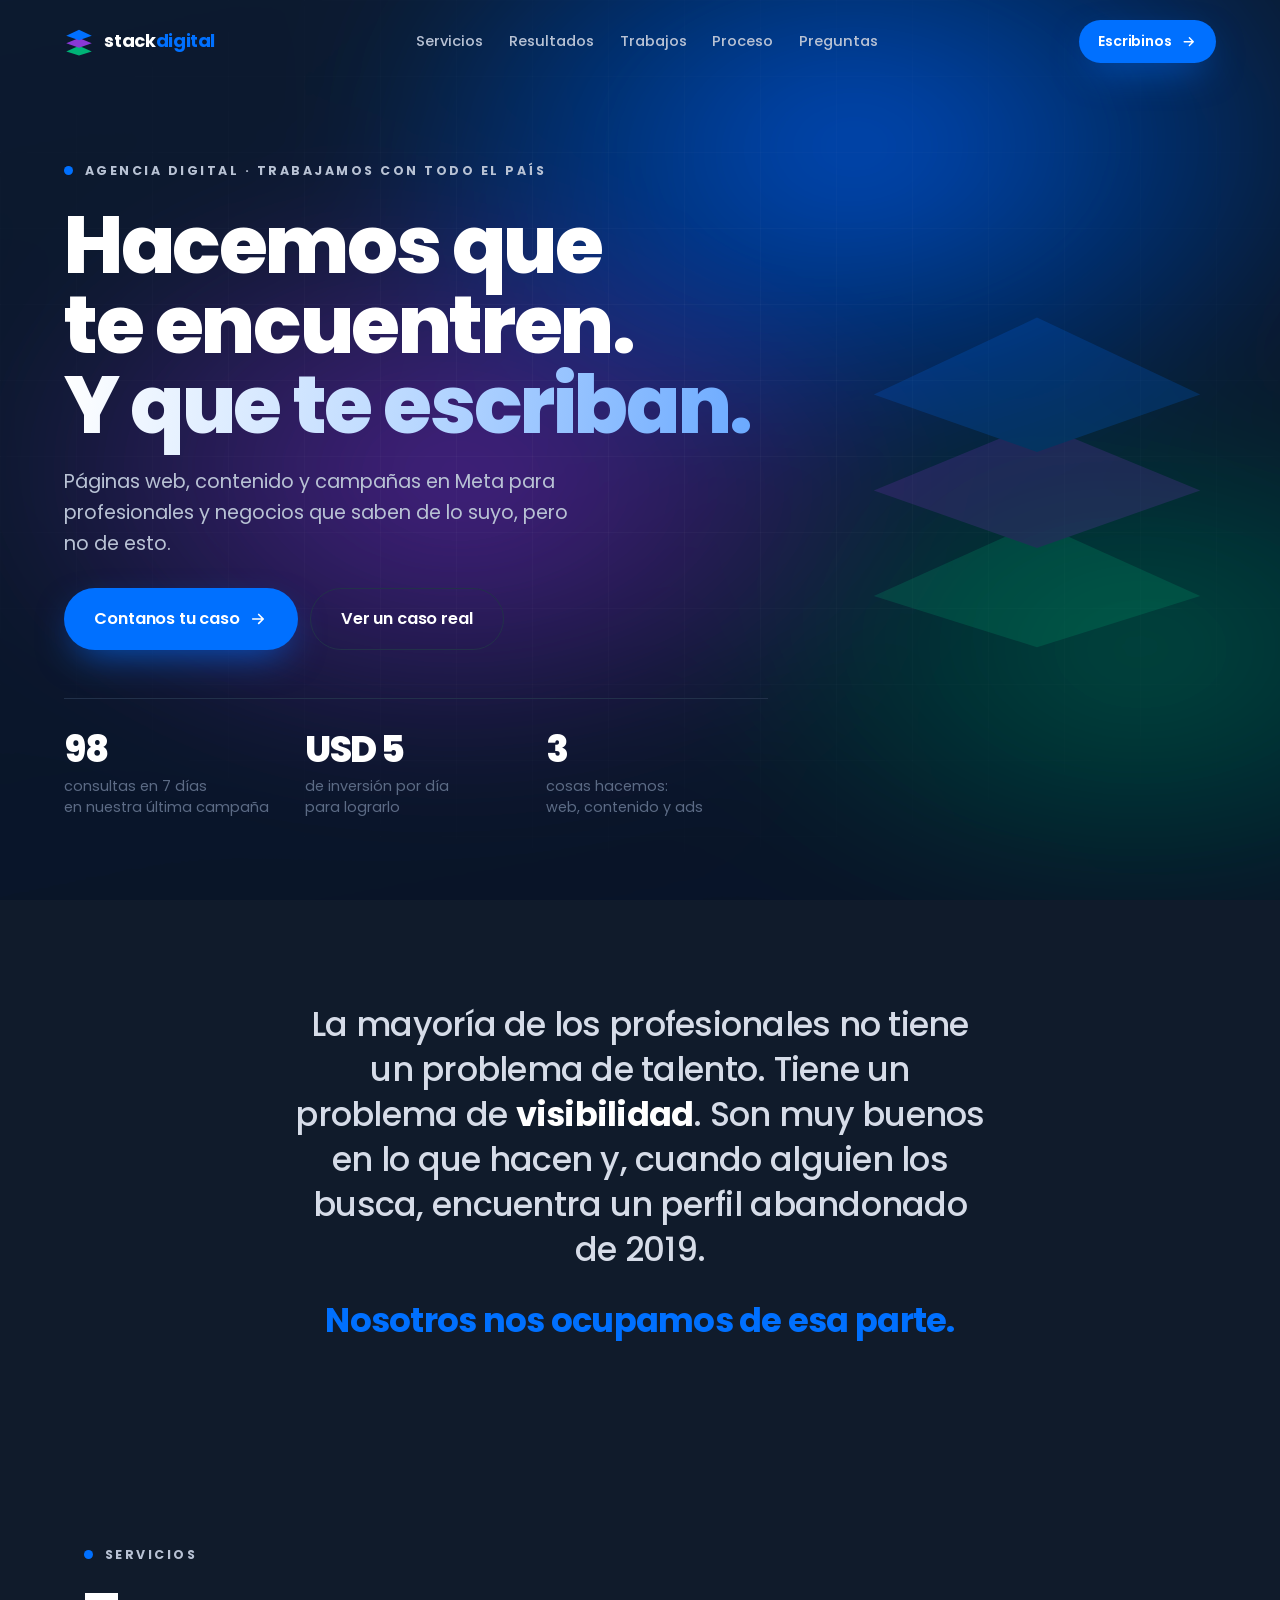
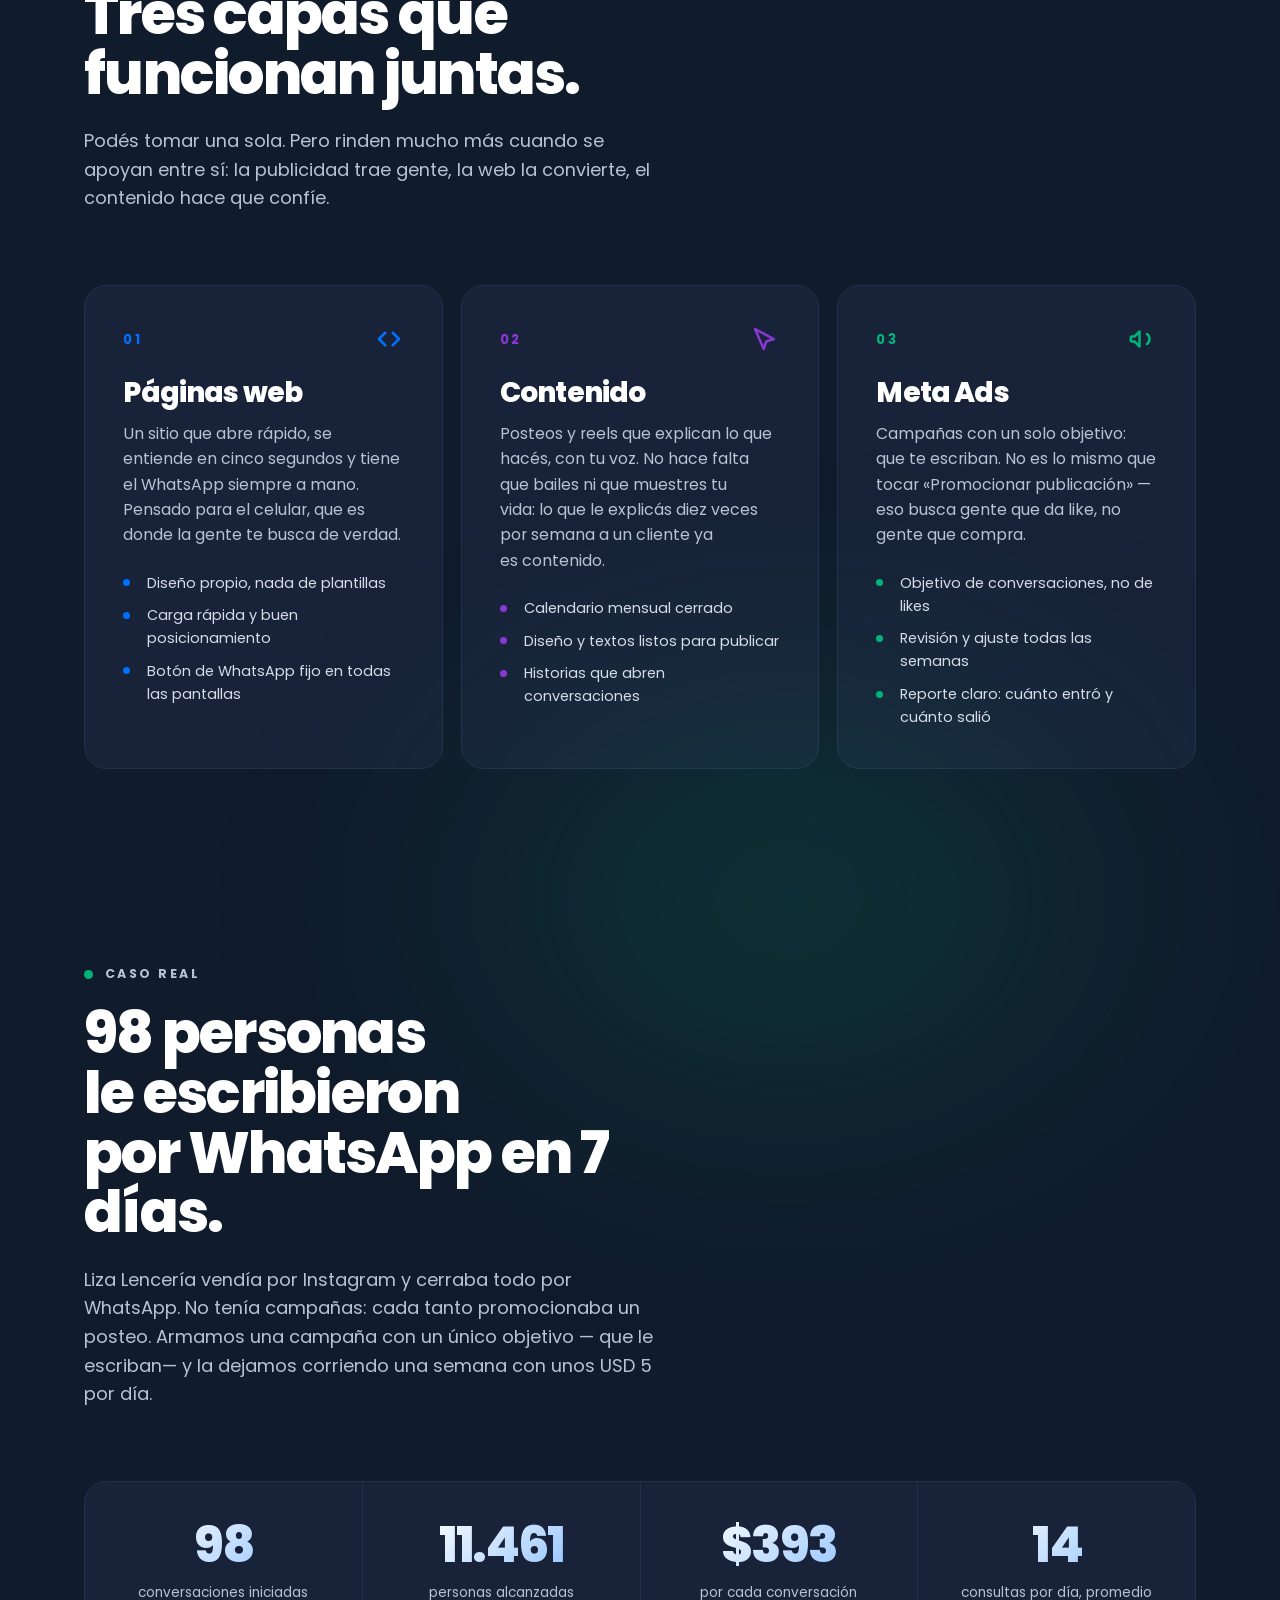
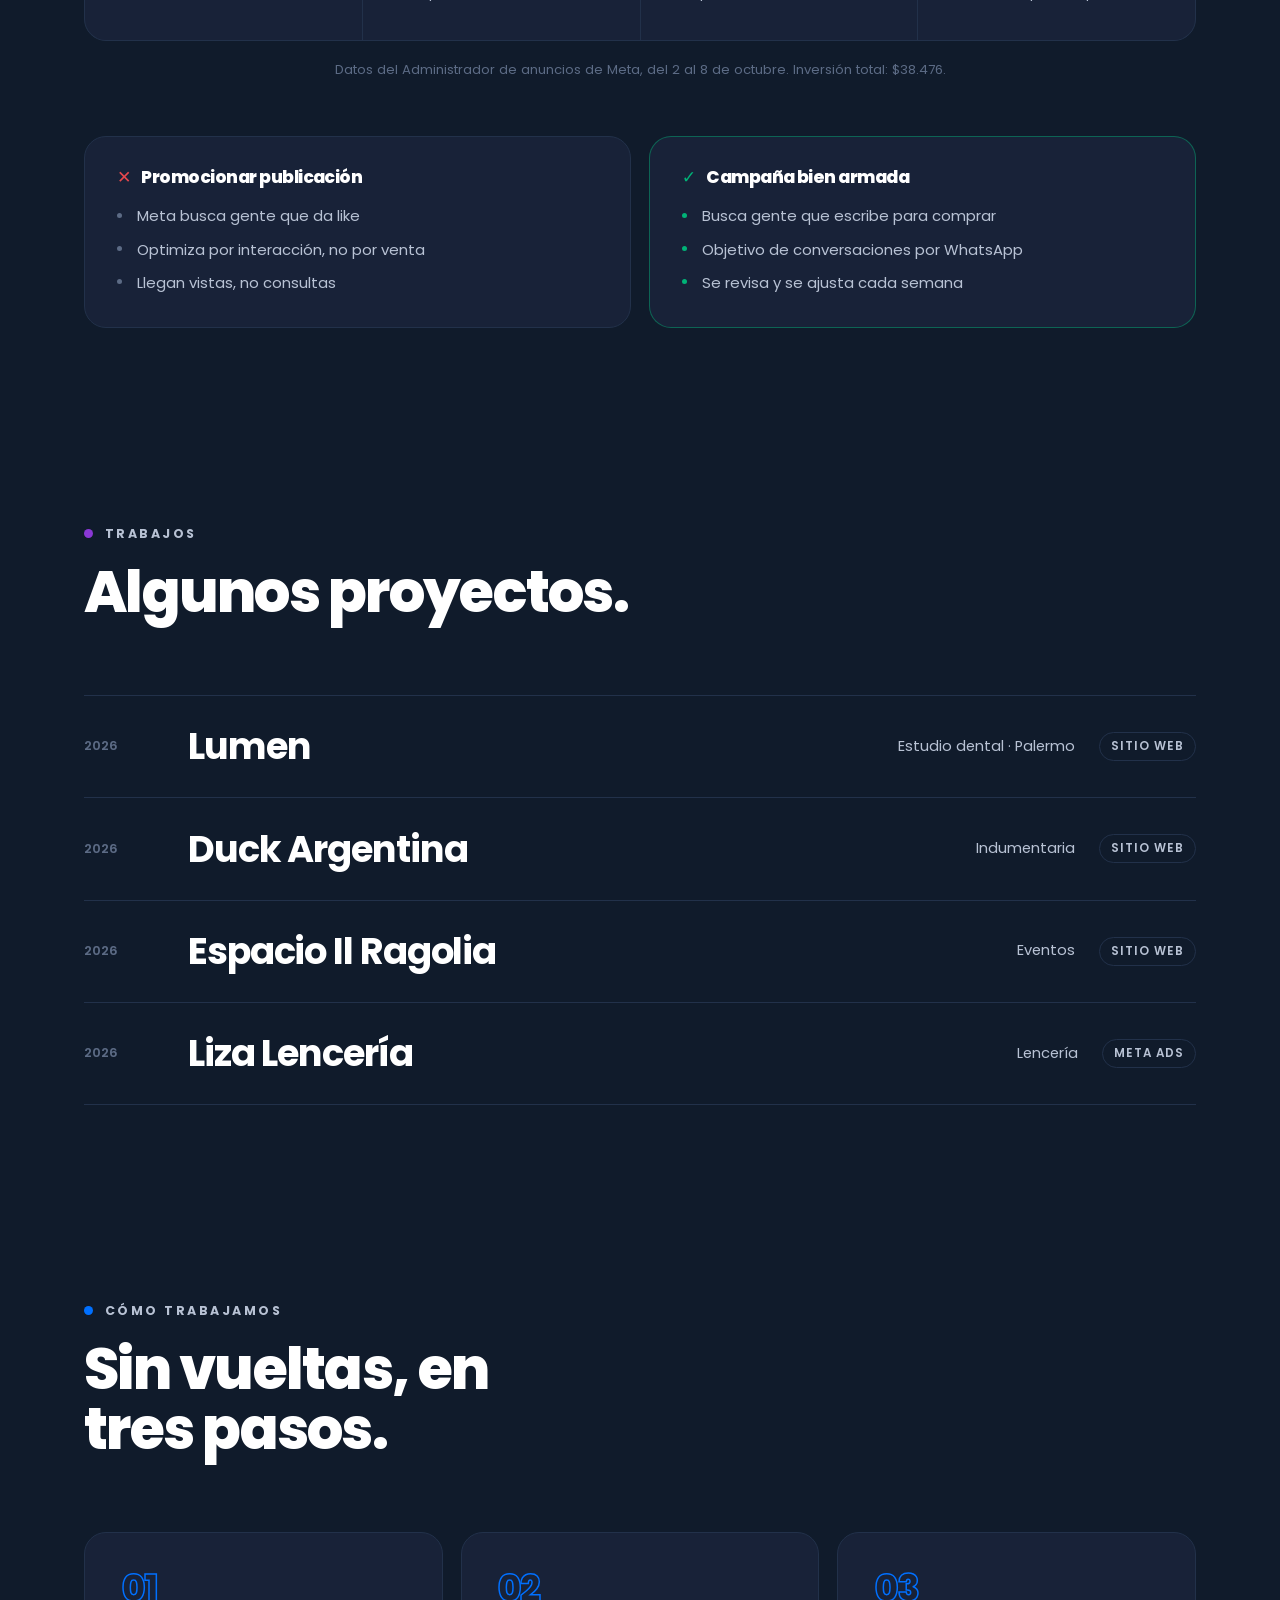
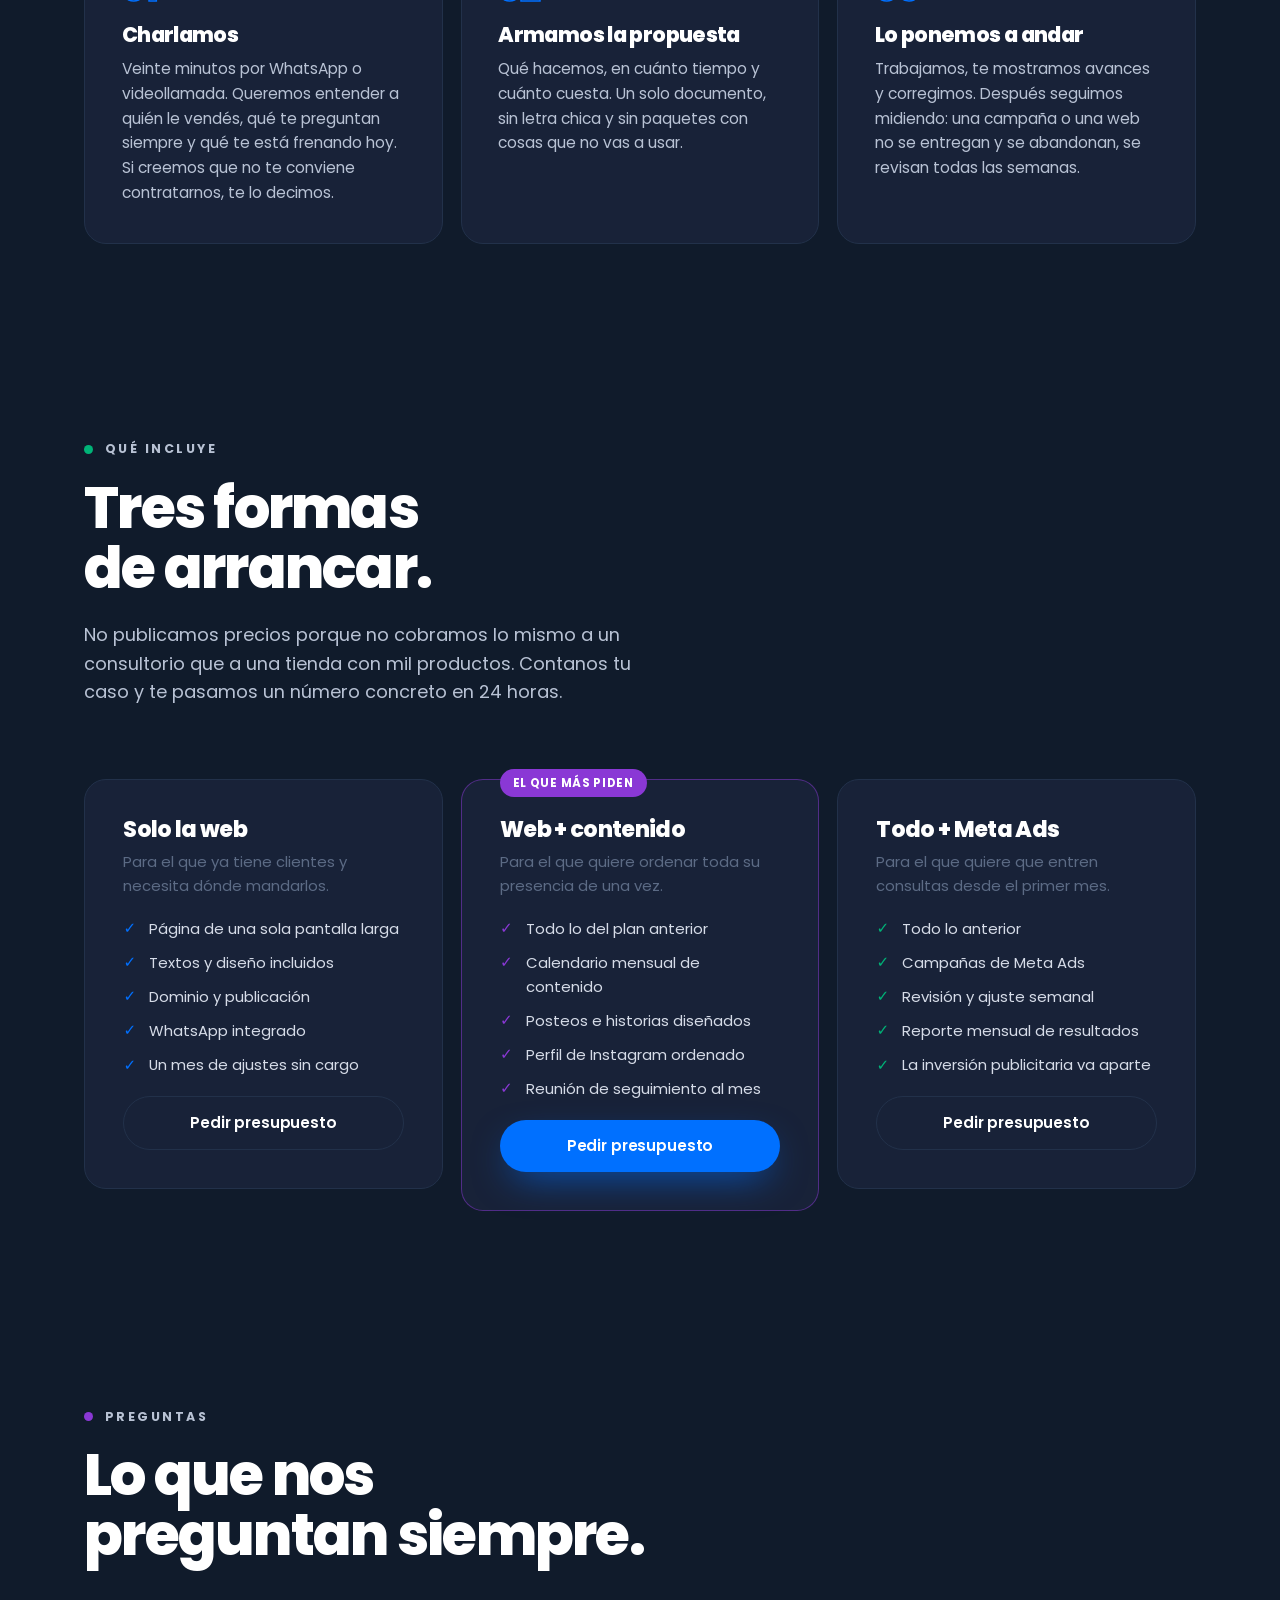
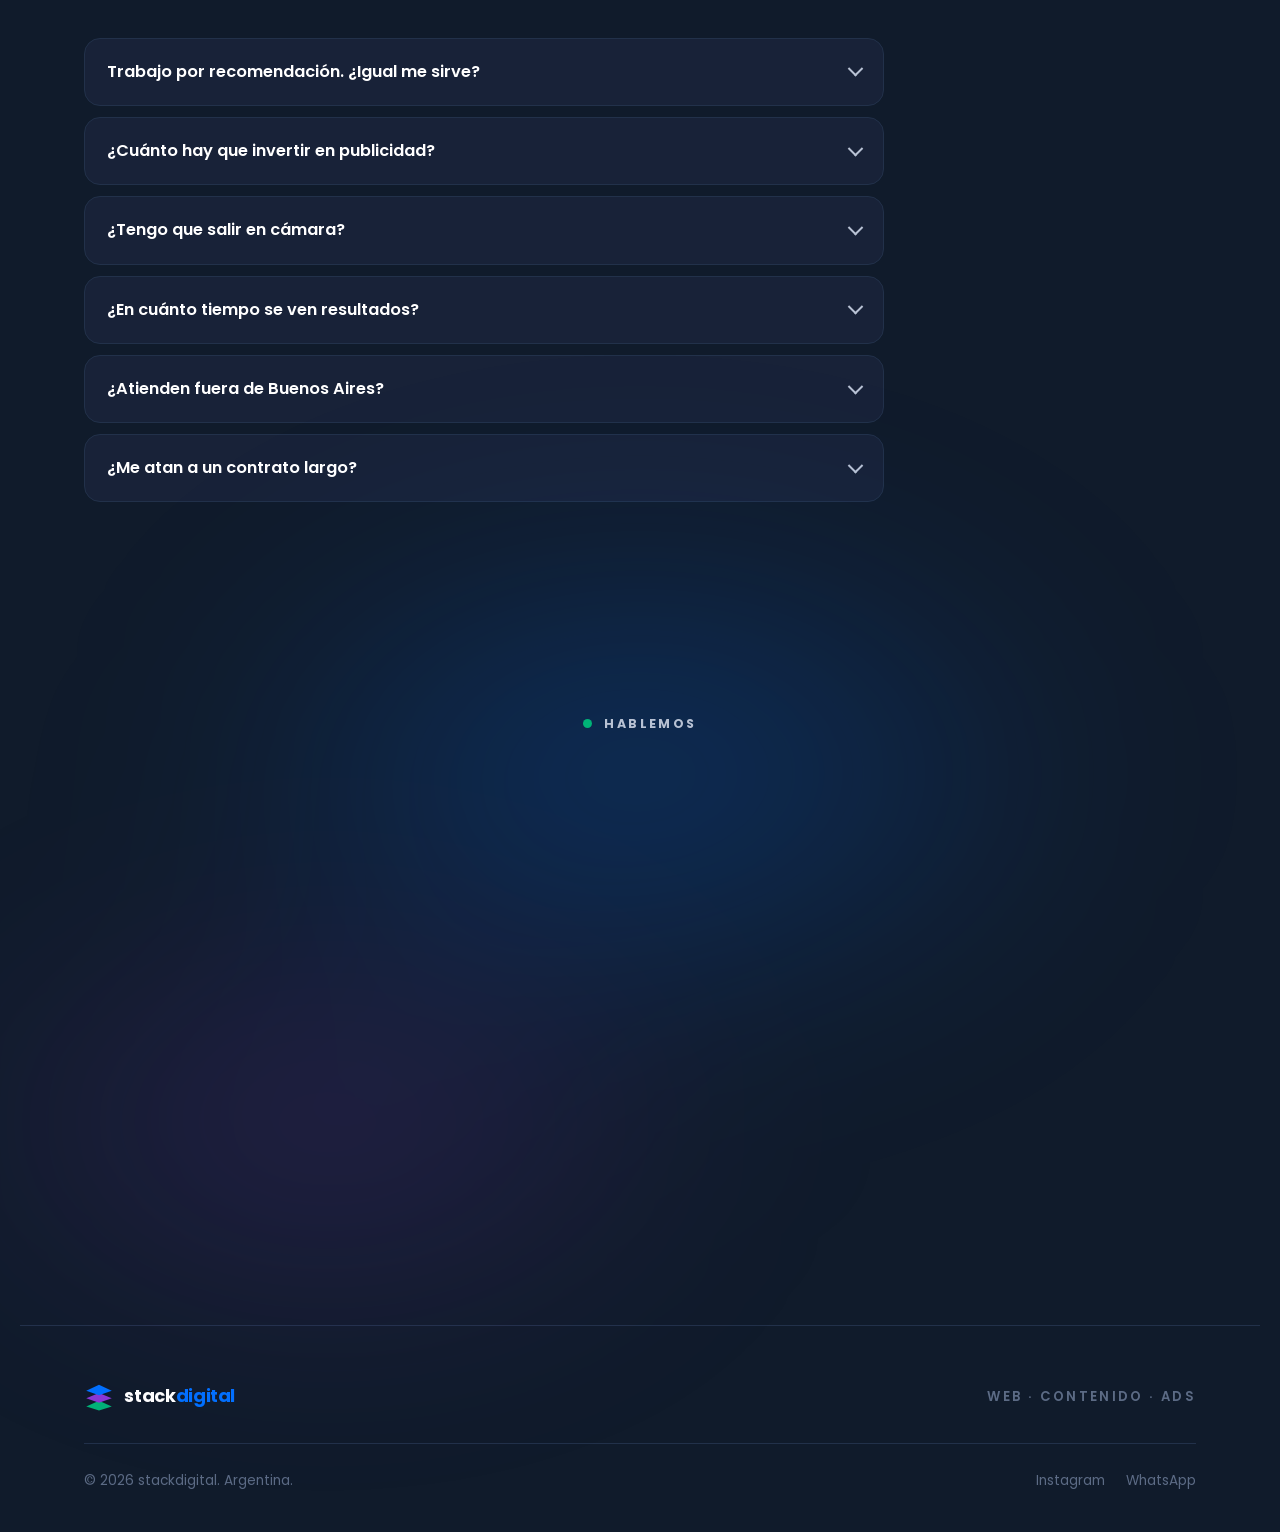
==== web/index.html @ 12883747 "Agrega la web de stackdigital Landing de una página, estática, sin build ni dependencias de runtime." ====
<!doctype html>
<html lang="es-AR" class="no-js">
<head>
<meta charset="utf-8">
<meta name="viewport" content="width=device-width, initial-scale=1">
<title>stackdigital — Webs, contenido y Meta Ads para profesionales</title>
<meta name="description" content="Agencia argentina de marketing digital. Páginas web que venden, contenido con tu voz y campañas de Meta Ads pensadas para que te escriban. Trabajamos con profesionales y negocios de todo el país.">
<meta name="theme-color" content="#101B2B">
<script>document.documentElement.classList.remove("no-js");</script>

<meta property="og:type" content="website">
<meta property="og:locale" content="es_AR">
<meta property="og:title" content="stackdigital — Webs, contenido y Meta Ads para profesionales">
<meta property="og:description" content="Páginas web que venden, contenido con tu voz y campañas que traen consultas reales. 98 consultas en 7 días para nuestra última campaña.">
<meta property="og:image" content="assets/img/isotipo.webp">
<meta name="twitter:card" content="summary_large_image">

<link rel="icon" href="favicon.ico" sizes="any">
<link rel="apple-touch-icon" href="assets/img/icon-180.png">

<link rel="preconnect" href="https://fonts.googleapis.com">
<link rel="preconnect" href="https://fonts.gstatic.com" crossorigin>
<link rel="stylesheet" href="https://fonts.googleapis.com/css2?family=Poppins:ital,wght@0,300;0,400;0,500;0,600;0,700;0,800;1,400&display=swap">

<link rel="stylesheet" href="styles.css?v=20261012">
</head>

<body>
<a class="skip-link" href="#main">Saltar al contenido</a>

<!-- ============================ NAV ============================ -->
<header class="nav" data-nav>
  <a class="nav-brand" href="#top" aria-label="stackdigital, inicio">
    <svg class="mark mark-sm" viewBox="0 0 240 232" aria-hidden="true" focusable="false">
      <polygon points="120,150 222,196 120,228 18,196" fill="#00B377"></polygon>
      <polygon points="120,88 222,130 120,166 18,130" fill="#8A38D5"></polygon>
      <polygon points="120,22 222,70 120,106 18,70" fill="#0070FF"></polygon>
    </svg>
    <span class="nav-word">stack<span>digital</span></span>
  </a>

  <nav class="nav-links" aria-label="Secciones">
    <a href="#servicios">Servicios</a>
    <a href="#resultados">Resultados</a>
    <a href="#trabajos">Trabajos</a>
    <a href="#proceso">Proceso</a>
    <a href="#preguntas">Preguntas</a>
  </nav>

  <a class="btn btn-nav" href="https://wa.me/5491132519490?text=Hola%21%20Vi%20la%20web%20y%20quiero%20que%20veamos%20mi%20caso." target="_blank" rel="noopener">
    Escribinos
    <svg viewBox="0 0 24 24" aria-hidden="true" class="ico"><path d="M5 12h13M13 6l6 6-6 6" fill="none" stroke="currentColor" stroke-width="2.2" stroke-linecap="round" stroke-linejoin="round"/></svg>
  </a>

  <button class="nav-toggle" type="button" data-nav-toggle aria-expanded="false" aria-controls="menu-movil">
    <span></span><span></span>
    <span class="sr-only">Abrir menú</span>
  </button>
</header>

<div class="nav-drawer" id="menu-movil" data-drawer hidden>
  <a href="#servicios">Servicios</a>
  <a href="#resultados">Resultados</a>
  <a href="#trabajos">Trabajos</a>
  <a href="#proceso">Proceso</a>
  <a href="#preguntas">Preguntas</a>
  <a href="#contacto" class="drawer-cta">Escribinos por WhatsApp</a>
</div>

<main id="main">
<span id="top"></span>

<!-- ============================ HERO ============================ -->
<section class="hero">
  <div class="hero-mesh" data-mouse-gradient aria-hidden="true"></div>
  <div class="hero-grid-lines" aria-hidden="true"></div>

  <div class="hero-inner">
    <p class="eyebrow reveal">
      <span class="dot"></span>Agencia digital · Trabajamos con todo el país
    </p>

    <h1 class="hero-title reveal" data-split="words">
      Hacemos que<br>te encuentren.<br>
      <em>Y que te escriban.</em>
    </h1>

    <p class="hero-sub reveal">
      Páginas web, contenido y campañas en Meta para profesionales y negocios
      que saben de lo suyo, pero no de esto.
    </p>

    <div class="hero-cta reveal">
      <a class="btn btn-lg" href="https://wa.me/5491132519490?text=Hola%21%20Vi%20la%20web%20y%20quiero%20que%20veamos%20mi%20caso." target="_blank" rel="noopener">
        Contanos tu caso
        <svg viewBox="0 0 24 24" aria-hidden="true" class="ico"><path d="M5 12h13M13 6l6 6-6 6" fill="none" stroke="currentColor" stroke-width="2.2" stroke-linecap="round" stroke-linejoin="round"/></svg>
      </a>
      <a class="btn btn-ghost btn-lg" href="#resultados">Ver un caso real</a>
    </div>

    <dl class="hero-stats reveal">
      <div><dt>98</dt><dd>consultas en 7 días<br>en nuestra última campaña</dd></div>
      <div><dt>USD 5</dt><dd>de inversión por día<br>para lograrlo</dd></div>
      <div><dt>3</dt><dd>cosas hacemos:<br>web, contenido y ads</dd></div>
    </dl>
  </div>

  <svg class="mark mark-hero" data-mark viewBox="0 0 240 232" aria-hidden="true" focusable="false">
    <polygon class="layer layer-3" points="120,150 222,196 120,228 18,196" fill="#00B377"></polygon>
    <polygon class="layer layer-2" points="120,88 222,130 120,166 18,130" fill="#8A38D5"></polygon>
    <polygon class="layer layer-1" points="120,22 222,70 120,106 18,70" fill="#0070FF"></polygon>
  </svg>
</section>

<!-- ============================ MANIFIESTO ============================ -->
<section class="manifiesto">
  <p class="reveal" data-split="words">
    La mayoría de los profesionales no tiene un problema de talento.
    Tiene un problema de <em>visibilidad</em>. Son muy buenos en lo que hacen
    y, cuando alguien los busca, encuentra un perfil abandonado de 2019.
  </p>
  <p class="manifiesto-cierre reveal">Nosotros nos ocupamos de esa parte.</p>
</section>

<!-- ============================ SERVICIOS ============================ -->
<section class="seccion" id="servicios">
  <header class="seccion-head">
    <p class="eyebrow reveal"><span class="dot dot-blue"></span>Servicios</p>
    <h2 class="reveal">Tres capas que<br>funcionan juntas.</h2>
    <p class="seccion-sub reveal">
      Podés tomar una sola. Pero rinden mucho más cuando se apoyan entre sí:
      la publicidad trae gente, la web la convierte, el contenido hace que confíe.
    </p>
  </header>

  <div class="servicios">
    <article class="servicio reveal" data-tilt style="--c:#0070FF">
      <div class="servicio-top">
        <span class="servicio-num">01</span>
        <svg class="servicio-ico" viewBox="0 0 24 24" aria-hidden="true"><path d="M9 7l-5 5 5 5M15 7l5 5-5 5" fill="none" stroke="currentColor" stroke-width="2" stroke-linecap="round" stroke-linejoin="round"/></svg>
      </div>
      <h3>Páginas web</h3>
      <p>
        Un sitio que abre rápido, se entiende en cinco segundos y tiene el
        WhatsApp siempre a mano. Pensado para el celular, que es donde la
        gente te busca de verdad.
      </p>
      <ul class="servicio-list">
        <li>Diseño propio, nada de plantillas</li>
        <li>Carga rápida y buen posicionamiento</li>
        <li>Botón de WhatsApp fijo en todas las pantallas</li>
      </ul>
    </article>

    <article class="servicio reveal" data-tilt style="--c:#8A38D5">
      <div class="servicio-top">
        <span class="servicio-num">02</span>
        <svg class="servicio-ico" viewBox="0 0 24 24" aria-hidden="true"><path d="M4 4l7 16 2-6 6-2z" fill="none" stroke="currentColor" stroke-width="2" stroke-linecap="round" stroke-linejoin="round"/></svg>
      </div>
      <h3>Contenido</h3>
      <p>
        Posteos y reels que explican lo que hacés, con tu voz. No hace falta
        que bailes ni que muestres tu vida: lo que le explicás diez veces por
        semana a un cliente ya es contenido.
      </p>
      <ul class="servicio-list">
        <li>Calendario mensual cerrado</li>
        <li>Diseño y textos listos para publicar</li>
        <li>Historias que abren conversaciones</li>
      </ul>
    </article>

    <article class="servicio reveal" data-tilt style="--c:#00B377">
      <div class="servicio-top">
        <span class="servicio-num">03</span>
        <svg class="servicio-ico" viewBox="0 0 24 24" aria-hidden="true"><path d="M3 11v2a1 1 0 001 1h2l4 4V6L6 10H4a1 1 0 00-1 1zM16 8a5 5 0 010 8" fill="none" stroke="currentColor" stroke-width="2" stroke-linecap="round" stroke-linejoin="round"/></svg>
      </div>
      <h3>Meta Ads</h3>
      <p>
        Campañas con un solo objetivo: que te escriban. No es lo mismo que
        tocar «Promocionar publicación» —  eso busca gente que da like, no
        gente que compra.
      </p>
      <ul class="servicio-list">
        <li>Objetivo de conversaciones, no de likes</li>
        <li>Revisión y ajuste todas las semanas</li>
        <li>Reporte claro: cuánto entró y cuánto salió</li>
      </ul>
    </article>
  </div>
</section>

<!-- ============================ CASO / RESULTADOS ============================ -->
<section class="seccion caso" id="resultados">
  <div class="caso-halo" aria-hidden="true"></div>

  <header class="seccion-head">
    <p class="eyebrow reveal"><span class="dot dot-green"></span>Caso real</p>
    <h2 class="reveal">98 personas le escribieron<br>por WhatsApp en 7 días.</h2>
    <p class="seccion-sub reveal">
      Liza Lencería vendía por Instagram y cerraba todo por WhatsApp. No tenía
      campañas: cada tanto promocionaba un posteo. Armamos una campaña con un
      único objetivo —  que le escriban—  y la dejamos corriendo una semana
      con unos USD 5 por día.
    </p>
  </header>

  <div class="metricas" data-counters>
    <div class="metrica reveal">
      <span class="metrica-num" data-count="98">98</span>
      <span class="metrica-label">conversaciones iniciadas</span>
    </div>
    <div class="metrica reveal">
      <span class="metrica-num" data-count="11461">11.461</span>
      <span class="metrica-label">personas alcanzadas</span>
    </div>
    <div class="metrica reveal">
      <span class="metrica-num" data-count="393" data-prefix="$">$393</span>
      <span class="metrica-label">por cada conversación</span>
    </div>
    <div class="metrica reveal">
      <span class="metrica-num" data-count="14">14</span>
      <span class="metrica-label">consultas por día, promedio</span>
    </div>
  </div>

  <p class="caso-fuente reveal">
    Datos del Administrador de anuncios de Meta, del 2 al 8 de octubre.
    Inversión total: $38.476.
  </p>

  <div class="caso-compare reveal">
    <div class="compare-col">
      <h3><span class="x">✕</span> Promocionar publicación</h3>
      <ul>
        <li>Meta busca gente que da like</li>
        <li>Optimiza por interacción, no por venta</li>
        <li>Llegan vistas, no consultas</li>
      </ul>
    </div>
    <div class="compare-col is-good">
      <h3><span class="v">✓</span> Campaña bien armada</h3>
      <ul>
        <li>Busca gente que escribe para comprar</li>
        <li>Objetivo de conversaciones por WhatsApp</li>
        <li>Se revisa y se ajusta cada semana</li>
      </ul>
    </div>
  </div>
</section>

<!-- ============================ TRABAJOS ============================ -->
<section class="seccion" id="trabajos">
  <header class="seccion-head">
    <p class="eyebrow reveal"><span class="dot dot-violet"></span>Trabajos</p>
    <h2 class="reveal">Algunos proyectos.</h2>
  </header>

  <ul class="proyectos" data-proyectos>
    <li class="proyecto reveal" data-img="assets/img/caso-lumen.webp">
      <span class="proyecto-anio">2026</span>
      <span class="proyecto-nombre">Lumen</span>
      <span class="proyecto-rubro">Estudio dental · Palermo</span>
      <span class="proyecto-tipo">Sitio web</span>
    </li>
    <li class="proyecto reveal">
      <span class="proyecto-anio">2026</span>
      <span class="proyecto-nombre">Duck Argentina</span>
      <span class="proyecto-rubro">Indumentaria</span>
      <span class="proyecto-tipo">Sitio web</span>
    </li>
    <li class="proyecto reveal">
      <span class="proyecto-anio">2026</span>
      <span class="proyecto-nombre">Espacio Il Ragolia</span>
      <span class="proyecto-rubro">Eventos</span>
      <span class="proyecto-tipo">Sitio web</span>
    </li>
    <li class="proyecto reveal">
      <span class="proyecto-anio">2026</span>
      <span class="proyecto-nombre">Liza Lencería</span>
      <span class="proyecto-rubro">Lencería</span>
      <span class="proyecto-tipo">Meta Ads</span>
    </li>
  </ul>

  <figure class="proyecto-peek" data-peek aria-hidden="true">
    <img src="assets/img/caso-lumen.webp" alt="" loading="lazy" decoding="async">
  </figure>
</section>

<!-- ============================ PROCESO ============================ -->
<section class="seccion proceso" id="proceso">
  <header class="seccion-head">
    <p class="eyebrow reveal"><span class="dot dot-blue"></span>Cómo trabajamos</p>
    <h2 class="reveal">Sin vueltas, en<br>tres pasos.</h2>
  </header>

  <ol class="pasos">
    <li class="paso reveal">
      <span class="paso-num">01</span>
      <h3>Charlamos</h3>
      <p>
        Veinte minutos por WhatsApp o videollamada. Queremos entender a quién
        le vendés, qué te preguntan siempre y qué te está frenando hoy.
        Si creemos que no te conviene contratarnos, te lo decimos.
      </p>
    </li>
    <li class="paso reveal">
      <span class="paso-num">02</span>
      <h3>Armamos la propuesta</h3>
      <p>
        Qué hacemos, en cuánto tiempo y cuánto cuesta. Un solo documento,
        sin letra chica y sin paquetes con cosas que no vas a usar.
      </p>
    </li>
    <li class="paso reveal">
      <span class="paso-num">03</span>
      <h3>Lo ponemos a andar</h3>
      <p>
        Trabajamos, te mostramos avances y corregimos. Después seguimos
        midiendo: una campaña o una web no se entregan y se abandonan,
        se revisan todas las semanas.
      </p>
    </li>
  </ol>
</section>

<!-- ============================ PLANES ============================ -->
<section class="seccion" id="planes">
  <header class="seccion-head">
    <p class="eyebrow reveal"><span class="dot dot-green"></span>Qué incluye</p>
    <h2 class="reveal">Tres formas<br>de arrancar.</h2>
    <p class="seccion-sub reveal">
      No publicamos precios porque no cobramos lo mismo a un consultorio que
      a una tienda con mil productos. Contanos tu caso y te pasamos un número
      concreto en 24 horas.
    </p>
  </header>

  <div class="planes">
    <article class="plan reveal" style="--c:#0070FF">
      <h3>Solo la web</h3>
      <p class="plan-para">Para el que ya tiene clientes y necesita dónde mandarlos.</p>
      <ul>
        <li>Página de una sola pantalla larga</li>
        <li>Textos y diseño incluidos</li>
        <li>Dominio y publicación</li>
        <li>WhatsApp integrado</li>
        <li>Un mes de ajustes sin cargo</li>
      </ul>
      <a class="btn btn-ghost" href="https://wa.me/5491132519490?text=Hola%21%20Vi%20la%20web%20y%20quiero%20que%20veamos%20mi%20caso." target="_blank" rel="noopener">Pedir presupuesto</a>
    </article>

    <article class="plan plan-destacado reveal" style="--c:#8A38D5">
      <span class="plan-badge">El que más piden</span>
      <h3>Web + contenido</h3>
      <p class="plan-para">Para el que quiere ordenar toda su presencia de una vez.</p>
      <ul>
        <li>Todo lo del plan anterior</li>
        <li>Calendario mensual de contenido</li>
        <li>Posteos e historias diseñados</li>
        <li>Perfil de Instagram ordenado</li>
        <li>Reunión de seguimiento al mes</li>
      </ul>
      <a class="btn" href="https://wa.me/5491132519490?text=Hola%21%20Vi%20la%20web%20y%20quiero%20que%20veamos%20mi%20caso." target="_blank" rel="noopener">Pedir presupuesto</a>
    </article>

    <article class="plan reveal" style="--c:#00B377">
      <h3>Todo + Meta Ads</h3>
      <p class="plan-para">Para el que quiere que entren consultas desde el primer mes.</p>
      <ul>
        <li>Todo lo anterior</li>
        <li>Campañas de Meta Ads</li>
        <li>Revisión y ajuste semanal</li>
        <li>Reporte mensual de resultados</li>
        <li>La inversión publicitaria va aparte</li>
      </ul>
      <a class="btn btn-ghost" href="https://wa.me/5491132519490?text=Hola%21%20Vi%20la%20web%20y%20quiero%20que%20veamos%20mi%20caso." target="_blank" rel="noopener">Pedir presupuesto</a>
    </article>
  </div>
</section>

<!-- ============================ PREGUNTAS ============================ -->
<section class="seccion" id="preguntas">
  <header class="seccion-head">
    <p class="eyebrow reveal"><span class="dot dot-violet"></span>Preguntas</p>
    <h2 class="reveal">Lo que nos<br>preguntan siempre.</h2>
  </header>

  <div class="faqs" data-faqs>
    <details class="faq reveal">
      <summary>Trabajo por recomendación. ¿Igual me sirve?</summary>
      <div class="faq-body">
        <p>
          La recomendación sigue siendo el mejor canal que existe. Pero hay un
          paso que casi nadie ve: antes de llamarte, esa persona te busca. Si
          encuentra un perfil abandonado o ninguna web, duda. Y cuando duda,
          pregunta por otro. No se trata de reemplazar la recomendación, sino
          de que no se caiga en el último metro.
        </p>
      </div>
    </details>

    <details class="faq reveal">
      <summary>¿Cuánto hay que invertir en publicidad?</summary>
      <div class="faq-body">
        <p>
          Menos de lo que la mayoría cree. La campaña de Liza corrió con unos
          USD 5 por día y trajo 98 consultas en una semana. Lo importante no es
          el monto sino que la campaña esté bien configurada y que alguien la
          revise. Esa inversión la pagás vos directo a Meta: nosotros cobramos
          el trabajo de armarla y mantenerla.
        </p>
      </div>
    </details>

    <details class="faq reveal">
      <summary>¿Tengo que salir en cámara?</summary>
      <div class="faq-body">
        <p>
          No. Hay clientes que nunca aparecen y les va bien igual. Mostrar la
          cara ayuda a generar confianza, sobre todo si sos profesional, pero
          hay muchas otras formas: tu trabajo terminado, las preguntas que te
          hacen, los errores que ves todas las semanas.
        </p>
      </div>
    </details>

    <details class="faq reveal">
      <summary>¿En cuánto tiempo se ven resultados?</summary>
      <div class="faq-body">
        <p>
          Una web la tenés publicada en dos o tres semanas. Una campaña empieza
          a traer consultas en los primeros días, aunque el primer mes siempre
          es de aprendizaje: Meta necesita datos para entender a quién mostrarle
          el anuncio. El contenido es el más lento de los tres y el que más
          sostiene en el tiempo.
        </p>
      </div>
    </details>

    <details class="faq reveal">
      <summary>¿Atienden fuera de Buenos Aires?</summary>
      <div class="faq-body">
        <p>
          Sí, trabajamos con todo el país de forma remota. Las reuniones son por
          videollamada y el día a día por WhatsApp. Si estás en Buenos Aires y
          preferís vernos en persona, también se puede.
        </p>
      </div>
    </details>

    <details class="faq reveal">
      <summary>¿Me atan a un contrato largo?</summary>
      <div class="faq-body">
        <p>
          No. El contenido y las campañas se trabajan mes a mes y podés frenar
          cuando quieras avisando con quince días. Si el trabajo no sirve, no
          queremos retenerte con una cláusula.
        </p>
      </div>
    </details>
  </div>
</section>

<!-- ============================ CONTACTO ============================ -->
<section class="contacto" id="contacto">
  <div class="contacto-halo" aria-hidden="true"></div>

  <p class="eyebrow reveal"><span class="dot dot-green"></span>Hablemos</p>

  <h2 class="contacto-title reveal">
    Contanos qué hacés<br>y te decimos qué<br>haríamos nosotros.
  </h2>

  <p class="contacto-sub reveal">
    Sin compromiso y sin vueltas. Si creemos que no te conviene contratarnos,
    te lo vamos a decir.
  </p>

  <a class="wa-link reveal" href="https://wa.me/5491132519490?text=Hola%21%20Vi%20la%20web%20y%20quiero%20que%20veamos%20mi%20caso." target="_blank" rel="noopener">
    <svg viewBox="0 0 24 24" aria-hidden="true" class="wa-ico"><path fill="currentColor" d="M12.04 2c-5.46 0-9.9 4.44-9.9 9.9 0 1.75.46 3.45 1.32 4.95L2 22l5.3-1.39a9.86 9.86 0 004.74 1.21h.01c5.45 0 9.89-4.44 9.89-9.9 0-2.64-1.03-5.12-2.9-6.99A9.82 9.82 0 0012.04 2zm0 18.03h-.01a8.2 8.2 0 01-4.18-1.15l-.3-.18-3.1.81.83-3.03-.2-.31a8.2 8.2 0 01-1.26-4.37c0-4.54 3.7-8.23 8.23-8.23 2.2 0 4.26.86 5.82 2.41a8.18 8.18 0 012.41 5.83c0 4.54-3.7 8.22-8.24 8.22zm4.52-6.16c-.25-.12-1.47-.72-1.69-.81-.23-.08-.39-.12-.56.13-.16.24-.64.8-.78.97-.15.16-.29.18-.54.06-.25-.13-1.05-.39-1.99-1.23-.74-.66-1.23-1.47-1.38-1.72-.14-.25-.01-.38.11-.5.11-.11.25-.29.37-.43.13-.15.17-.25.25-.41.09-.17.04-.31-.02-.43-.06-.13-.56-1.35-.77-1.84-.2-.49-.4-.42-.56-.43h-.47c-.17 0-.43.06-.66.31-.22.25-.86.85-.86 2.07 0 1.21.89 2.39 1.01 2.55.12.17 1.74 2.66 4.22 3.73.59.25 1.05.4 1.41.52.59.19 1.13.16 1.56.1.47-.07 1.47-.6 1.67-1.18.21-.58.21-1.07.15-1.18-.06-.1-.23-.16-.48-.28z"/></svg>
    <span class="wa-num">11 3251-9490</span>
  </a>

  <p class="contacto-alt reveal">
    O escribinos por Instagram:
    <a href="https://www.instagram.com/stackdigital.arg/" target="_blank" rel="noopener">@stackdigital.arg</a>
  </p>
</section>
</main>

<!-- ============================ FOOTER ============================ -->
<footer class="pie">
  <div class="pie-top">
    <a class="nav-brand" href="#top" aria-label="stackdigital, volver arriba">
      <svg class="mark mark-sm" viewBox="0 0 240 232" aria-hidden="true" focusable="false">
        <polygon points="120,150 222,196 120,228 18,196" fill="#00B377"></polygon>
        <polygon points="120,88 222,130 120,166 18,130" fill="#8A38D5"></polygon>
        <polygon points="120,22 222,70 120,106 18,70" fill="#0070FF"></polygon>
      </svg>
      <span class="nav-word">stack<span>digital</span></span>
    </a>
    <p class="pie-claim">Web · Contenido · Ads</p>
  </div>

  <div class="pie-bottom">
    <p>© <span data-year>2026</span> stackdigital. Argentina.</p>
    <nav class="pie-links" aria-label="Enlaces del pie">
      <a href="https://www.instagram.com/stackdigital.arg/" target="_blank" rel="noopener">Instagram</a>
      <a href="https://wa.me/5491132519490?text=Hola%21%20Vi%20la%20web%20y%20quiero%20que%20veamos%20mi%20caso." target="_blank" rel="noopener">WhatsApp</a>
    </nav>
  </div>
</footer>

<a class="wa-float" href="https://wa.me/5491132519490?text=Hola%21%20Vi%20la%20web%20y%20quiero%20que%20veamos%20mi%20caso." target="_blank" rel="noopener" aria-label="Escribinos por WhatsApp">
  <svg viewBox="0 0 24 24" aria-hidden="true"><path fill="currentColor" d="M12.04 2c-5.46 0-9.9 4.44-9.9 9.9 0 1.75.46 3.45 1.32 4.95L2 22l5.3-1.39a9.86 9.86 0 004.74 1.21h.01c5.45 0 9.89-4.44 9.89-9.9 0-2.64-1.03-5.12-2.9-6.99A9.82 9.82 0 0012.04 2zm0 18.03h-.01a8.2 8.2 0 01-4.18-1.15l-.3-.18-3.1.81.83-3.03-.2-.31a8.2 8.2 0 01-1.26-4.37c0-4.54 3.7-8.23 8.23-8.23 2.2 0 4.26.86 5.82 2.41a8.18 8.18 0 012.41 5.83c0 4.54-3.7 8.22-8.24 8.22zm4.52-6.16c-.25-.12-1.47-.72-1.69-.81-.23-.08-.39-.12-.56.13-.16.24-.64.8-.78.97-.15.16-.29.18-.54.06-.25-.13-1.05-.39-1.99-1.23-.74-.66-1.23-1.47-1.38-1.72-.14-.25-.01-.38.11-.5.11-.11.25-.29.37-.43.13-.15.17-.25.25-.41.09-.17.04-.31-.02-.43-.06-.13-.56-1.35-.77-1.84-.2-.49-.4-.42-.56-.43h-.47c-.17 0-.43.06-.66.31-.22.25-.86.85-.86 2.07 0 1.21.89 2.39 1.01 2.55.12.17 1.74 2.66 4.22 3.73.59.25 1.05.4 1.41.52.59.19 1.13.16 1.56.1.47-.07 1.47-.6 1.67-1.18.21-.58.21-1.07.15-1.18-.06-.1-.23-.16-.48-.28z"/></svg>
</a>

<script defer src="lib/gsap.min.js"></script>
<script defer src="lib/ScrollTrigger.min.js"></script>
<script defer src="lib/manifest.js?v=20261012"></script>
<script defer src="main.js?v=20261012"></script>
</body>
</html>
---- web/styles.css ----
/* =============================================================
   stackdigital — hoja de estilos
   1 Tokens · 2 Reset · 3 Utilidades · 4 Tipografía · 5 Componentes
   6 Secciones · 7 Efectos · 8 Responsive · 9 Reduced motion
   ============================================================= */

/* =============================================================
   1. TOKENS
   ============================================================= */
:root {
  --bg:        #101B2B;
  --bg-2:      #0A1220;
  --card:      #182238;
  --line:      #22314A;
  --ink:       #FFFFFF;
  --mute:      #B8C2D4;
  --mute-2:    #D6DCE8;
  --dim:       #5C6B85;

  --blue:      #0070FF;
  --violet:    #8A38D5;
  --green:     #00B377;
  --red:       #E5484D;

  --sans: "Poppins", system-ui, -apple-system, "Segoe UI", sans-serif;

  --ease-out:    cubic-bezier(0.16, 1, 0.3, 1);
  --ease-soft:   cubic-bezier(0.25, 0.46, 0.45, 0.94);
  --ease-bounce: cubic-bezier(0.34, 1.56, 0.64, 1);

  --gutter: clamp(1.25rem, 5vw, 5.5rem);
  --maxw: 1240px;
  --nav-h: 76px;
  --radius: 22px;
}

/* =============================================================
   2. RESET & BASE
   ============================================================= */
*, *::before, *::after { box-sizing: border-box; margin: 0; }

html {
  -webkit-text-size-adjust: 100%;
  overflow-x: clip;
  scroll-behavior: smooth;
  scroll-padding-top: calc(var(--nav-h) + 16px);
}

body {
  font-family: var(--sans);
  font-size: 16px;
  font-weight: 400;
  line-height: 1.6;
  color: var(--mute-2);
  background: var(--bg);
  overflow-x: clip;
  overscroll-behavior-y: none;
  -webkit-font-smoothing: antialiased;
  text-rendering: optimizeLegibility;
}

img, svg, video { display: block; max-width: 100%; }
img { height: auto; }
button { font: inherit; color: inherit; cursor: pointer; border: 0; background: none; }
a { color: inherit; text-decoration: none; }
ul, ol { list-style: none; padding: 0; }
p { text-wrap: pretty; }
h1, h2, h3 { text-wrap: balance; line-height: 1.04; letter-spacing: -0.03em; font-weight: 800; }

::selection { background: var(--blue); color: #fff; }

:focus-visible {
  outline: 2px solid var(--blue);
  outline-offset: 3px;
  border-radius: 6px;
}

/* =============================================================
   3. UTILIDADES
   ============================================================= */
.sr-only {
  position: absolute; width: 1px; height: 1px; padding: 0;
  overflow: hidden; clip: rect(0 0 0 0); white-space: nowrap; border: 0;
}

.skip-link {
  position: fixed; top: -100px; left: 1rem; z-index: 9999;
  padding: .7rem 1.1rem; border-radius: 10px;
  background: var(--ink); color: var(--bg); font-weight: 600;
}
.skip-link:focus { top: 1rem; }

.eyebrow {
  display: inline-flex; align-items: flex-start; gap: .75rem;
  font-size: .78rem; font-weight: 700; letter-spacing: .2em;
  text-transform: uppercase; color: var(--mute);
}
.eyebrow .dot {
  width: 9px; height: 9px; border-radius: 50%; margin-top: .42em;
  background: var(--blue); flex: 0 0 auto;
}
.dot-blue   { background: var(--blue) !important; }
.dot-violet { background: var(--violet) !important; }
.dot-green  { background: var(--green) !important; }

.ico { width: 1.1em; height: 1.1em; flex: 0 0 auto; }

/* =============================================================
   4. TIPOGRAFÍA DE MARCA
   ============================================================= */
.mark { width: 100%; height: auto; overflow: visible; }
.mark-sm { width: 30px; }

.nav-word {
  font-weight: 700; font-size: 1.12rem; letter-spacing: -.02em; color: var(--ink);
}
.nav-word span { color: var(--blue); }

/* =============================================================
   5. COMPONENTES
   ============================================================= */
.btn {
  display: inline-flex; align-items: center; justify-content: center; gap: .6rem;
  padding: .85rem 1.5rem; border-radius: 999px;
  background: var(--blue); color: #fff;
  font-weight: 600; font-size: .95rem; letter-spacing: -.01em;
  box-shadow: 0 14px 38px -12px rgba(0, 112, 255, .75);
  transition: transform .35s var(--ease-out), box-shadow .35s var(--ease-out),
              background-color .3s var(--ease-out);
}
.btn:hover {
  transform: translateY(-2px);
  box-shadow: 0 20px 48px -12px rgba(0, 112, 255, .9);
}
.btn:active { transform: translateY(0); }
.btn .ico { transition: transform .35s var(--ease-out); }
.btn:hover .ico { transform: translateX(4px); }

.btn-lg { padding: 1.05rem 1.9rem; font-size: 1.02rem; }

.btn-ghost {
  background: transparent; color: var(--ink);
  border: 1.5px solid var(--line); box-shadow: none;
}
.btn-ghost:hover {
  background: rgba(255, 255, 255, .045);
  border-color: rgba(255, 255, 255, .28);
  box-shadow: none;
}

/* ---------- NAV ---------- */
.nav {
  position: fixed; inset: 0 0 auto 0; z-index: 900;
  height: var(--nav-h);
  display: flex; align-items: center; gap: 1.5rem;
  padding-inline: var(--gutter);
  transition: background-color .4s var(--ease-out), border-color .4s var(--ease-out),
              backdrop-filter .4s var(--ease-out);
  border-bottom: 1px solid transparent;
}
.nav.is-stuck {
  background: rgba(10, 18, 32, .82);
  border-bottom-color: var(--line);
  backdrop-filter: blur(16px) saturate(140%);
  -webkit-backdrop-filter: blur(16px) saturate(140%);
}

.nav-brand { display: inline-flex; align-items: center; gap: .65rem; }

.nav-links { display: none; gap: 1.6rem; margin-inline: auto; }
.nav-links a {
  position: relative; font-size: .92rem; font-weight: 500; color: var(--mute);
  transition: color .3s var(--ease-out);
}
.nav-links a::after {
  content: ""; position: absolute; left: 0; bottom: -5px;
  width: 100%; height: 1.5px; background: var(--blue);
  transform: scaleX(0); transform-origin: right;
  transition: transform .4s var(--ease-out);
}
.nav-links a:hover { color: var(--ink); }
.nav-links a:hover::after { transform: scaleX(1); transform-origin: left; }

.btn-nav { display: none; padding: .62rem 1.2rem; font-size: .88rem; }

.nav-toggle {
  margin-left: auto; width: 44px; height: 44px;
  display: grid; place-content: center; gap: 6px;
}
.nav-toggle span {
  display: block; width: 24px; height: 2px; border-radius: 2px; background: var(--ink);
  transition: transform .4s var(--ease-out), opacity .3s var(--ease-out);
}
.nav-toggle[aria-expanded="true"] span:first-child { transform: translateY(4px) rotate(45deg); }
.nav-toggle[aria-expanded="true"] span:last-child  { transform: translateY(-4px) rotate(-45deg); }

.nav-drawer {
  position: fixed; inset: var(--nav-h) 0 auto 0; z-index: 890;
  display: flex; flex-direction: column; gap: .35rem;
  padding: 1.25rem var(--gutter) 2rem;
  background: rgba(10, 18, 32, .97);
  border-bottom: 1px solid var(--line);
  backdrop-filter: blur(18px);
  -webkit-backdrop-filter: blur(18px);
}
.nav-drawer[hidden] { display: none; }
.nav-drawer a {
  padding: .85rem 0; font-size: 1.12rem; font-weight: 500; color: var(--mute-2);
  border-bottom: 1px solid rgba(34, 49, 74, .7);
}
.nav-drawer .drawer-cta {
  margin-top: 1rem; border: 0; color: var(--blue); font-weight: 700;
}

/* =============================================================
   6. SECCIONES
   ============================================================= */
.seccion {
  position: relative;
  max-width: var(--maxw); margin-inline: auto;
  padding: clamp(3.6rem, 7.5vw, 6rem) var(--gutter);
}

.seccion-head { max-width: 42rem; margin-bottom: clamp(2.5rem, 6vw, 4.5rem); }
.seccion-head h2 {
  margin-top: 1.1rem;
  font-size: clamp(2.1rem, 5.6vw, 3.6rem);
  color: var(--ink);
}
.seccion-sub {
  margin-top: 1.4rem; max-width: 36rem;
  font-size: clamp(1rem, 1.9vw, 1.12rem); color: var(--mute);
}

/* ---------- HERO ---------- */
.hero {
  position: relative; isolation: isolate;
  min-height: 100vh; min-height: 100svh;
  display: flex; align-items: center;
  padding: calc(var(--nav-h) + clamp(2rem, 5vw, 3.4rem)) var(--gutter) clamp(2.5rem, 5vw, 4rem);
  overflow: hidden;
}

.hero-mesh {
  position: absolute; inset: -20%; z-index: -2;
  background:
    radial-gradient(42% 38% at var(--mx, 62%) var(--my, 26%), rgba(0, 112, 255, .55), transparent 70%),
    radial-gradient(38% 34% at calc(var(--mx, 62%) - 22%) calc(var(--my, 26%) + 26%), rgba(138, 56, 213, .42), transparent 72%),
    radial-gradient(34% 30% at calc(var(--mx, 62%) + 16%) calc(var(--my, 26%) + 40%), rgba(0, 179, 119, .3), transparent 74%),
    linear-gradient(168deg, var(--bg) 0%, var(--bg-2) 100%);
  filter: blur(58px) saturate(135%);
  transition: background-position .4s var(--ease-soft);
  animation: meshDrift 22s var(--ease-soft) infinite alternate;
}
@keyframes meshDrift {
  from { transform: scale(1) translate3d(0, 0, 0); }
  to   { transform: scale(1.08) translate3d(-1.5%, 1.5%, 0); }
}

.hero-grid-lines {
  position: absolute; inset: 0; z-index: -1; pointer-events: none;
  background-image:
    linear-gradient(to right, rgba(255,255,255,.028) 1px, transparent 1px),
    linear-gradient(to bottom, rgba(255,255,255,.028) 1px, transparent 1px);
  background-size: 76px 76px;
  mask-image: radial-gradient(70% 60% at 50% 45%, #000 20%, transparent 100%);
  -webkit-mask-image: radial-gradient(70% 60% at 50% 45%, #000 20%, transparent 100%);
}

.hero-inner { position: relative; width: 100%; max-width: var(--maxw); margin-inline: auto; }

.hero-title {
  margin-top: 1.4rem;
  font-size: clamp(2.4rem, 7.4vw, 5rem);
  line-height: 1.0;
  color: var(--ink);
  max-width: 15ch;
}
.hero-title em {
  font-style: normal;
  background: linear-gradient(98deg, #FFFFFF 0%, #BBD9FF 50%, #6AA9FF 100%);
  -webkit-background-clip: text; background-clip: text; color: transparent;
}

.hero-sub {
  margin-top: 1.3rem; max-width: 33rem;
  font-size: clamp(1.02rem, 2.1vw, 1.22rem); color: var(--mute);
}

.hero-cta { display: flex; flex-wrap: wrap; gap: .75rem; margin-top: 1.8rem; }
.hero-cta .btn { flex: 1 1 100%; }

.hero-stats {
  display: grid; gap: 1.6rem;
  margin-top: clamp(2rem, 4.5vw, 3rem);
  padding-top: clamp(1.4rem, 3vw, 2rem);
  border-top: 1px solid var(--line);
  max-width: 44rem;
}
.hero-stats dt {
  font-size: clamp(1.7rem, 4vw, 2.3rem); font-weight: 800;
  letter-spacing: -.04em; color: var(--ink); line-height: 1;
}
.hero-stats dd { margin: .5rem 0 0; font-size: .9rem; color: var(--dim); line-height: 1.45; }

.mark-hero {
  display: none;
  position: absolute; z-index: -1;
  right: 2%; top: 52%; translate: 0 -50%;
  width: min(34vw, 430px); opacity: .16; pointer-events: none;
}
.mark-hero .layer { transform-origin: center; }
.mark-hero .layer-1 { animation: floatLayer 7s var(--ease-soft) infinite alternate; }
.mark-hero .layer-2 { animation: floatLayer 7s var(--ease-soft) .35s infinite alternate; }
.mark-hero .layer-3 { animation: floatLayer 7s var(--ease-soft) .7s infinite alternate; }
@keyframes floatLayer {
  from { transform: translateY(0); }
  to   { transform: translateY(-16px); }
}

/* ---------- MANIFIESTO ---------- */
.manifiesto {
  max-width: 52rem; margin-inline: auto;
  padding: clamp(3.6rem, 8vw, 6.5rem) var(--gutter);
  text-align: center;
}
.manifiesto p {
  font-size: clamp(1.3rem, 3.4vw, 2.1rem);
  font-weight: 500; line-height: 1.34; letter-spacing: -.022em; color: var(--mute-2);
}
.manifiesto em { font-style: normal; color: var(--ink); font-weight: 700; }
.manifiesto-cierre {
  margin-top: 1.6rem;
  color: var(--blue) !important; font-weight: 700 !important;
}

/* ---------- SERVICIOS ---------- */
.servicios { display: grid; gap: 1.1rem; }

.servicio {
  position: relative; overflow: hidden;
  padding: clamp(1.75rem, 3.4vw, 2.4rem);
  border: 1px solid var(--line); border-radius: var(--radius);
  background: var(--card);
  transition: border-color .45s var(--ease-out), transform .45s var(--ease-out),
              background-color .45s var(--ease-out);
}
.servicio::before {
  content: ""; position: absolute; inset: 0 0 auto 0; height: 2px;
  background: var(--c); opacity: .55;
  transform: scaleX(0); transform-origin: left;
  transition: transform .6s var(--ease-out);
}
.servicio::after {
  content: ""; position: absolute; z-index: 0;
  width: 260px; height: 260px; right: -110px; top: -110px; border-radius: 50%;
  background: var(--c); filter: blur(70px); opacity: 0;
  transition: opacity .5s var(--ease-out);
}
.servicio:hover {
  border-color: color-mix(in srgb, var(--c) 55%, transparent);
  transform: translateY(-4px);
}
.servicio:hover::before { transform: scaleX(1); }
.servicio:hover::after { opacity: .2; }
.servicio > * { position: relative; z-index: 1; }

.servicio-top {
  display: flex; align-items: center; justify-content: space-between;
  margin-bottom: 1.5rem;
}
.servicio-num {
  font-size: .82rem; font-weight: 700; letter-spacing: .18em; color: var(--c);
}
.servicio-ico { width: 30px; height: 30px; color: var(--c); }

.servicio h3 {
  font-size: clamp(1.4rem, 3vw, 1.75rem); color: var(--ink); margin-bottom: .85rem;
}
.servicio p { color: var(--mute); font-size: .99rem; }

.servicio-list { margin-top: 1.5rem; display: grid; gap: .6rem; }
.servicio-list li {
  position: relative; padding-left: 1.5rem;
  font-size: .9rem; color: var(--mute-2);
}
.servicio-list li::before {
  content: ""; position: absolute; left: 0; top: .52em;
  width: 7px; height: 7px; border-radius: 50%; background: var(--c);
}

/* ---------- CASO ---------- */
.caso { isolation: isolate; }
.caso-halo {
  position: absolute; inset: -30% -10% 20% -10%; z-index: -1; pointer-events: none;
  background: radial-gradient(42% 34% at 60% 30%, rgba(0, 179, 119, .2), transparent 72%);
  filter: blur(110px);
}

.metricas {
  display: grid; grid-template-columns: repeat(2, 1fr); gap: 1px;
  background: var(--line); border: 1px solid var(--line);
  border-radius: var(--radius); overflow: hidden;
}
.metrica {
  background: var(--card);
  padding: clamp(1.5rem, 3.4vw, 2.4rem) clamp(1.1rem, 2.4vw, 1.8rem);
  text-align: center;
}
.metrica-num {
  display: block;
  font-size: clamp(2rem, 5.6vw, 3.1rem); font-weight: 800;
  letter-spacing: -.045em; line-height: 1;
  background: linear-gradient(140deg, #FFFFFF 10%, #8FC2FF 90%);
  -webkit-background-clip: text; background-clip: text; color: transparent;
  font-variant-numeric: tabular-nums;
}
.metrica-label {
  display: block; margin-top: .8rem;
  font-size: .85rem; line-height: 1.4; color: var(--mute);
}

.caso-fuente {
  margin-top: 1.1rem; font-size: .82rem; color: var(--dim); text-align: center;
}

.caso-compare {
  display: grid; gap: 1.1rem; margin-top: clamp(2.5rem, 5vw, 3.5rem);
}
.compare-col {
  padding: clamp(1.4rem, 3vw, 2rem);
  border: 1px solid var(--line); border-radius: var(--radius); background: var(--card);
}
.compare-col.is-good { border-color: rgba(0, 179, 119, .45); }
.compare-col h3 {
  display: flex; align-items: center; gap: .65rem;
  font-size: 1.08rem; color: var(--ink); margin-bottom: 1.1rem;
}
.compare-col .x { color: var(--red); }
.compare-col .v { color: var(--green); }
.compare-col ul { display: grid; gap: .6rem; }
.compare-col li {
  position: relative; padding-left: 1.25rem; font-size: .93rem; color: var(--mute);
}
.compare-col li::before {
  content: ""; position: absolute; left: 0; top: .55em;
  width: 5px; height: 5px; border-radius: 50%; background: var(--dim);
}
.compare-col.is-good li::before { background: var(--green); }

/* ---------- PROYECTOS ---------- */
.proyectos { border-top: 1px solid var(--line); }

.proyecto {
  position: relative;
  display: grid;
  grid-template-columns: auto 1fr;
  grid-template-areas: "anio nombre" ". rubro" ". tipo";
  gap: .2rem 1.1rem;
  padding: clamp(1.3rem, 3vw, 1.9rem) 0;
  border-bottom: 1px solid var(--line);
  cursor: default;
  transition: padding-left .5s var(--ease-out);
}
.proyecto::before {
  content: ""; position: absolute; left: 0; top: 0; bottom: 0; width: 2px;
  background: var(--blue); transform: scaleY(0); transform-origin: bottom;
  transition: transform .45s var(--ease-out);
}
.proyecto:hover { padding-left: 1.3rem; }
.proyecto:hover::before { transform: scaleY(1); transform-origin: top; }

.proyecto-anio {
  grid-area: anio; font-size: .8rem; font-weight: 600; color: var(--dim);
  padding-top: .55rem; font-variant-numeric: tabular-nums;
}
.proyecto-nombre {
  grid-area: nombre;
  font-size: clamp(1.5rem, 4.4vw, 2.3rem); font-weight: 700;
  letter-spacing: -.03em; color: var(--ink); line-height: 1.1;
  transition: color .4s var(--ease-out);
}
.proyecto:hover .proyecto-nombre { color: var(--blue); }
.proyecto-rubro { grid-area: rubro; font-size: .92rem; color: var(--mute); }
.proyecto-tipo {
  grid-area: tipo; justify-self: start;
  margin-top: .5rem; padding: .25rem .7rem;
  font-size: .74rem; font-weight: 600; letter-spacing: .08em; text-transform: uppercase;
  color: var(--mute); border: 1px solid var(--line); border-radius: 999px;
}

.proyecto-peek {
  position: fixed; z-index: 50; pointer-events: none;
  width: 340px; margin: 0;
  border-radius: 14px; overflow: hidden;
  border: 1px solid var(--line);
  box-shadow: 0 30px 80px -24px rgba(0, 0, 0, .85);
  opacity: 0; transform: translate(-50%, -50%) scale(.94);
  transition: opacity .35s var(--ease-out), transform .35s var(--ease-out);
}
.proyecto-peek.is-on { opacity: 1; transform: translate(-50%, -50%) scale(1); }

/* ---------- PROCESO ---------- */
.pasos { display: grid; gap: 1.1rem; counter-reset: paso; }
.paso {
  padding: clamp(1.6rem, 3.4vw, 2.3rem);
  border: 1px solid var(--line); border-radius: var(--radius); background: var(--card);
  transition: border-color .4s var(--ease-out);
}
.paso:hover { border-color: rgba(0, 112, 255, .45); }
.paso-num {
  display: inline-block; margin-bottom: 1.1rem;
  font-size: 2.3rem; font-weight: 800; letter-spacing: -.05em;
  color: transparent; -webkit-text-stroke: 1.5px var(--blue);
  line-height: 1;
}
.paso h3 { font-size: 1.3rem; color: var(--ink); margin-bottom: .7rem; }
.paso p { color: var(--mute); font-size: .97rem; }

/* ---------- PLANES ---------- */
.planes { display: grid; gap: 1.1rem; align-items: start; }

.plan {
  position: relative;
  padding: clamp(1.75rem, 3.4vw, 2.4rem);
  border: 1px solid var(--line); border-radius: var(--radius); background: var(--card);
  display: flex; flex-direction: column; gap: 1.2rem;
  transition: border-color .4s var(--ease-out), transform .4s var(--ease-out);
}
.plan:hover {
  transform: translateY(-4px);
  border-color: color-mix(in srgb, var(--c) 55%, transparent);
}
.plan h3 { font-size: 1.4rem; color: var(--ink); }
.plan-para { font-size: .93rem; color: var(--dim); margin-top: -.7rem; }
.plan ul { display: grid; gap: .65rem; }
.plan li {
  position: relative; padding-left: 1.6rem; font-size: .93rem; color: var(--mute-2);
}
.plan li::before {
  content: "✓"; position: absolute; left: 0; top: -.05em;
  color: var(--c); font-weight: 700; font-size: .95rem;
}
.plan .btn, .plan .btn-ghost { margin-top: auto; width: 100%; }

.plan-destacado { border-color: rgba(138, 56, 213, .5); }
.plan-badge {
  position: absolute; top: -11px; left: clamp(1.75rem, 3.4vw, 2.4rem);
  padding: .3rem .8rem; border-radius: 999px;
  background: var(--violet); color: #fff;
  font-size: .72rem; font-weight: 700; letter-spacing: .06em; text-transform: uppercase;
}

/* ---------- FAQ ---------- */
.faqs { display: grid; gap: .7rem; max-width: 50rem; }
.faq {
  border: 1px solid var(--line); border-radius: 16px; background: var(--card);
  transition: border-color .4s var(--ease-out);
}
.faq[open] { border-color: rgba(0, 112, 255, .4); }
.faq summary {
  display: flex; align-items: center; justify-content: space-between; gap: 1rem;
  padding: 1.25rem 1.4rem; cursor: pointer; list-style: none;
  font-size: 1.02rem; font-weight: 600; color: var(--ink);
}
.faq summary::-webkit-details-marker { display: none; }
.faq summary::after {
  content: ""; flex: 0 0 auto; width: 11px; height: 11px;
  border-right: 2px solid var(--mute); border-bottom: 2px solid var(--mute);
  transform: rotate(45deg) translate(-2px, -2px);
  transition: transform .4s var(--ease-out), border-color .3s var(--ease-out);
}
.faq[open] summary::after {
  transform: rotate(-135deg) translate(-3px, -3px); border-color: var(--blue);
}
.faq-body { padding: 0 1.4rem 1.4rem; }
.faq-body p { color: var(--mute); font-size: .96rem; }

/* ---------- CONTACTO ---------- */
.contacto {
  position: relative; isolation: isolate; text-align: center;
  max-width: var(--maxw); margin-inline: auto;
  padding: clamp(4.5rem, 9vw, 7rem) var(--gutter);
}
.contacto-halo {
  position: absolute; inset: -40% -20% -20% -20%; z-index: -1; pointer-events: none;
  background:
    radial-gradient(40% 34% at 50% 40%, rgba(0, 112, 255, .26), transparent 70%),
    radial-gradient(34% 28% at 32% 70%, rgba(138, 56, 213, .18), transparent 72%);
  filter: blur(100px);
}
.contacto-title {
  margin-top: 1.2rem;
  font-size: clamp(2.1rem, 6.2vw, 4rem); color: var(--ink);
}
.contacto-sub {
  margin: 1.5rem auto 0; max-width: 32rem;
  font-size: clamp(1rem, 2vw, 1.1rem); color: var(--mute);
}

.wa-link {
  display: inline-flex; align-items: center; gap: .9rem;
  margin-top: clamp(2.2rem, 5vw, 3rem);
  font-size: clamp(1.7rem, 5.4vw, 3rem); font-weight: 800;
  letter-spacing: -.04em; color: var(--ink);
  position: relative;
}
.wa-ico { width: .95em; height: .95em; color: var(--green); flex: 0 0 auto; }
.wa-num { position: relative; }
.wa-num::after {
  content: ""; position: absolute; left: 0; bottom: -.08em;
  width: 100%; height: 3px; border-radius: 3px; background: var(--green);
  transform: scaleX(0); transform-origin: right;
  transition: transform .5s var(--ease-out);
}
.wa-link:hover .wa-num::after { transform: scaleX(1); transform-origin: left; }

.contacto-alt { margin-top: 1.8rem; font-size: .96rem; color: var(--dim); }
.contacto-alt a {
  color: var(--mute-2); font-weight: 600;
  border-bottom: 1px solid var(--line);
  transition: color .3s var(--ease-out), border-color .3s var(--ease-out);
}
.contacto-alt a:hover { color: var(--ink); border-color: var(--violet); }

/* ---------- PIE ---------- */
.pie {
  border-top: 1px solid var(--line);
  padding: clamp(2.5rem, 5vw, 3.5rem) var(--gutter) 2.5rem;
  max-width: var(--maxw); margin-inline: auto;
}
.pie-top {
  display: flex; flex-wrap: wrap; align-items: center; justify-content: space-between;
  gap: 1rem; padding-bottom: 2rem;
}
.pie-claim {
  font-size: .82rem; font-weight: 600; letter-spacing: .18em;
  text-transform: uppercase; color: var(--dim);
}
.pie-bottom {
  display: flex; flex-wrap: wrap; align-items: center; justify-content: space-between;
  gap: .8rem; padding-top: 1.6rem; border-top: 1px solid var(--line);
  font-size: .85rem; color: var(--dim);
}
.pie-links { display: flex; gap: 1.3rem; }
.pie-links a { transition: color .3s var(--ease-out); }
.pie-links a:hover { color: var(--ink); }

/* ---------- WHATSAPP FLOTANTE ---------- */
.wa-float {
  position: fixed; right: 1.1rem; bottom: 1.1rem; z-index: 880;
  width: 56px; height: 56px; border-radius: 50%;
  display: grid; place-content: center;
  background: #25D366; color: #06301A;
  box-shadow: 0 14px 34px -8px rgba(37, 211, 102, .6);
  opacity: 0; transform: translateY(18px) scale(.9); pointer-events: none;
  transition: opacity .45s var(--ease-out), transform .45s var(--ease-bounce);
}
.wa-float.is-on { opacity: 1; transform: none; pointer-events: auto; }
.wa-float:hover { transform: scale(1.07); }
.wa-float svg { width: 30px; height: 30px; }

/* =============================================================
   7. EFECTOS
   ============================================================= */
.reveal {
  opacity: 0; transform: translateY(26px);
  transition: opacity .85s var(--ease-out), transform .85s var(--ease-out);
}
.reveal.is-visible { opacity: 1; transform: none; }

/* Defensa obligatoria: un elemento con .reveal Y data-split nunca
   debe quedar invisible si el JS no llega a quitarle la clase. */
.reveal[data-split] { opacity: 1; transform: none; }

.split-word {
  display: inline-block;
  opacity: 0; transform: translateY(.5em) rotate(1.5deg);
  transition: opacity .7s var(--ease-out), transform .7s var(--ease-out);
}
.is-visible .split-word, .split-word.is-visible { opacity: 1; transform: none; }

html.no-js .reveal,
html.no-js .split-word,
html.no-js .proyecto-peek { opacity: 1; transform: none; }
html.no-js .wa-float { opacity: 1; transform: none; pointer-events: auto; }
html.no-js .proyecto-peek { display: none; }

/* =============================================================
   8. RESPONSIVE
   ============================================================= */
@media (min-width: 540px) {
  .hero-cta .btn { flex: 0 0 auto; }
  .hero-stats { grid-template-columns: repeat(3, 1fr); gap: 1.2rem; }
  .caso-compare { grid-template-columns: 1fr 1fr; }
}

@media (min-width: 720px) {
  .mark-hero { display: block; }
  .metricas { grid-template-columns: repeat(4, 1fr); }
  .servicios { grid-template-columns: repeat(2, 1fr); }
  .pasos { grid-template-columns: repeat(3, 1fr); }
  .proyecto {
    grid-template-columns: 5rem 1fr auto auto;
    grid-template-areas: "anio nombre rubro tipo";
    align-items: center; gap: 1.5rem;
  }
  .proyecto-anio { padding-top: 0; }
  .proyecto-rubro { justify-self: end; text-align: right; }
  .proyecto-tipo { margin-top: 0; }
}

@media (min-width: 960px) {
  :root { --nav-h: 84px; }
  .nav-links { display: flex; }
  .btn-nav { display: inline-flex; }
  .nav-toggle { display: none; }
  .nav-drawer { display: none !important; }
  .servicios { grid-template-columns: repeat(3, 1fr); }
  .planes { grid-template-columns: repeat(3, 1fr); }
  .hero-title { max-width: 13ch; }
}

@media (min-width: 1280px) {
  .mark-hero { right: 4%; width: min(30vw, 480px); opacity: .19; }
}

/* =============================================================
   9. REDUCED MOTION — solo lo intrusivo
   ============================================================= */
@media (prefers-reduced-motion: reduce) {
  html { scroll-behavior: auto; }
  .hero-mesh { animation: none; }
  .mark-hero .layer { animation: none; }
}
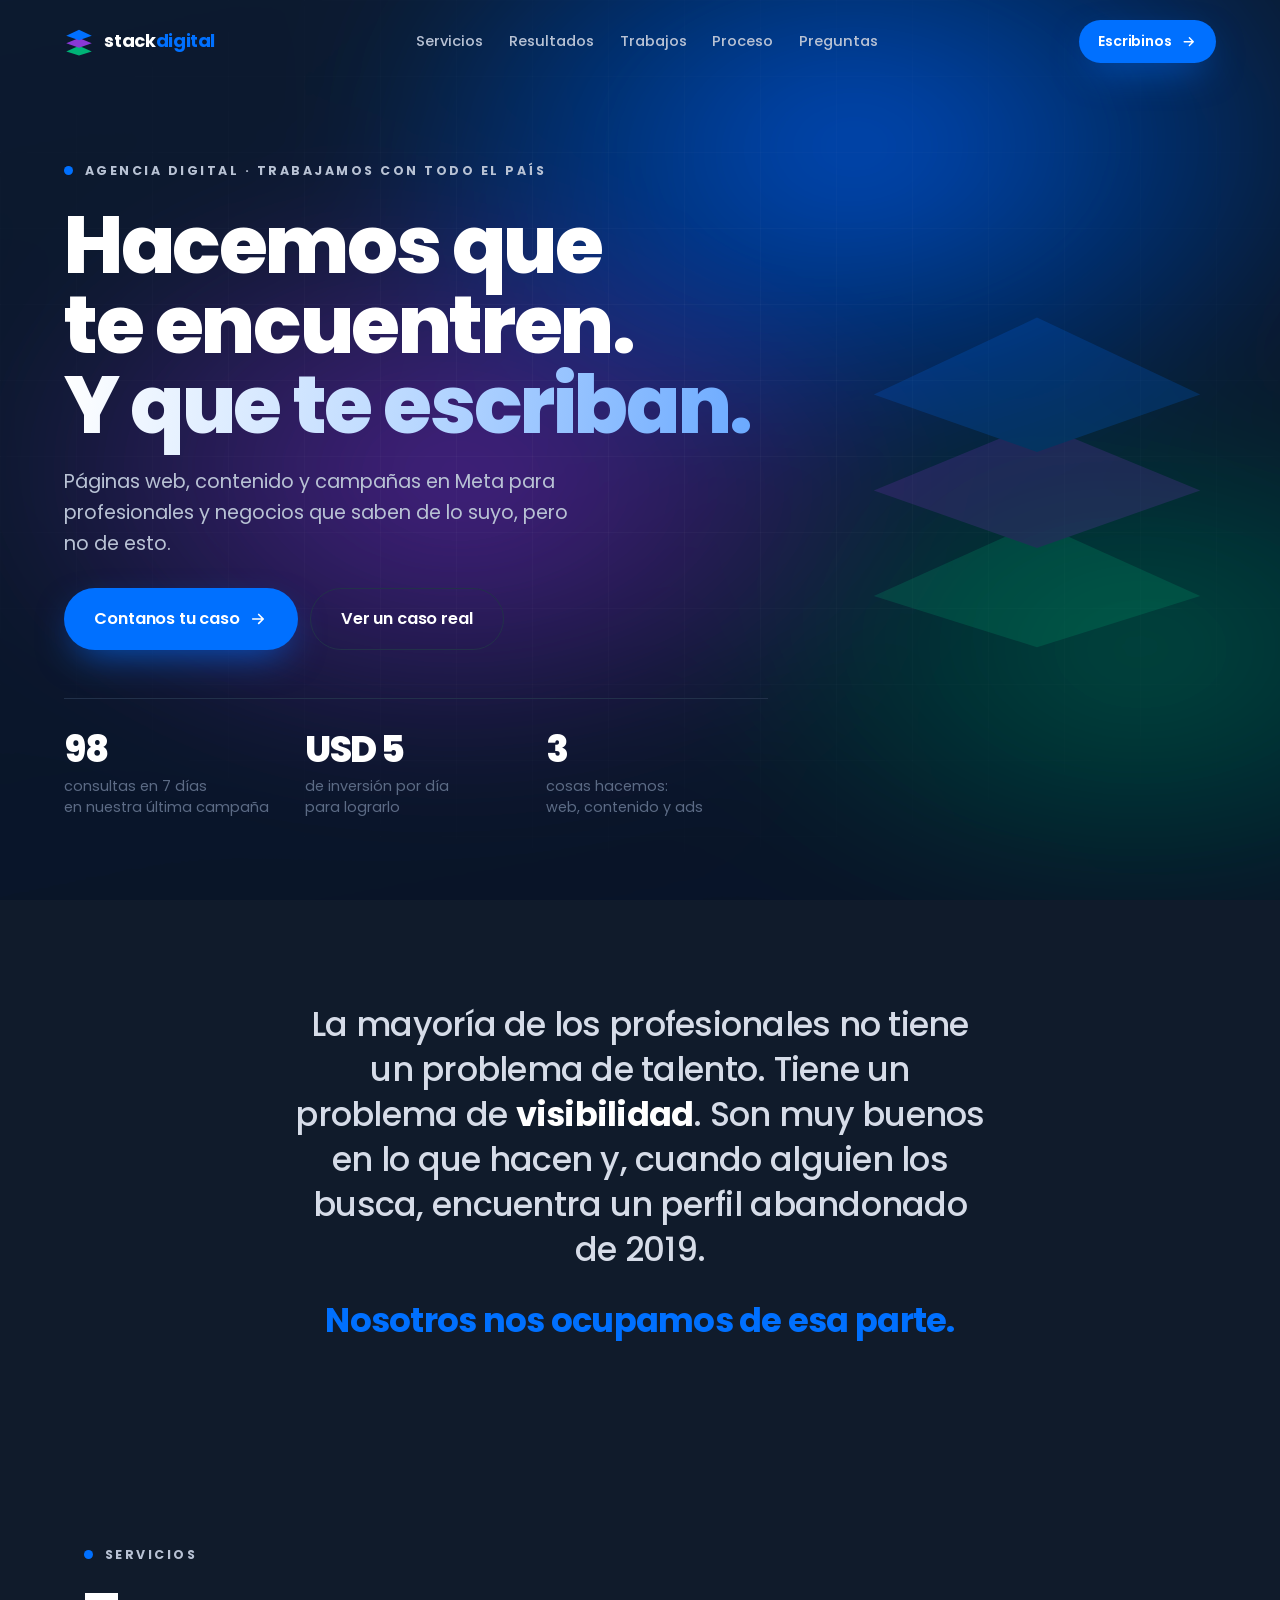
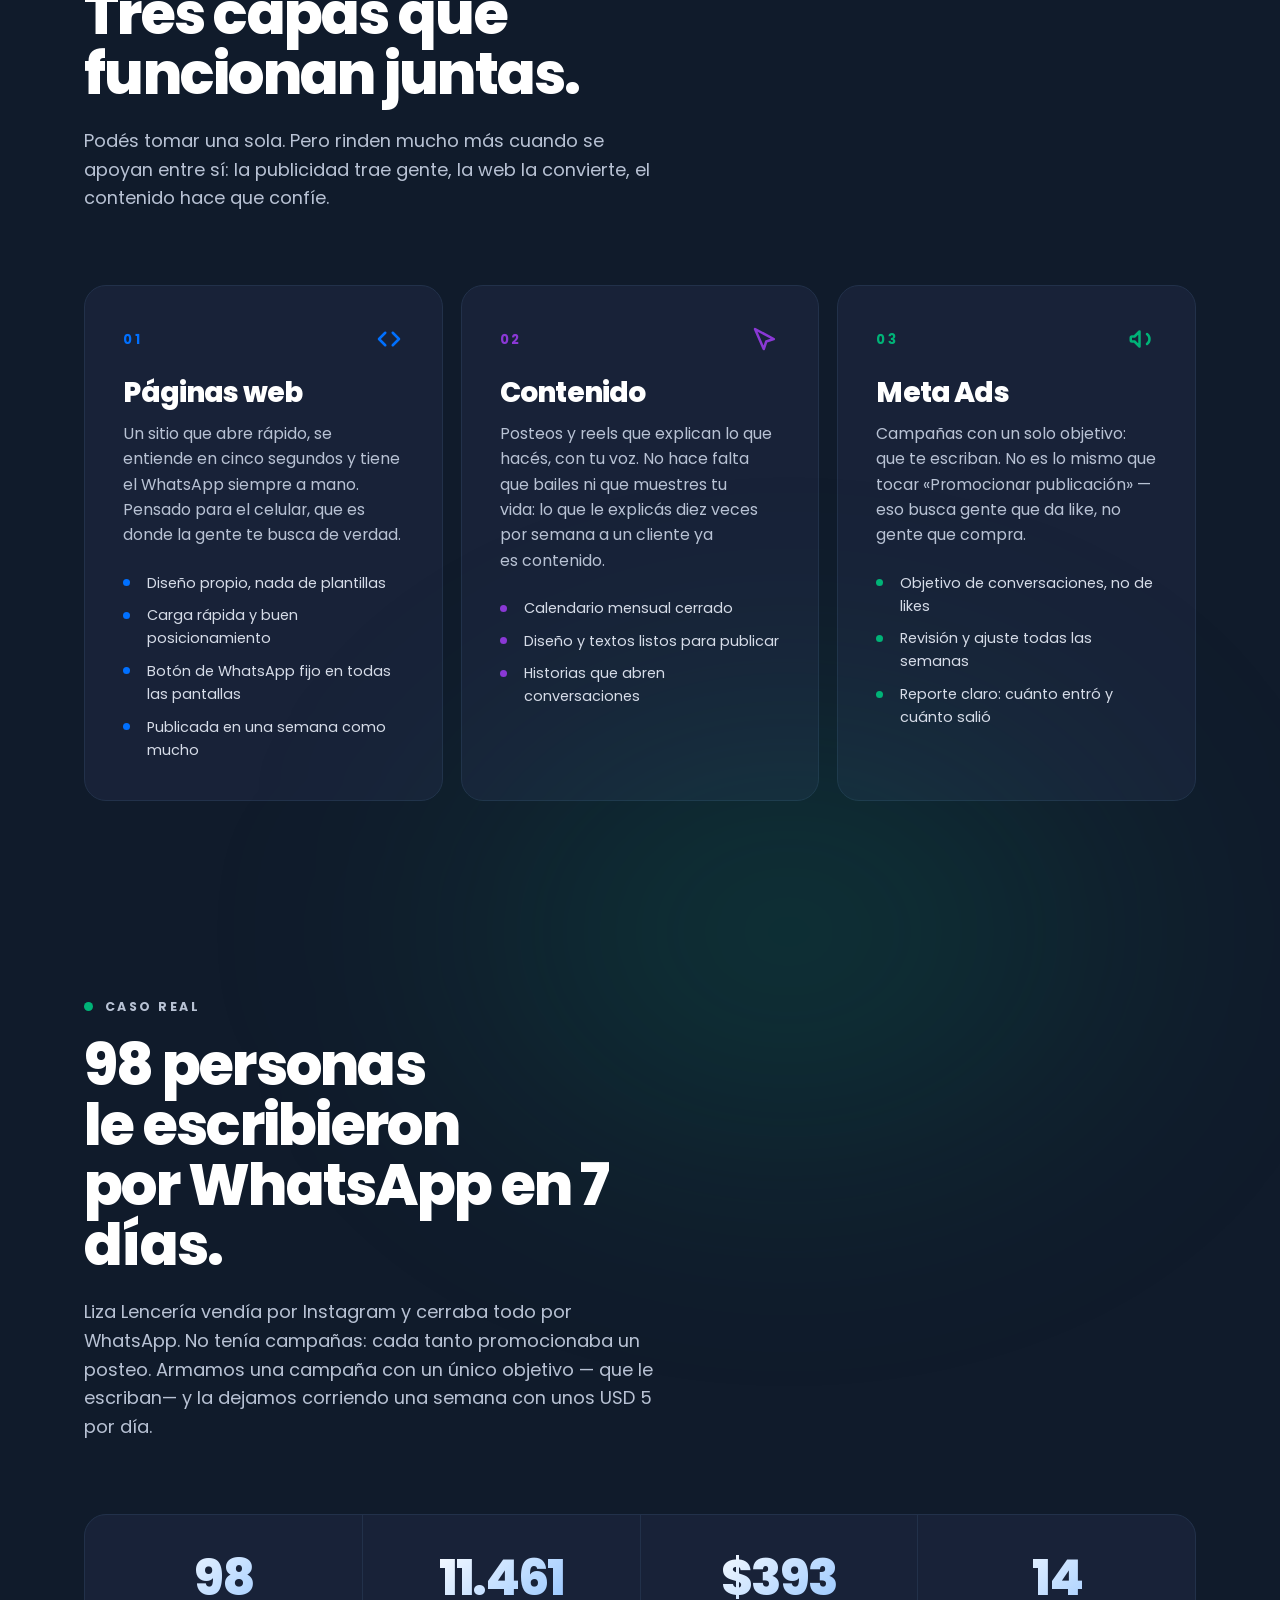
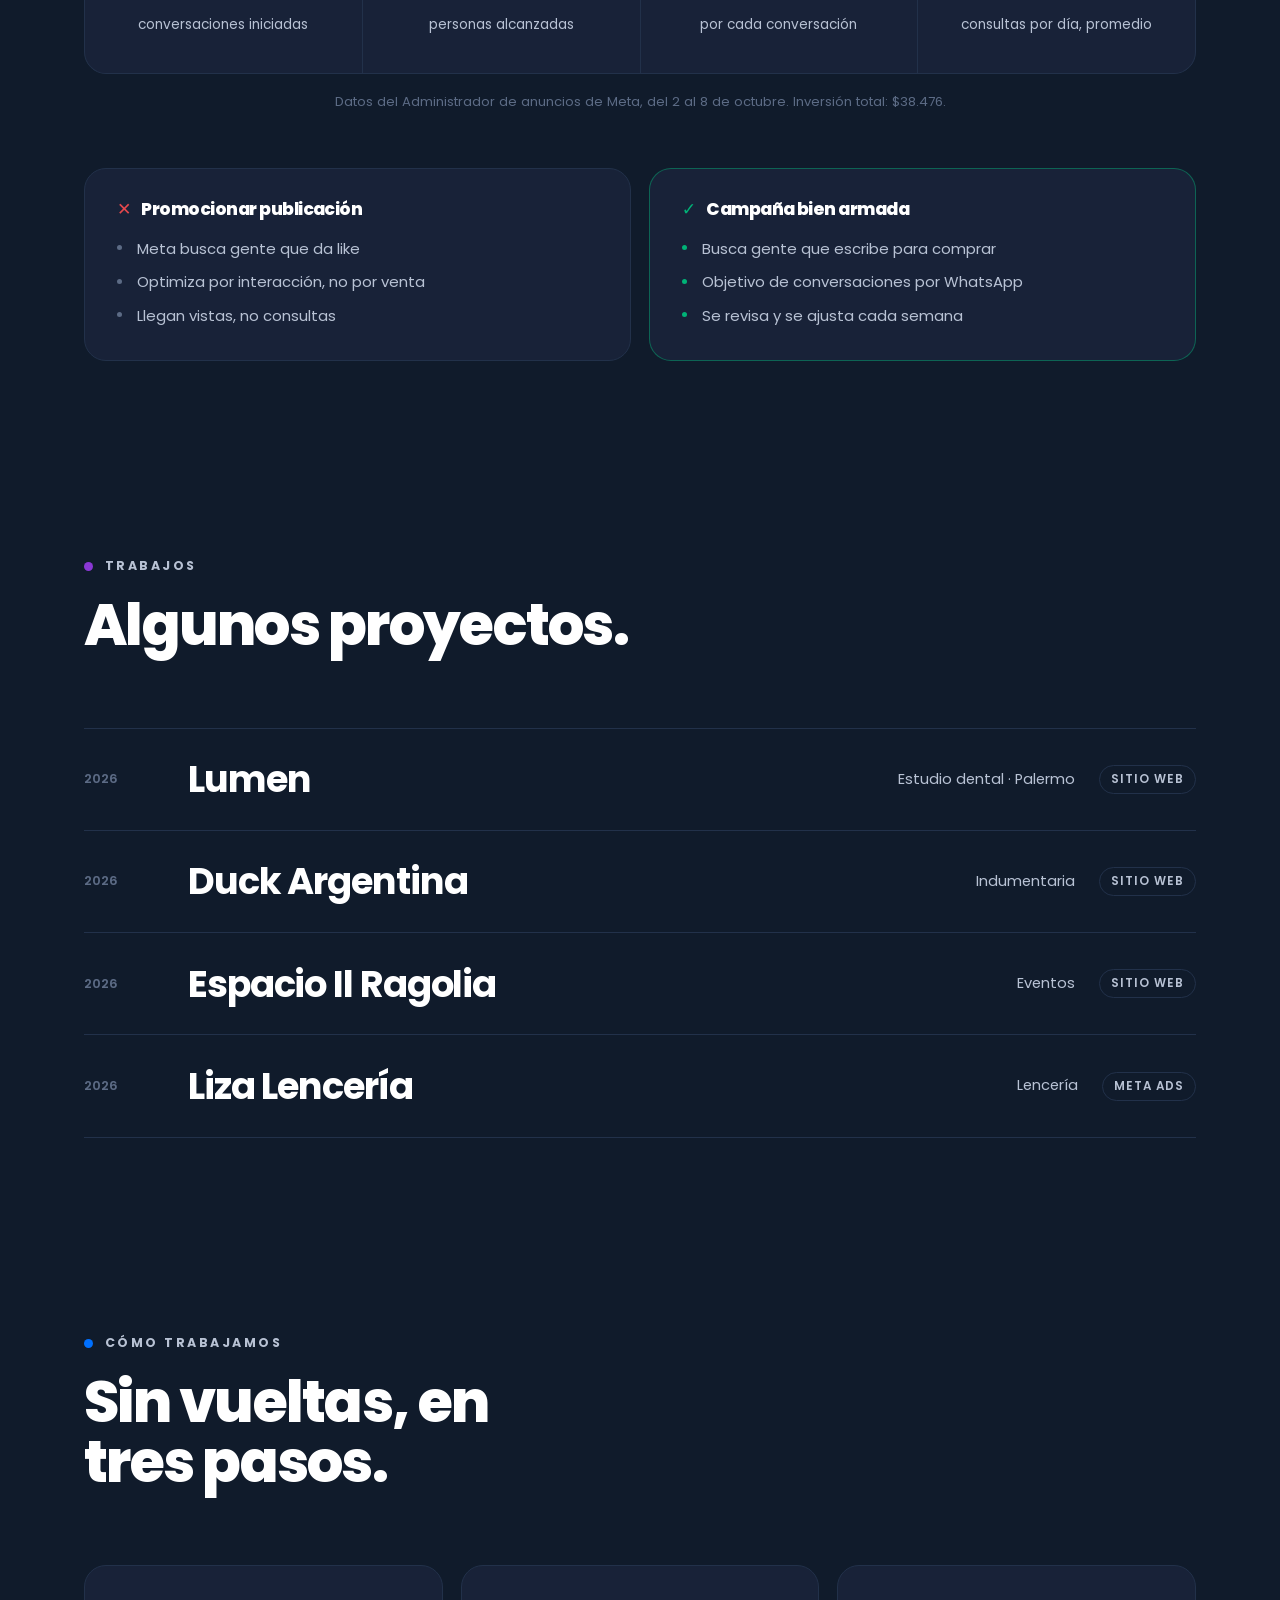
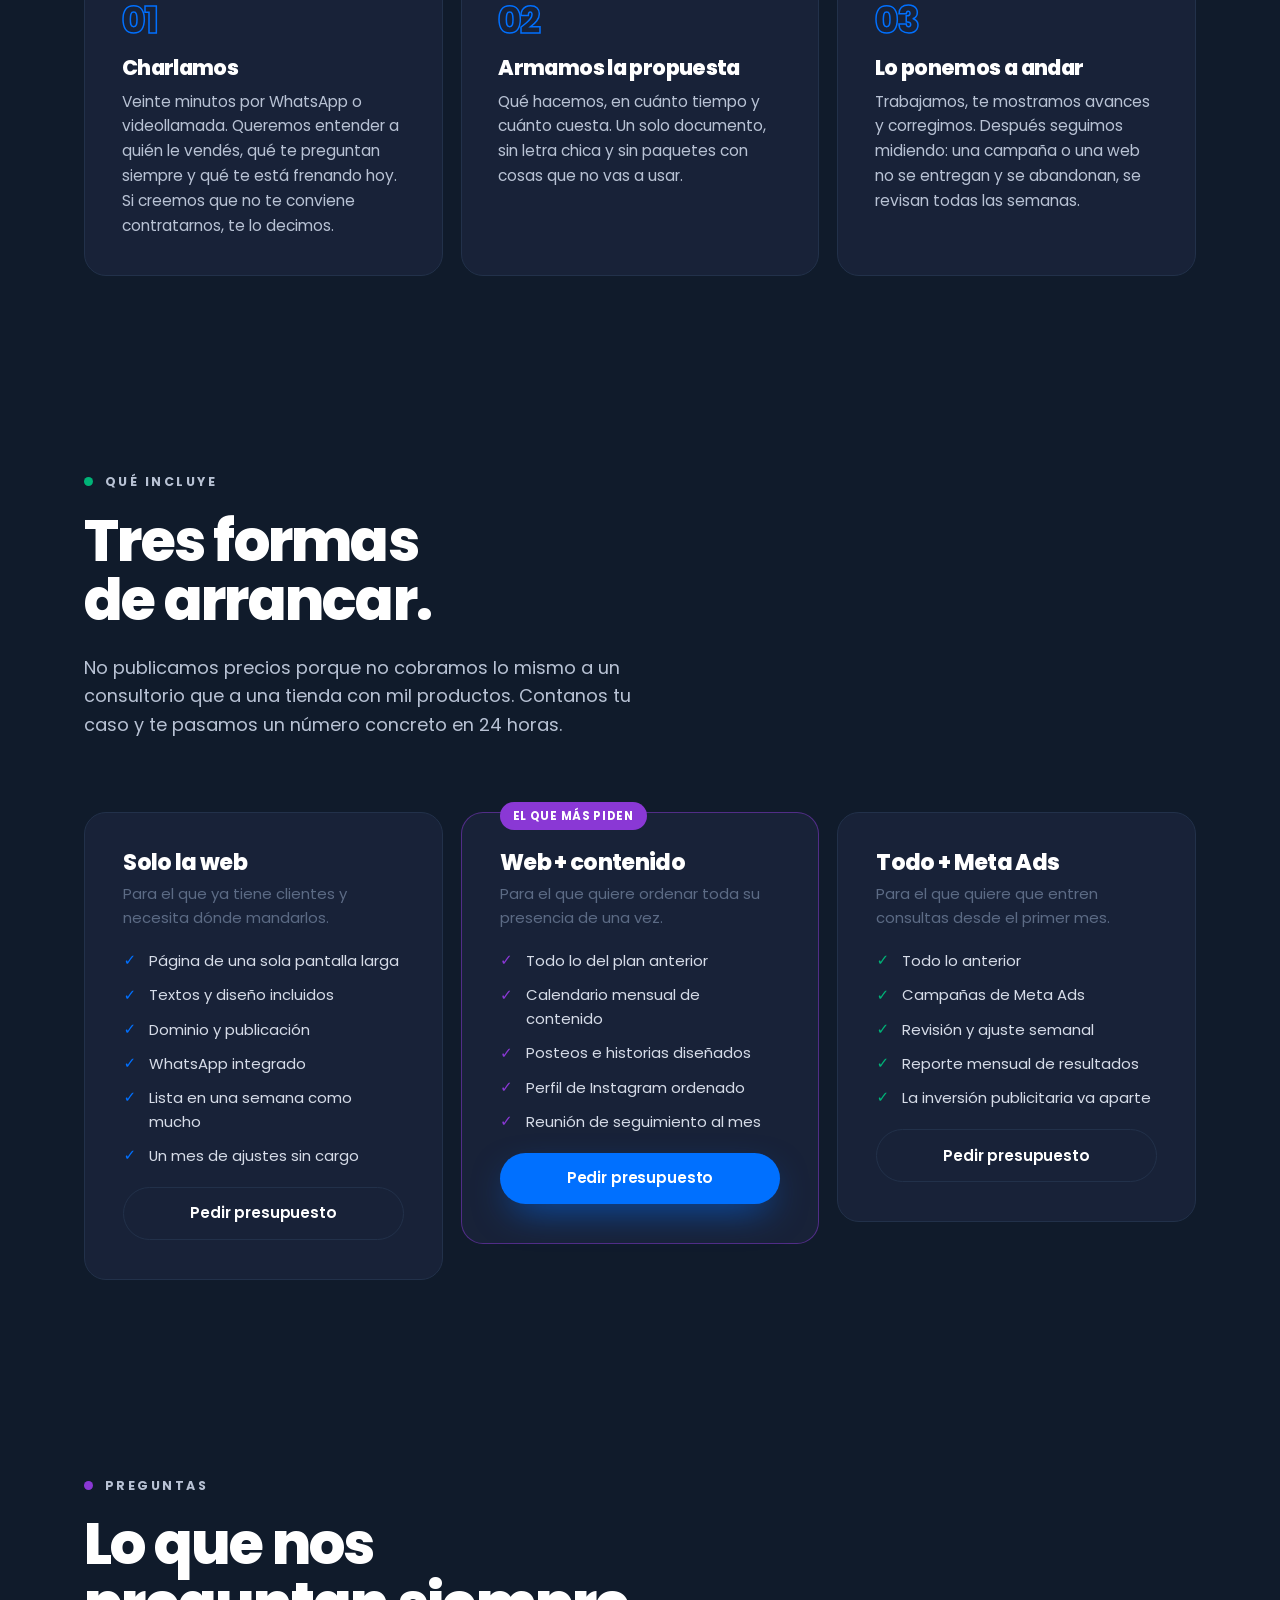
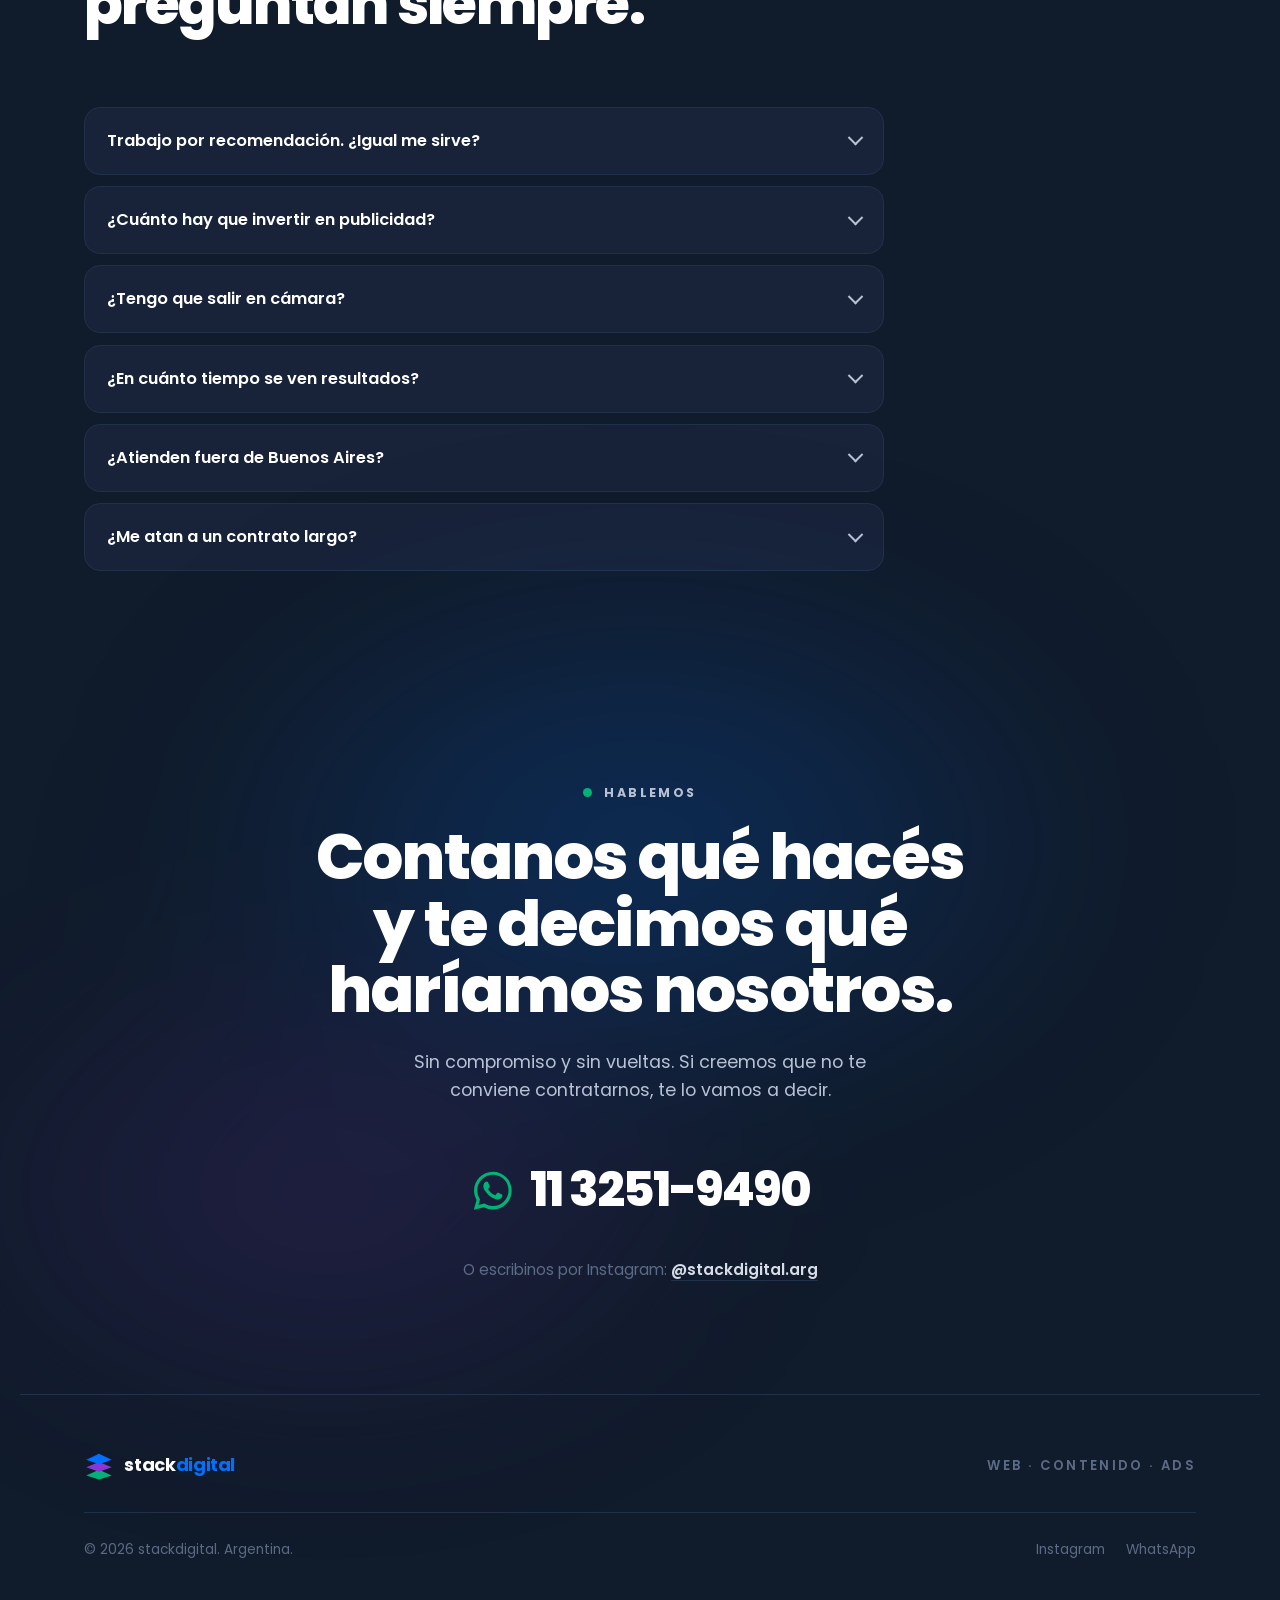
==== commit d3b6aa43: "Ajusta el plazo de entrega de la web a una semana Las preguntas frecuentes decían dos o tres semanas" ====
--- a/web/index.html
+++ b/web/index.html
@@ -149,6 +149,7 @@
         <li>Diseño propio, nada de plantillas</li>
         <li>Carga rápida y buen posicionamiento</li>
         <li>Botón de WhatsApp fijo en todas las pantallas</li>
+        <li>Publicada en una semana como mucho</li>
       </ul>
     </article>
 
@@ -346,6 +347,7 @@
         <li>Textos y diseño incluidos</li>
         <li>Dominio y publicación</li>
         <li>WhatsApp integrado</li>
+        <li>Lista en una semana como mucho</li>
         <li>Un mes de ajustes sin cargo</li>
       </ul>
       <a class="btn btn-ghost" href="https://wa.me/5491132519490?text=Hola%21%20Vi%20la%20web%20y%20quiero%20que%20veamos%20mi%20caso." target="_blank" rel="noopener">Pedir presupuesto</a>
@@ -430,7 +432,7 @@
       <summary>¿En cuánto tiempo se ven resultados?</summary>
       <div class="faq-body">
         <p>
-          Una web la tenés publicada en dos o tres semanas. Una campaña empieza
+          Una web la tenés publicada en una semana como mucho. Una campaña empieza
           a traer consultas en los primeros días, aunque el primer mes siempre
           es de aprendizaje: Meta necesita datos para entender a quién mostrarle
           el anuncio. El contenido es el más lento de los tres y el que más
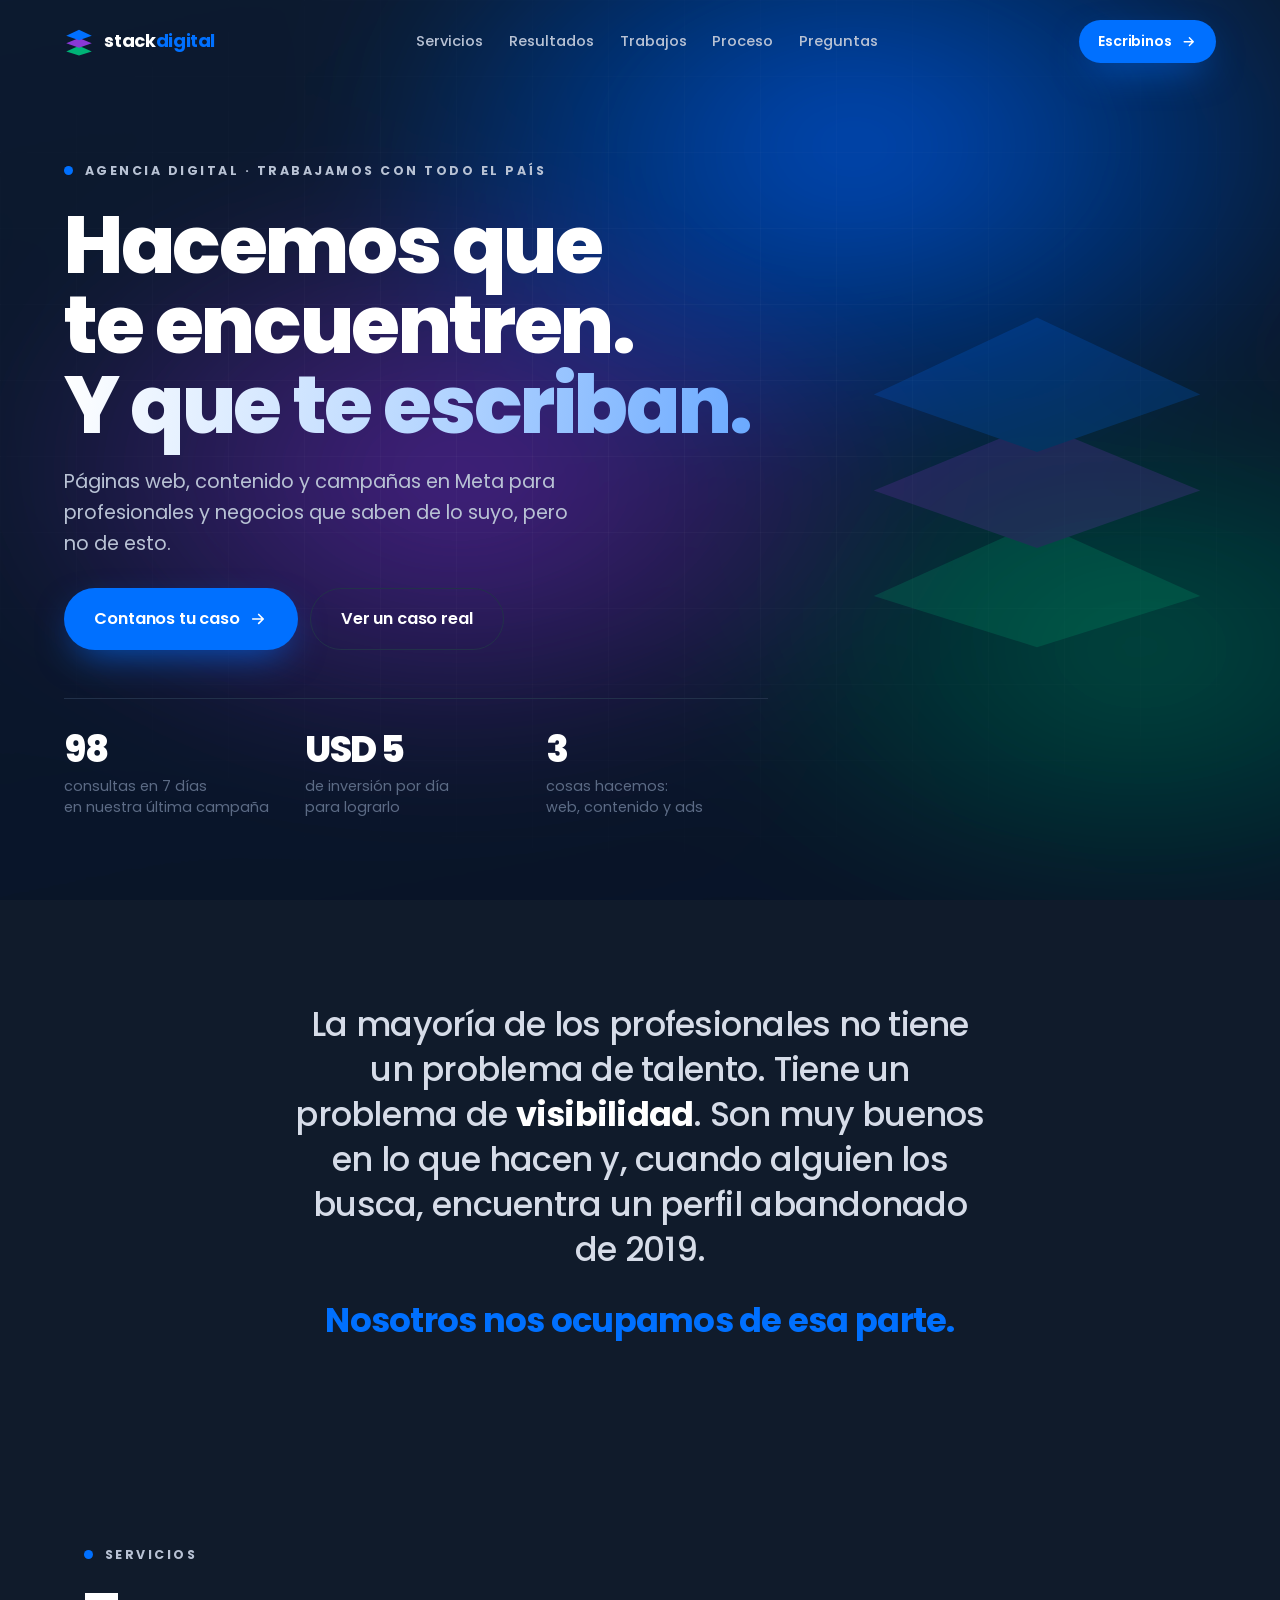
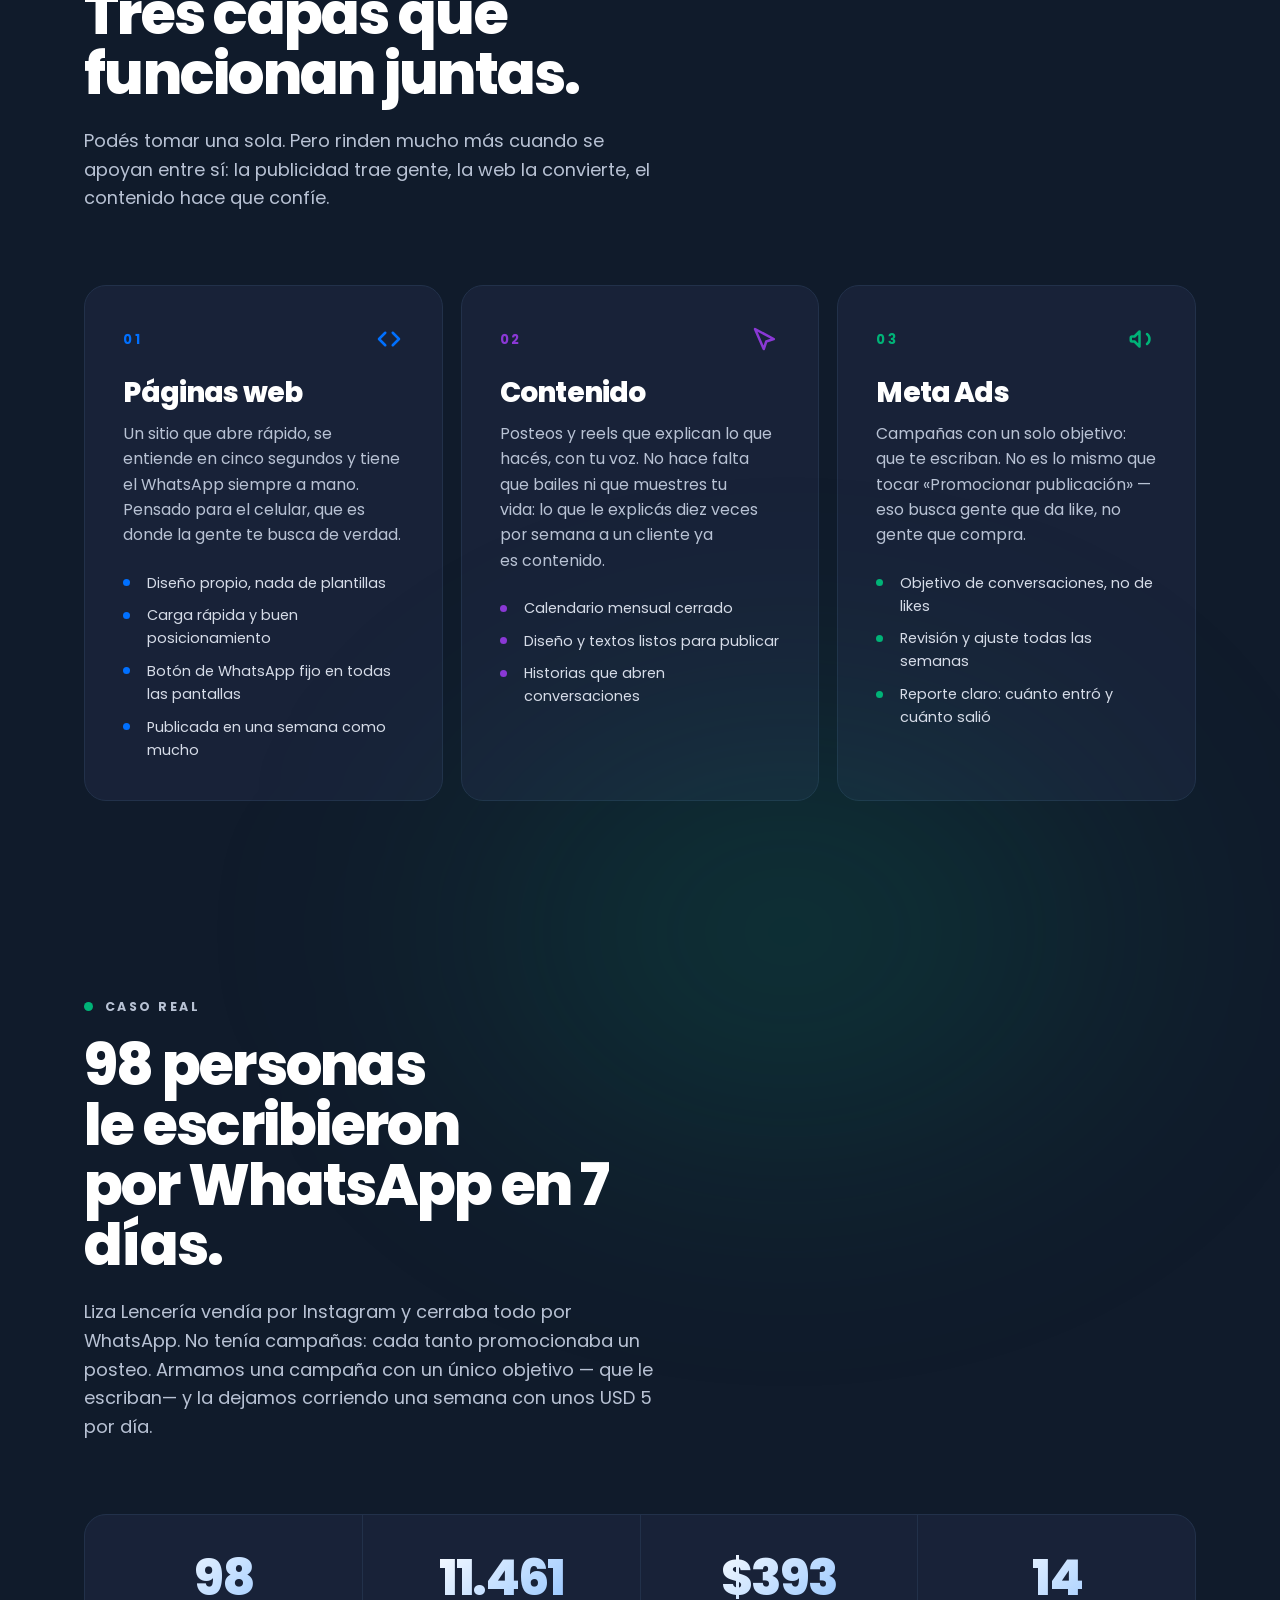
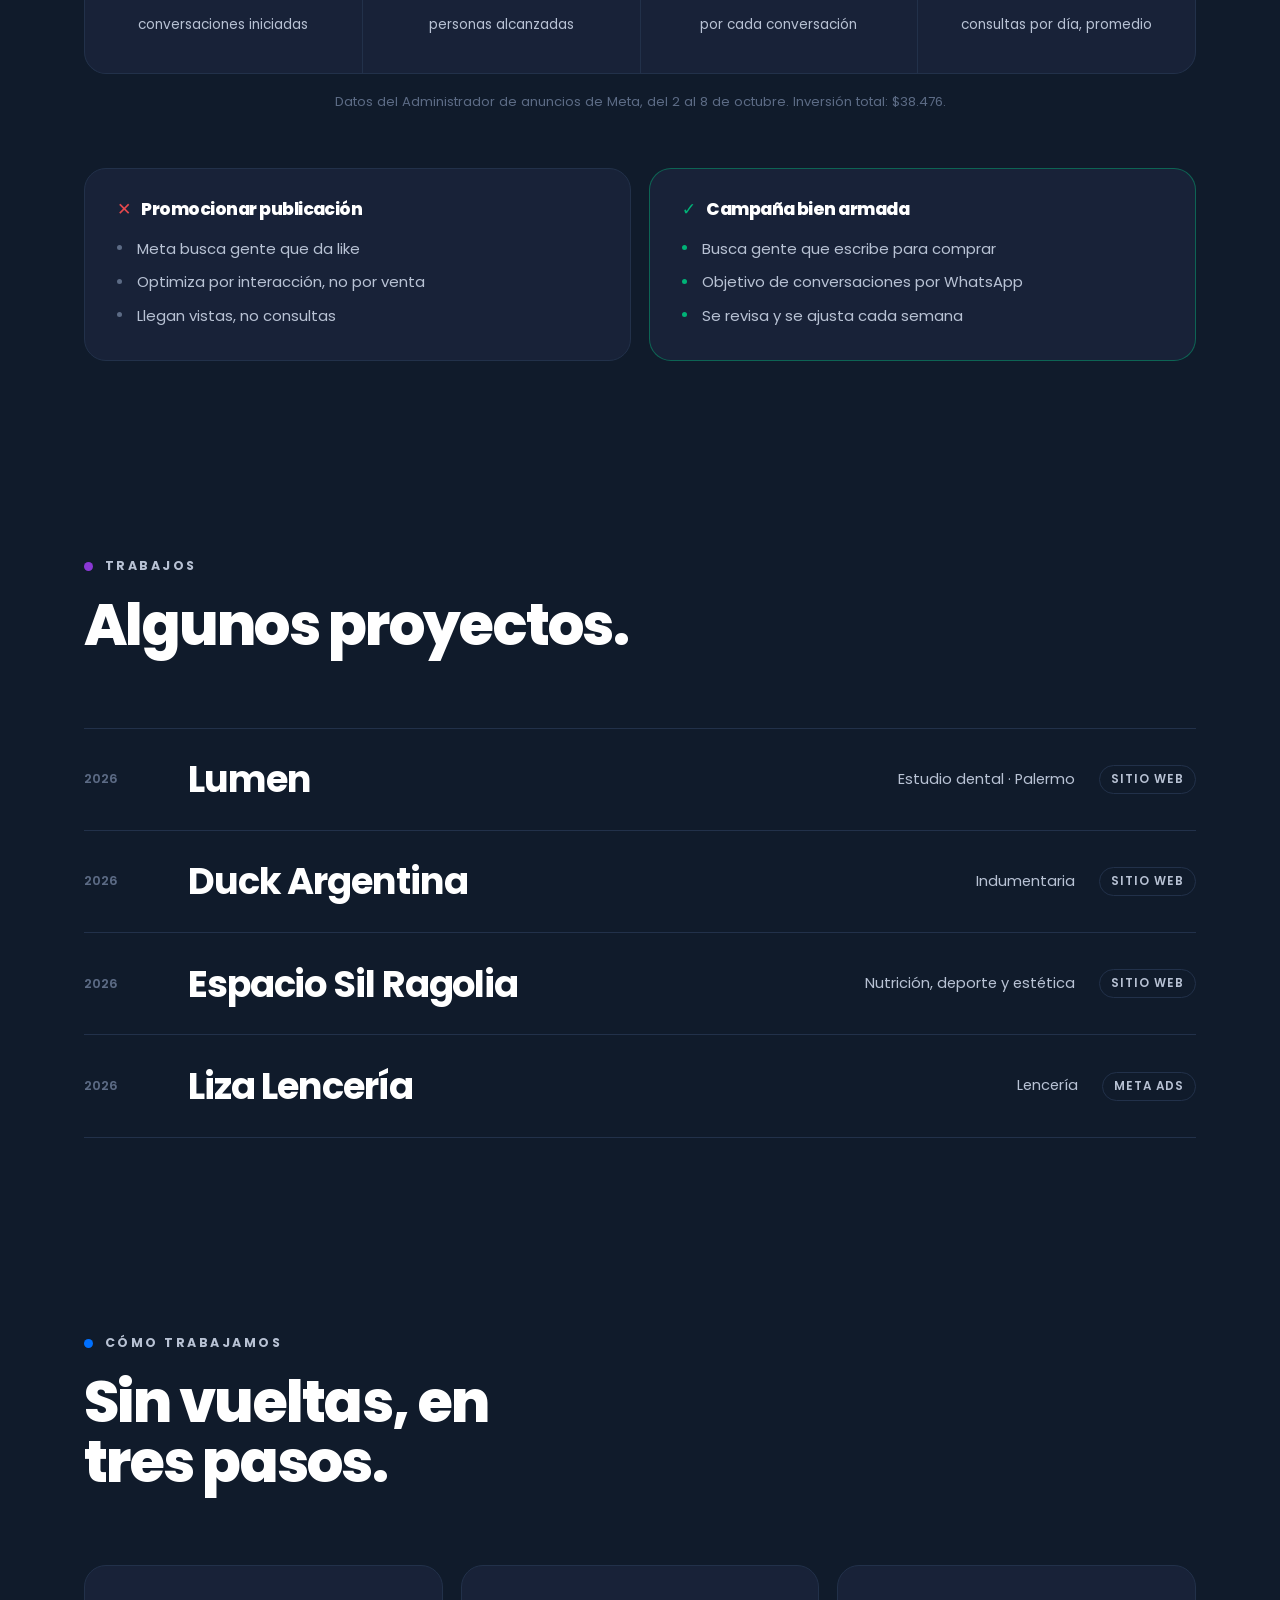
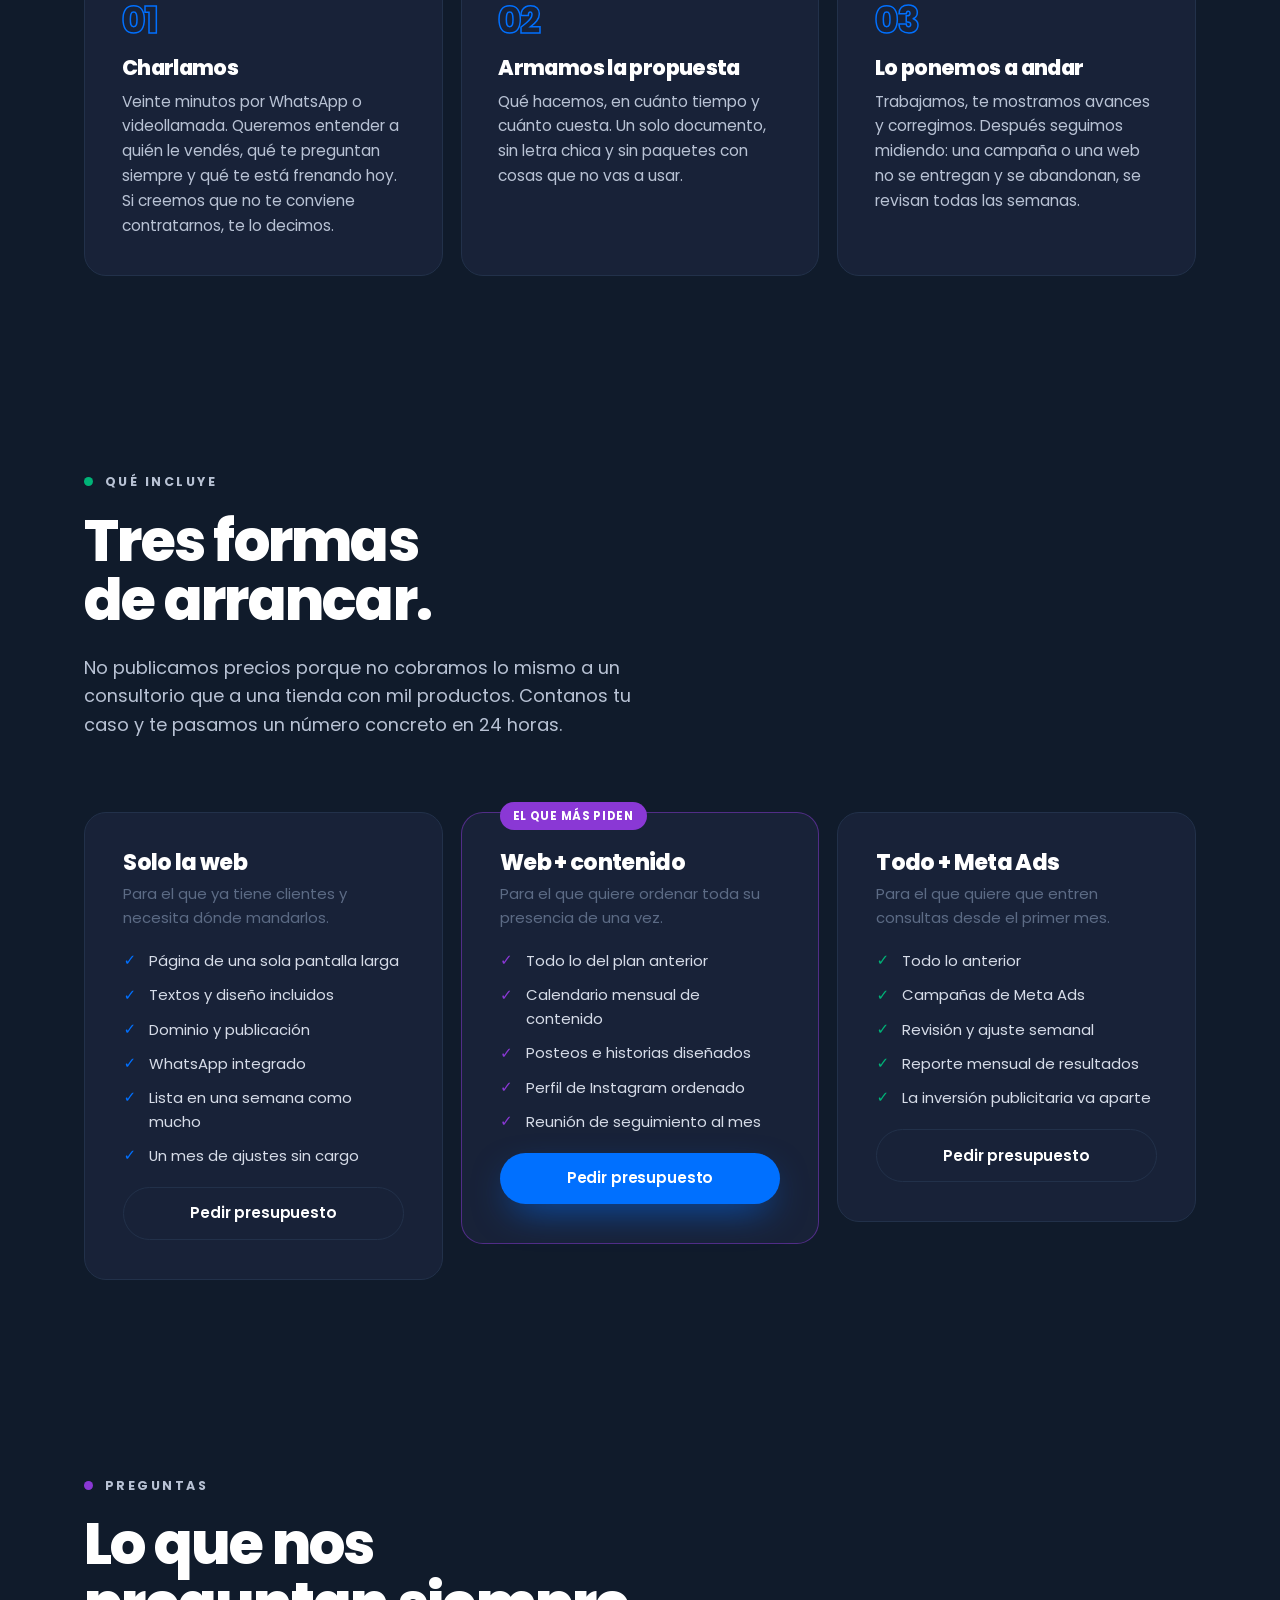
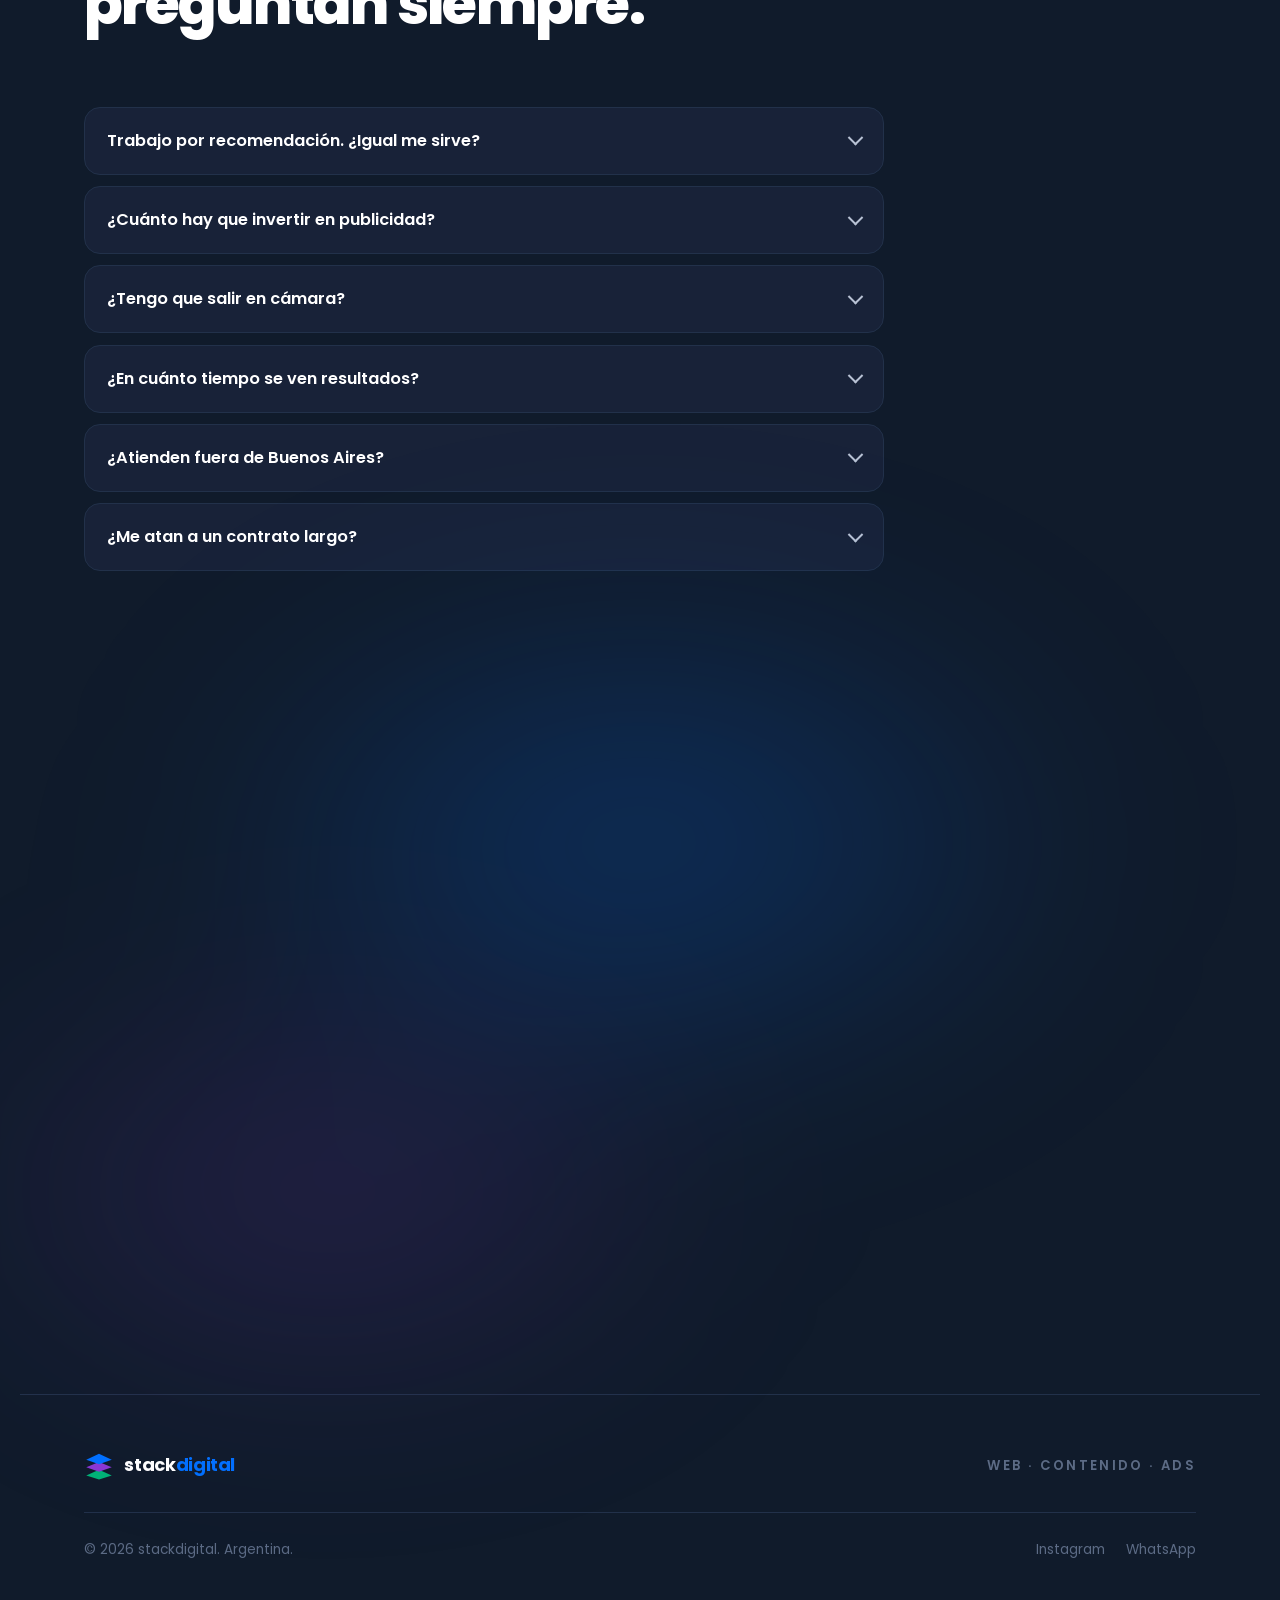
==== commit 447359a0: "Agrega las capturas de Duck Argentina y Espacio Sil Ragolia Las dos pasan a mostrar vista previa al " ====
--- a/web/index.html
+++ b/web/index.html
@@ -264,16 +264,16 @@
       <span class="proyecto-rubro">Estudio dental · Palermo</span>
       <span class="proyecto-tipo">Sitio web</span>
     </li>
-    <li class="proyecto reveal">
+    <li class="proyecto reveal" data-img="assets/img/caso-duck.webp">
       <span class="proyecto-anio">2026</span>
       <span class="proyecto-nombre">Duck Argentina</span>
       <span class="proyecto-rubro">Indumentaria</span>
       <span class="proyecto-tipo">Sitio web</span>
     </li>
-    <li class="proyecto reveal">
+    <li class="proyecto reveal" data-img="assets/img/caso-silragolia.webp">
       <span class="proyecto-anio">2026</span>
-      <span class="proyecto-nombre">Espacio Il Ragolia</span>
-      <span class="proyecto-rubro">Eventos</span>
+      <span class="proyecto-nombre">Espacio Sil Ragolia</span>
+      <span class="proyecto-rubro">Nutrición, deporte y estética</span>
       <span class="proyecto-tipo">Sitio web</span>
     </li>
     <li class="proyecto reveal">
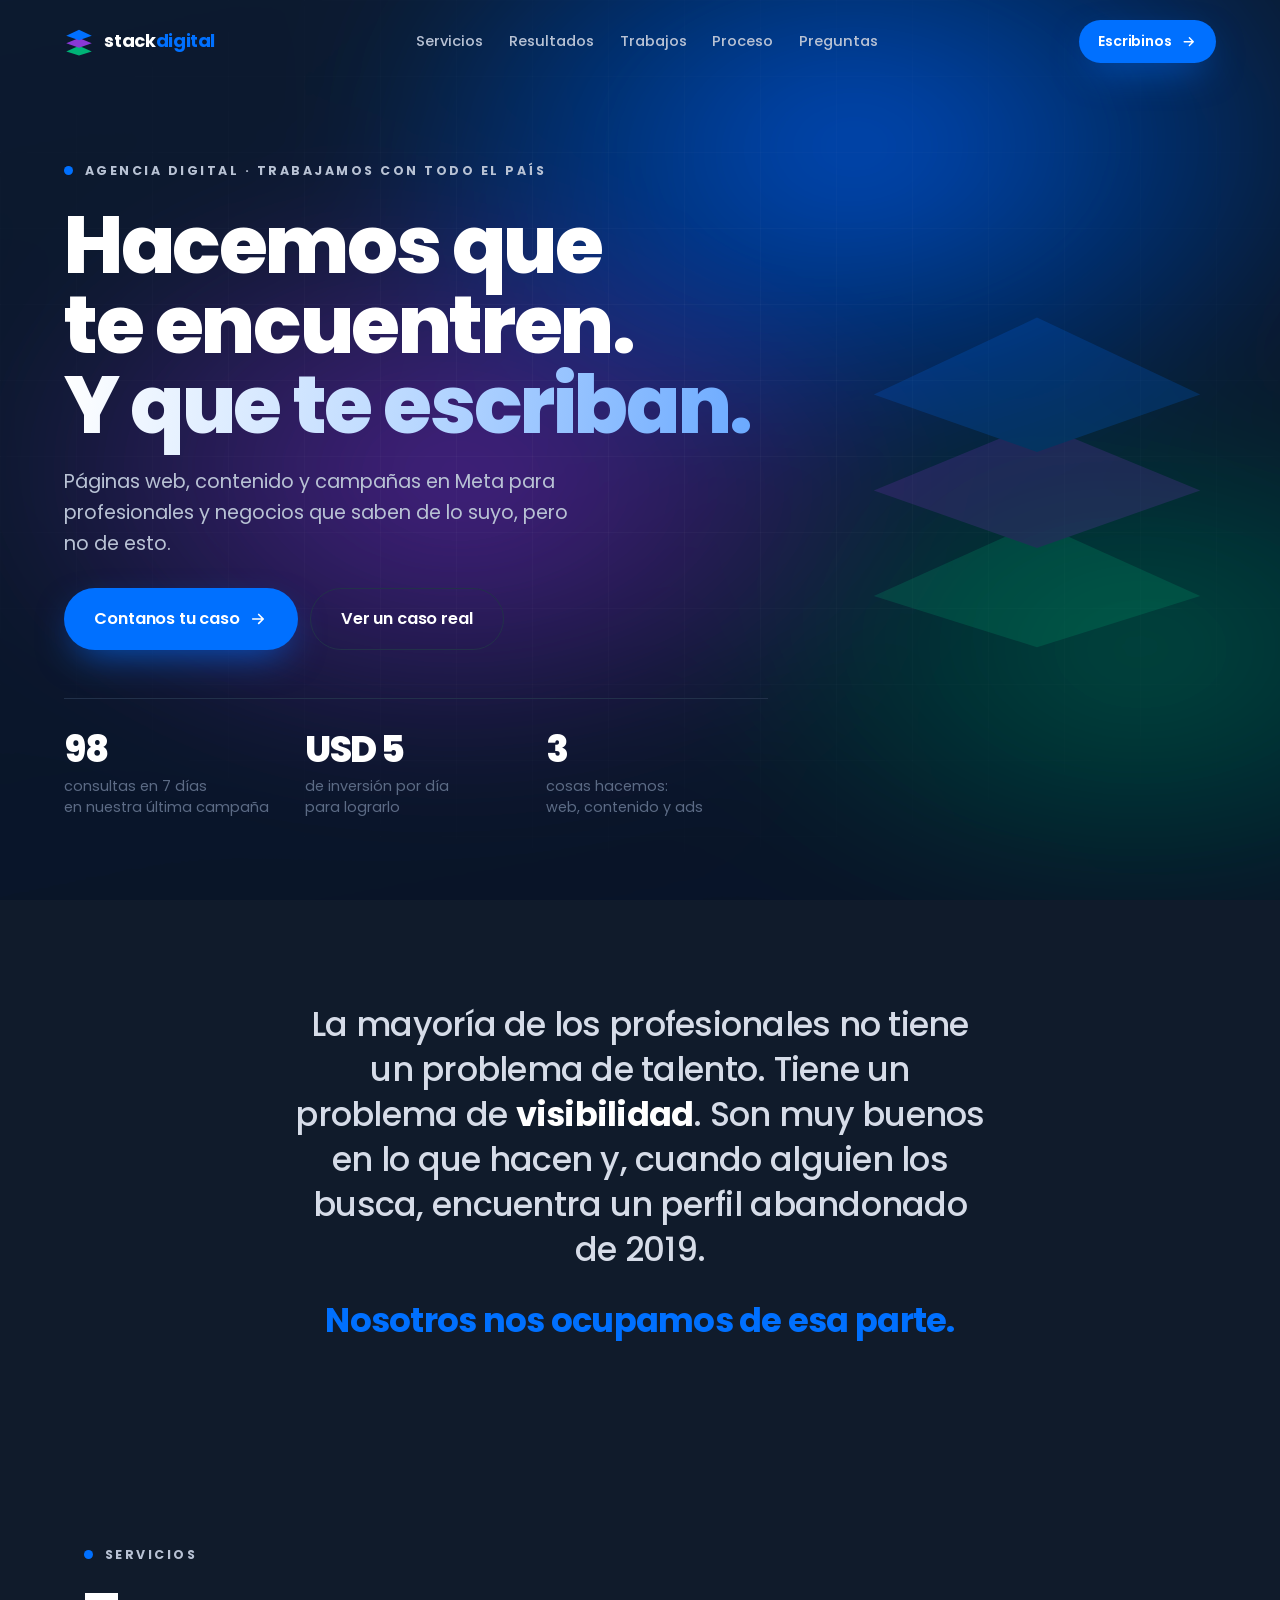
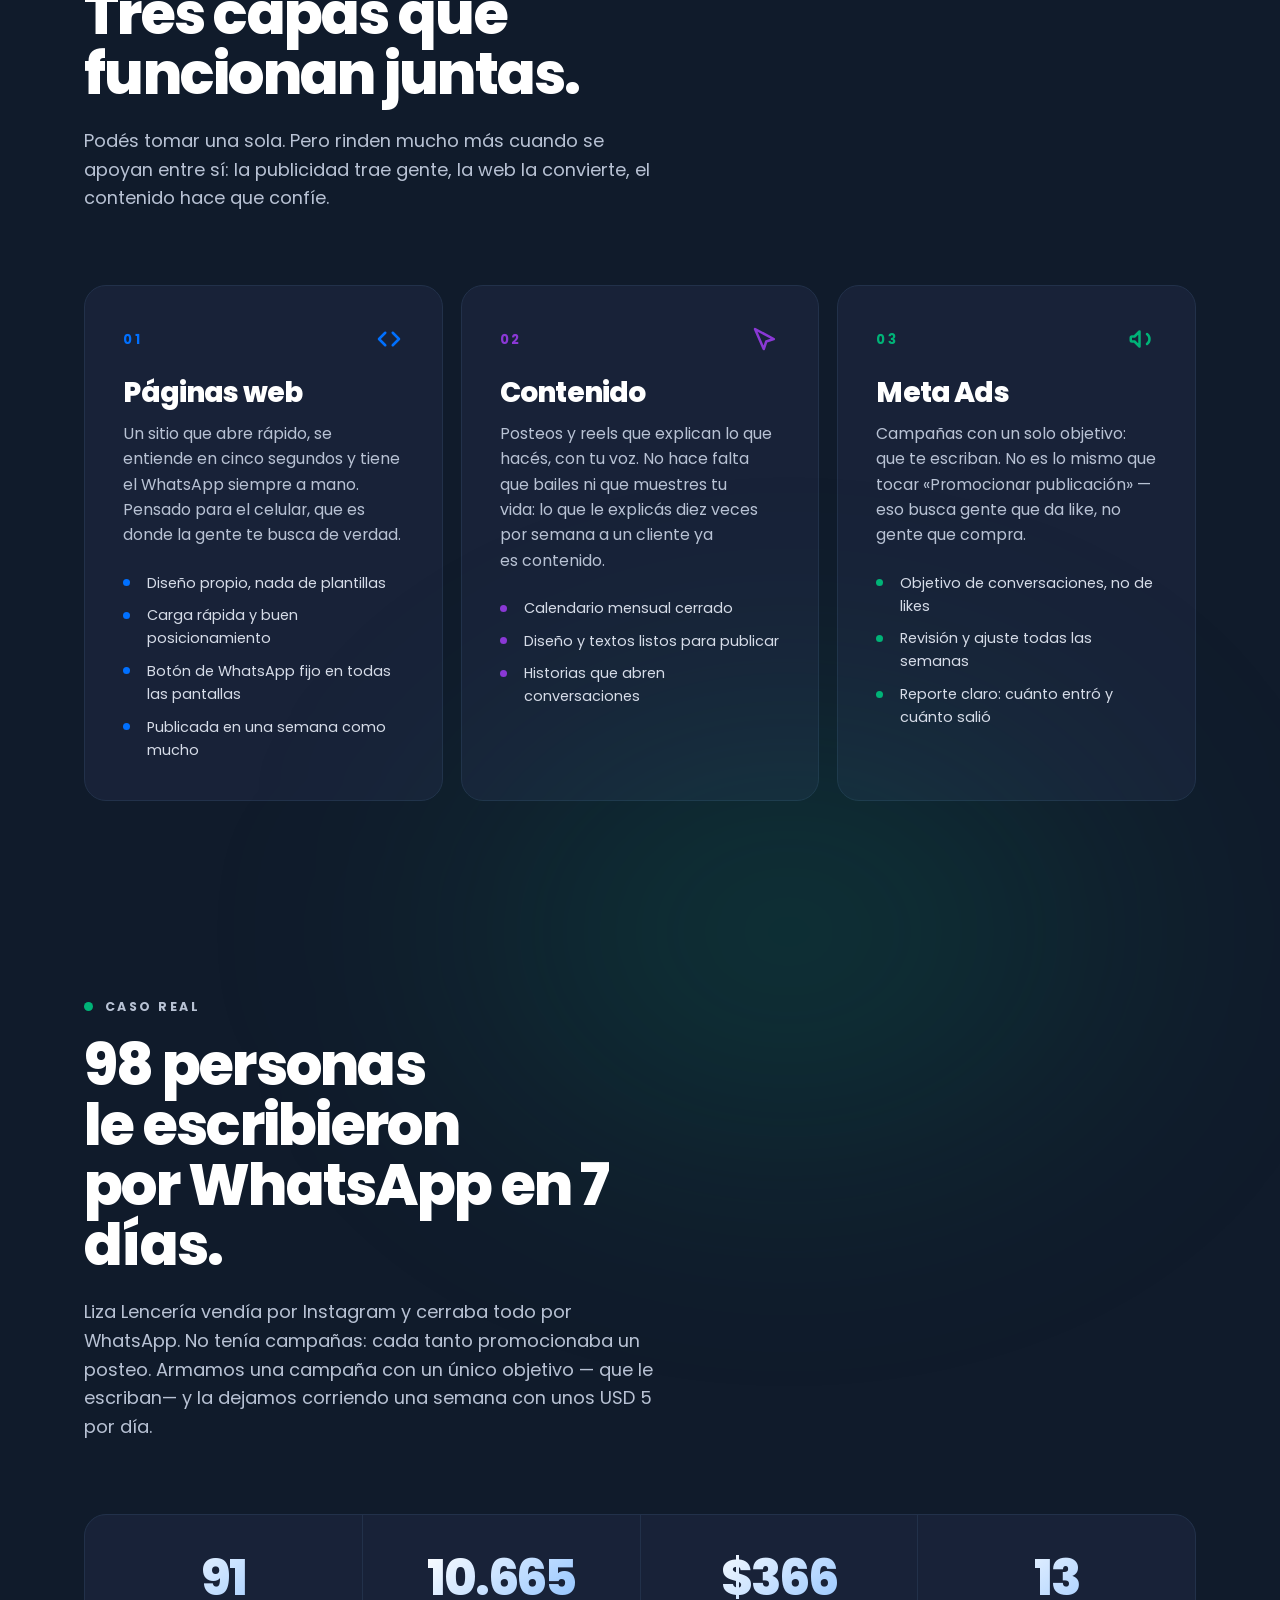
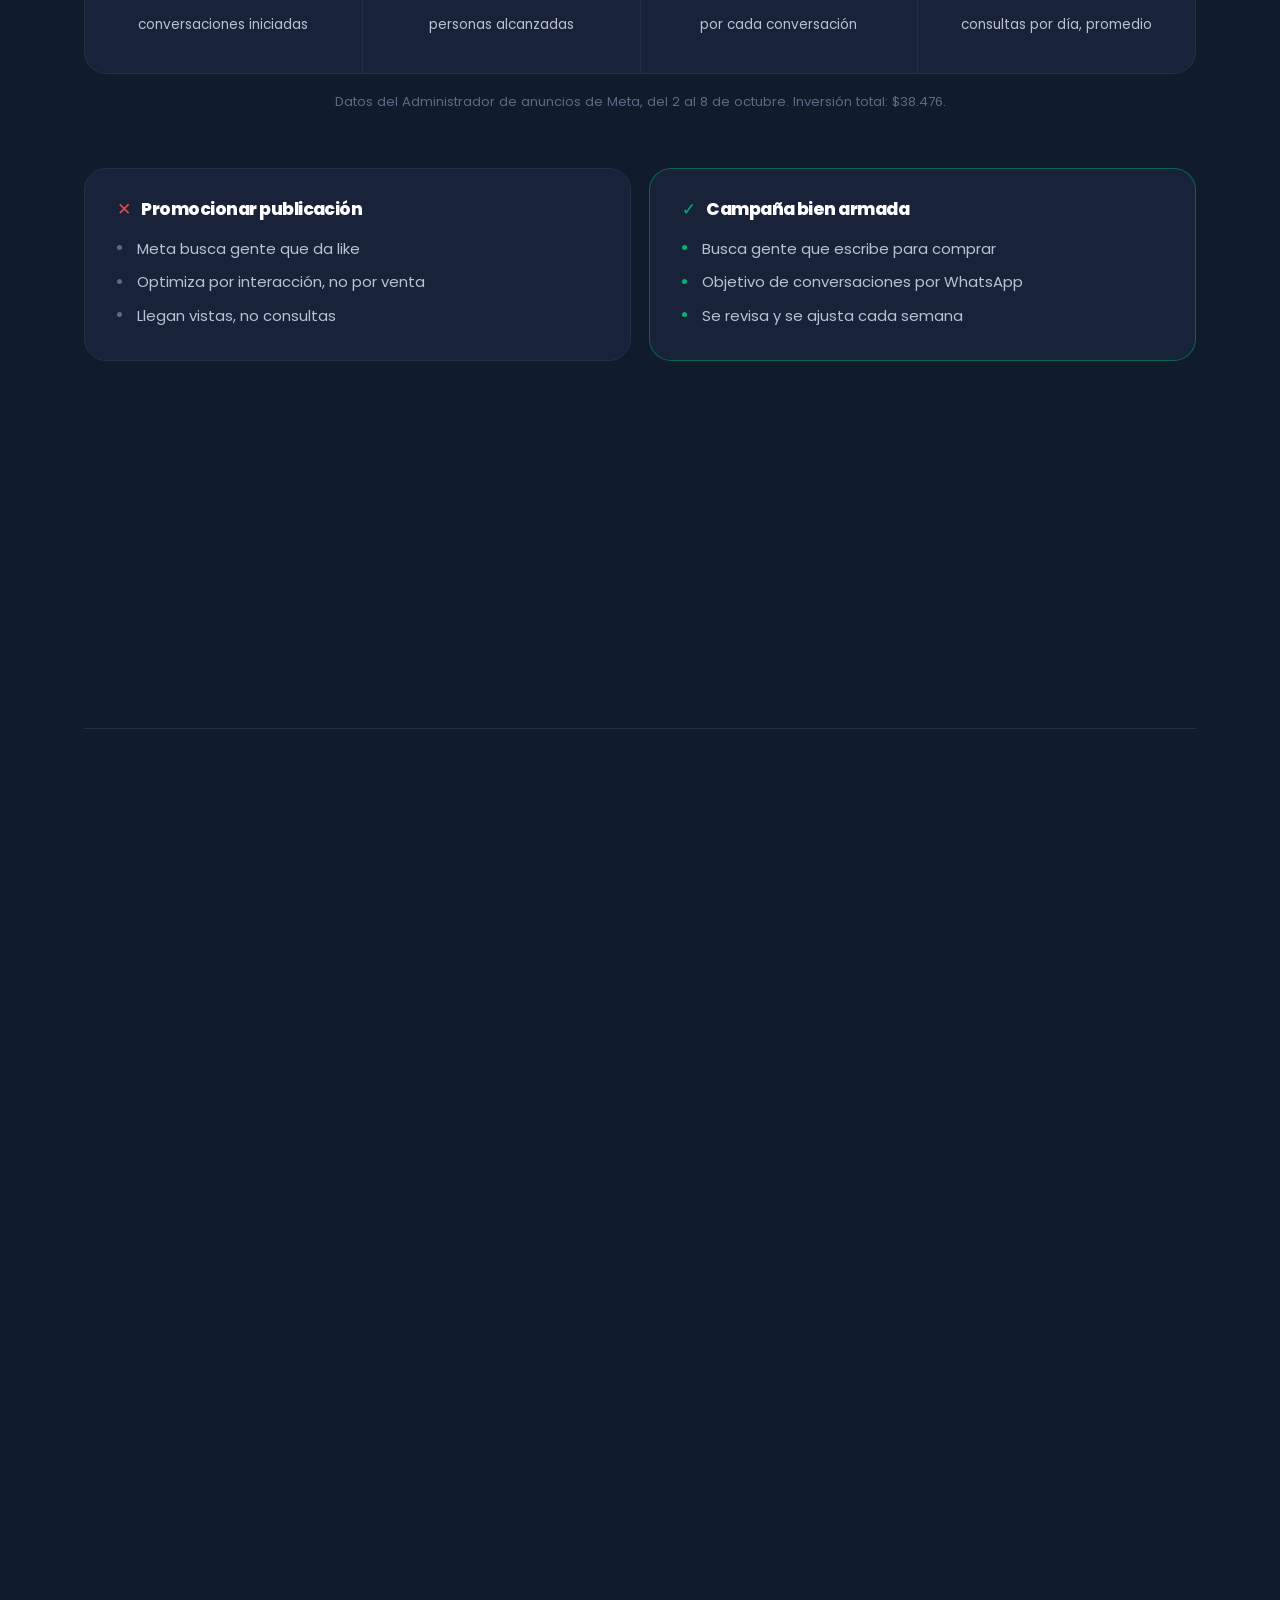
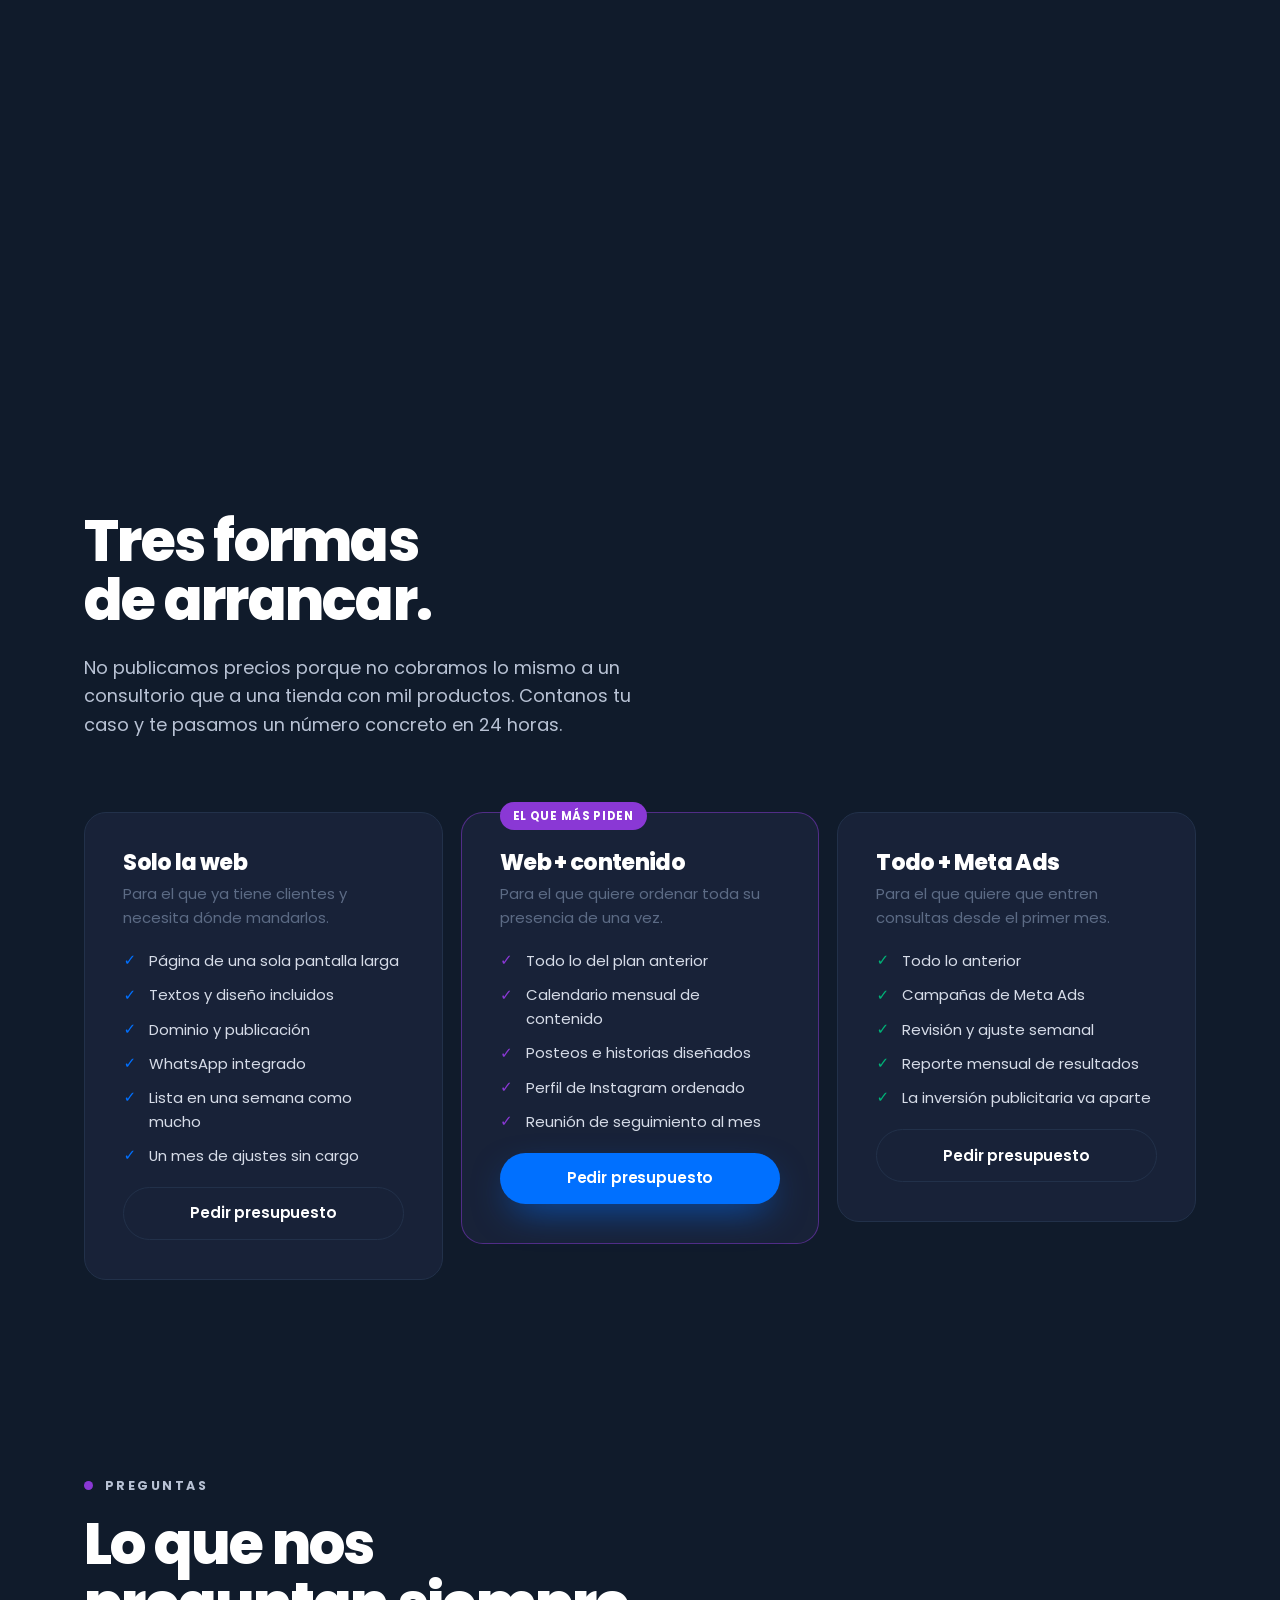
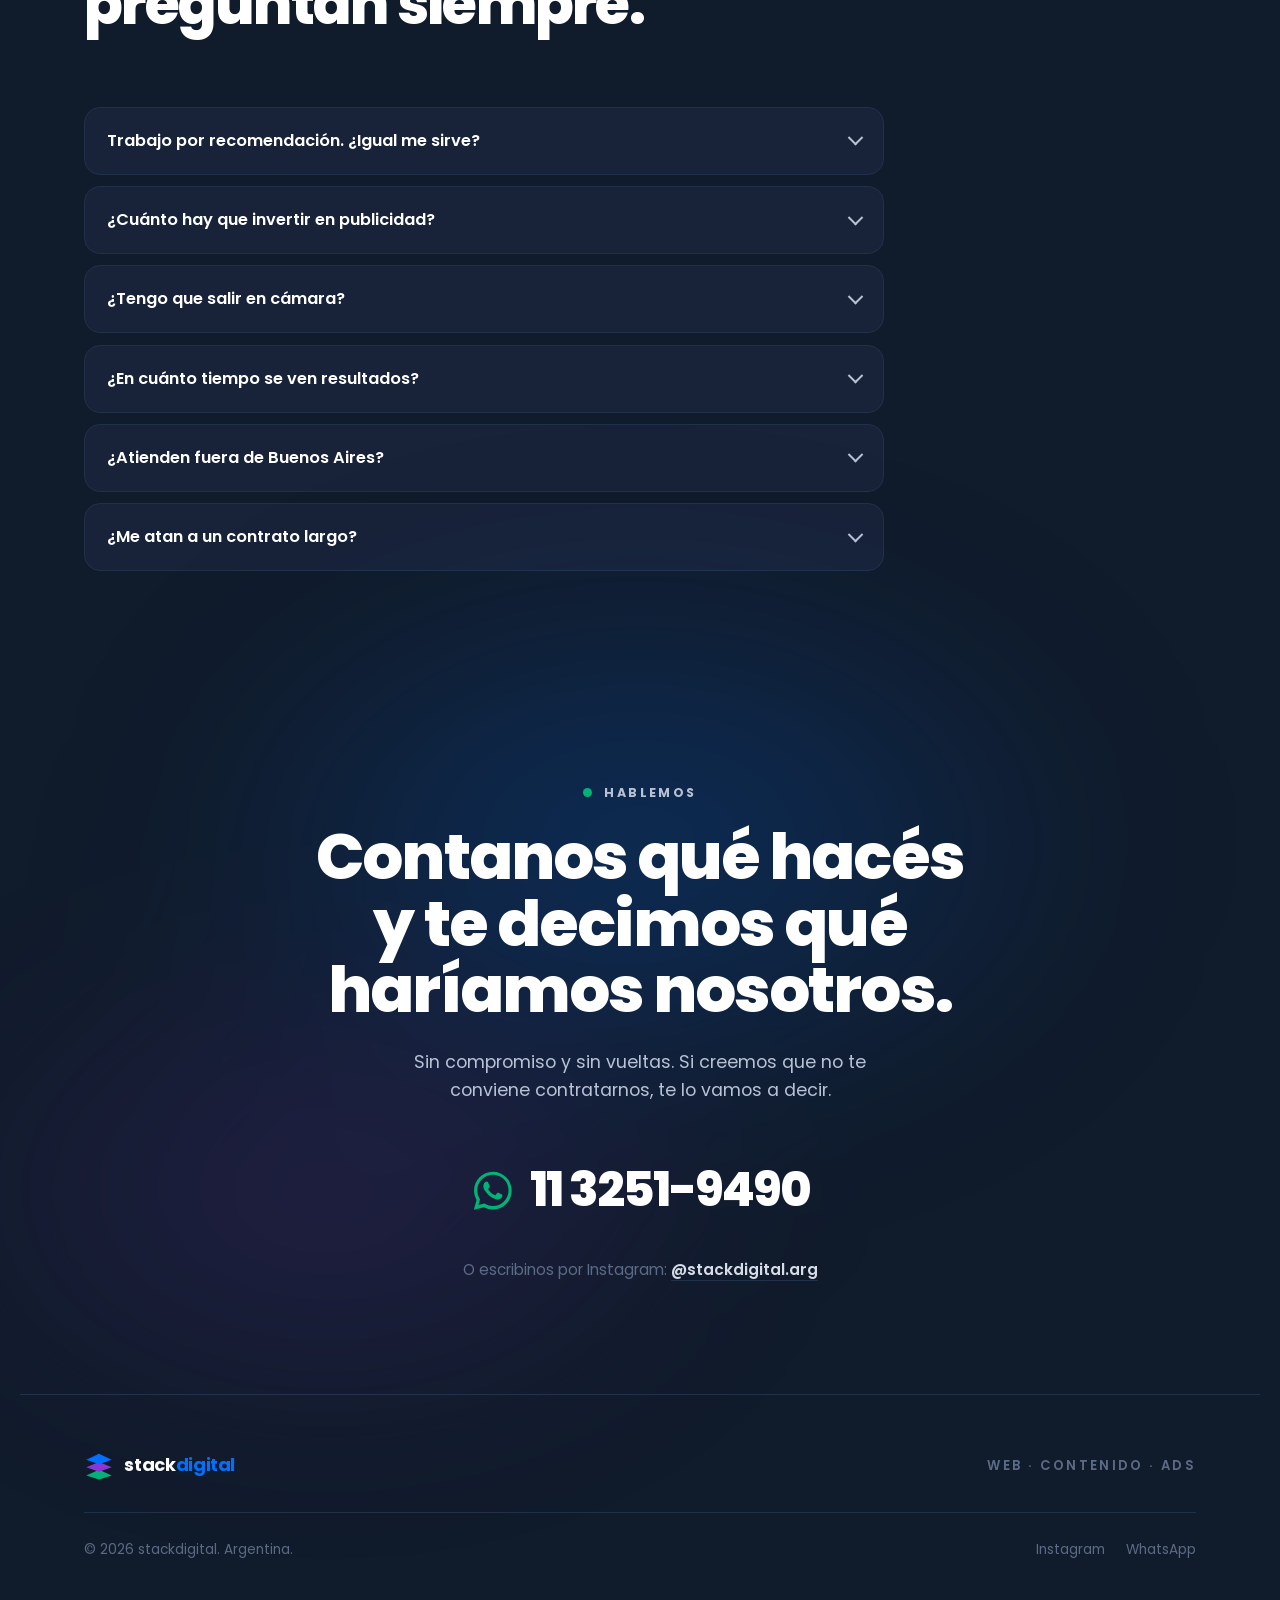
==== commit f1ce656d: "Hace que la página se lea aunque main.js no llegue a cargar El script del head quitaba la clase no-j" ====
--- a/web/index.html
+++ b/web/index.html
@@ -6,7 +6,7 @@
 <title>stackdigital — Webs, contenido y Meta Ads para profesionales</title>
 <meta name="description" content="Agencia argentina de marketing digital. Páginas web que venden, contenido con tu voz y campañas de Meta Ads pensadas para que te escriban. Trabajamos con profesionales y negocios de todo el país.">
 <meta name="theme-color" content="#101B2B">
-<script>document.documentElement.classList.remove("no-js");</script>
+<script>(function(d){var h=d.documentElement;h.classList.remove("no-js");setTimeout(function(){if(!h.classList.contains("is-ready"))h.classList.add("no-js");},2500);})(document);</script>
 
 <meta property="og:type" content="website">
 <meta property="og:locale" content="es_AR">
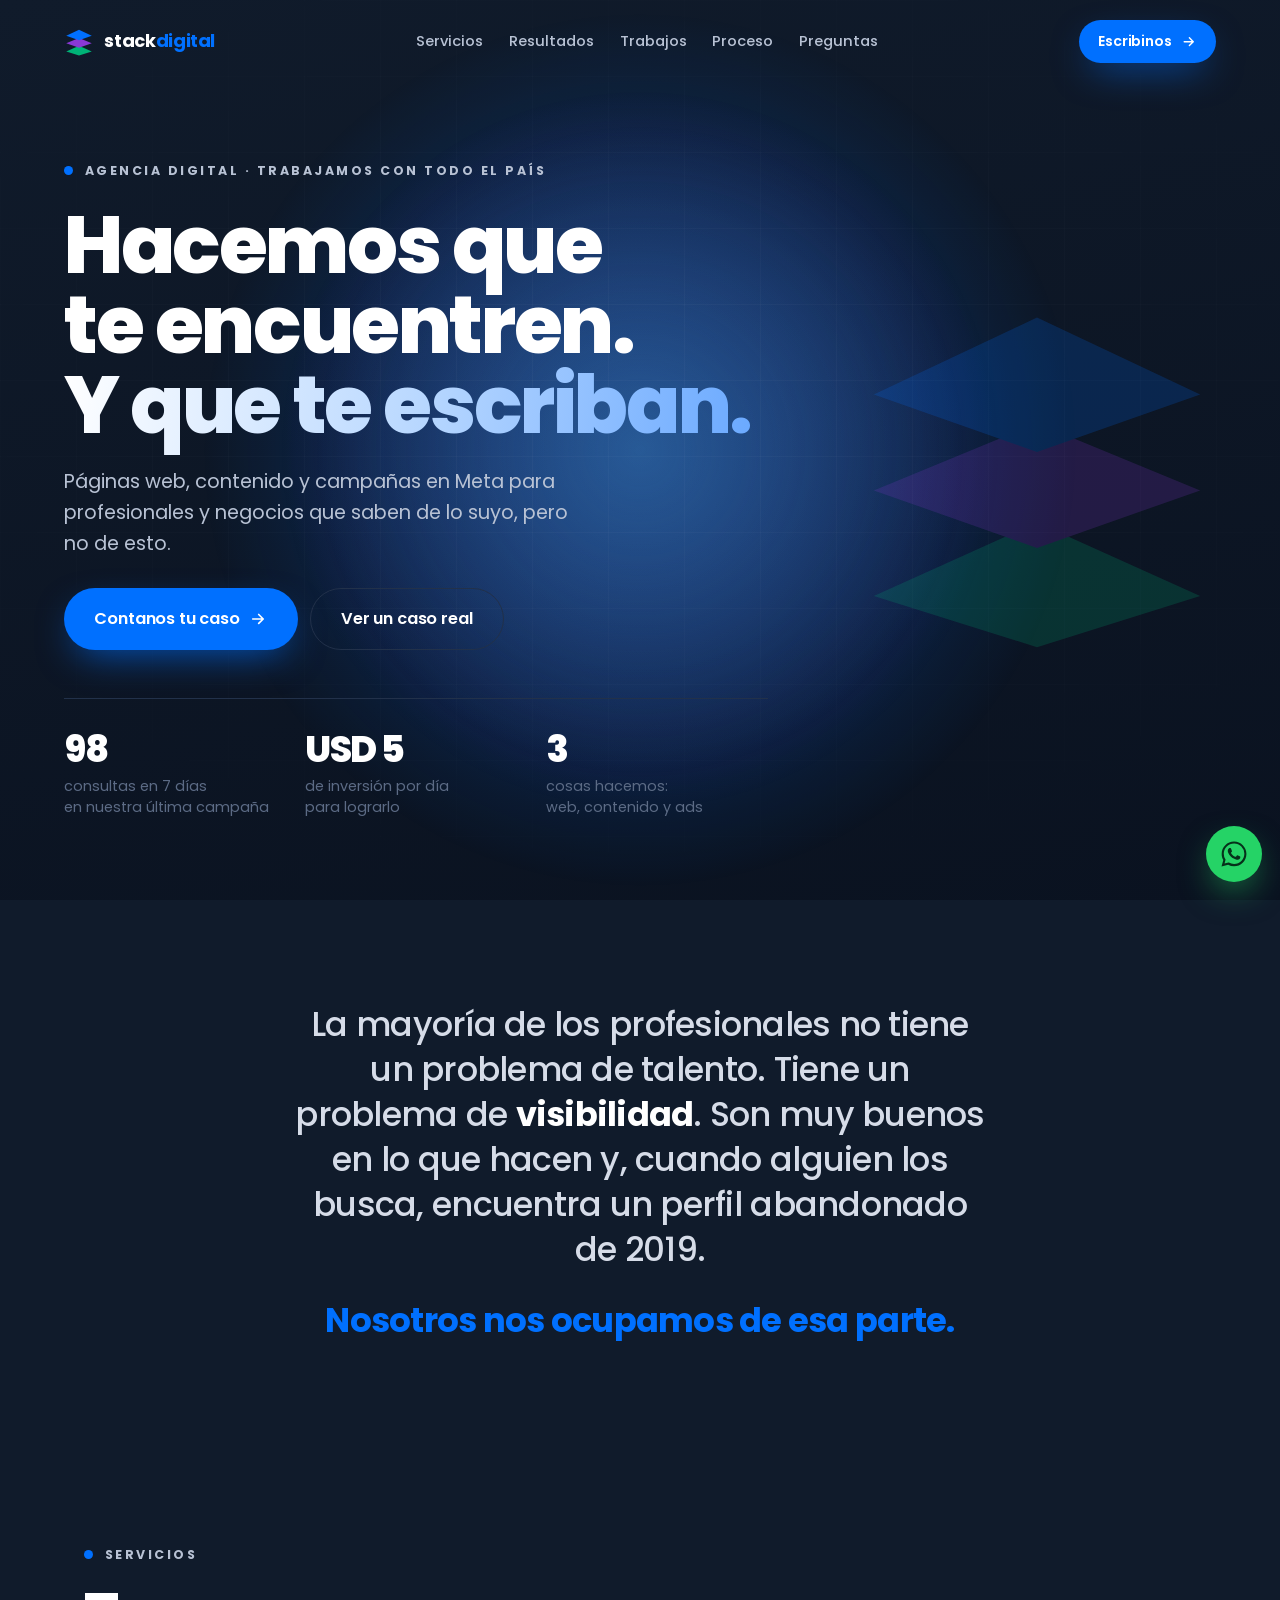
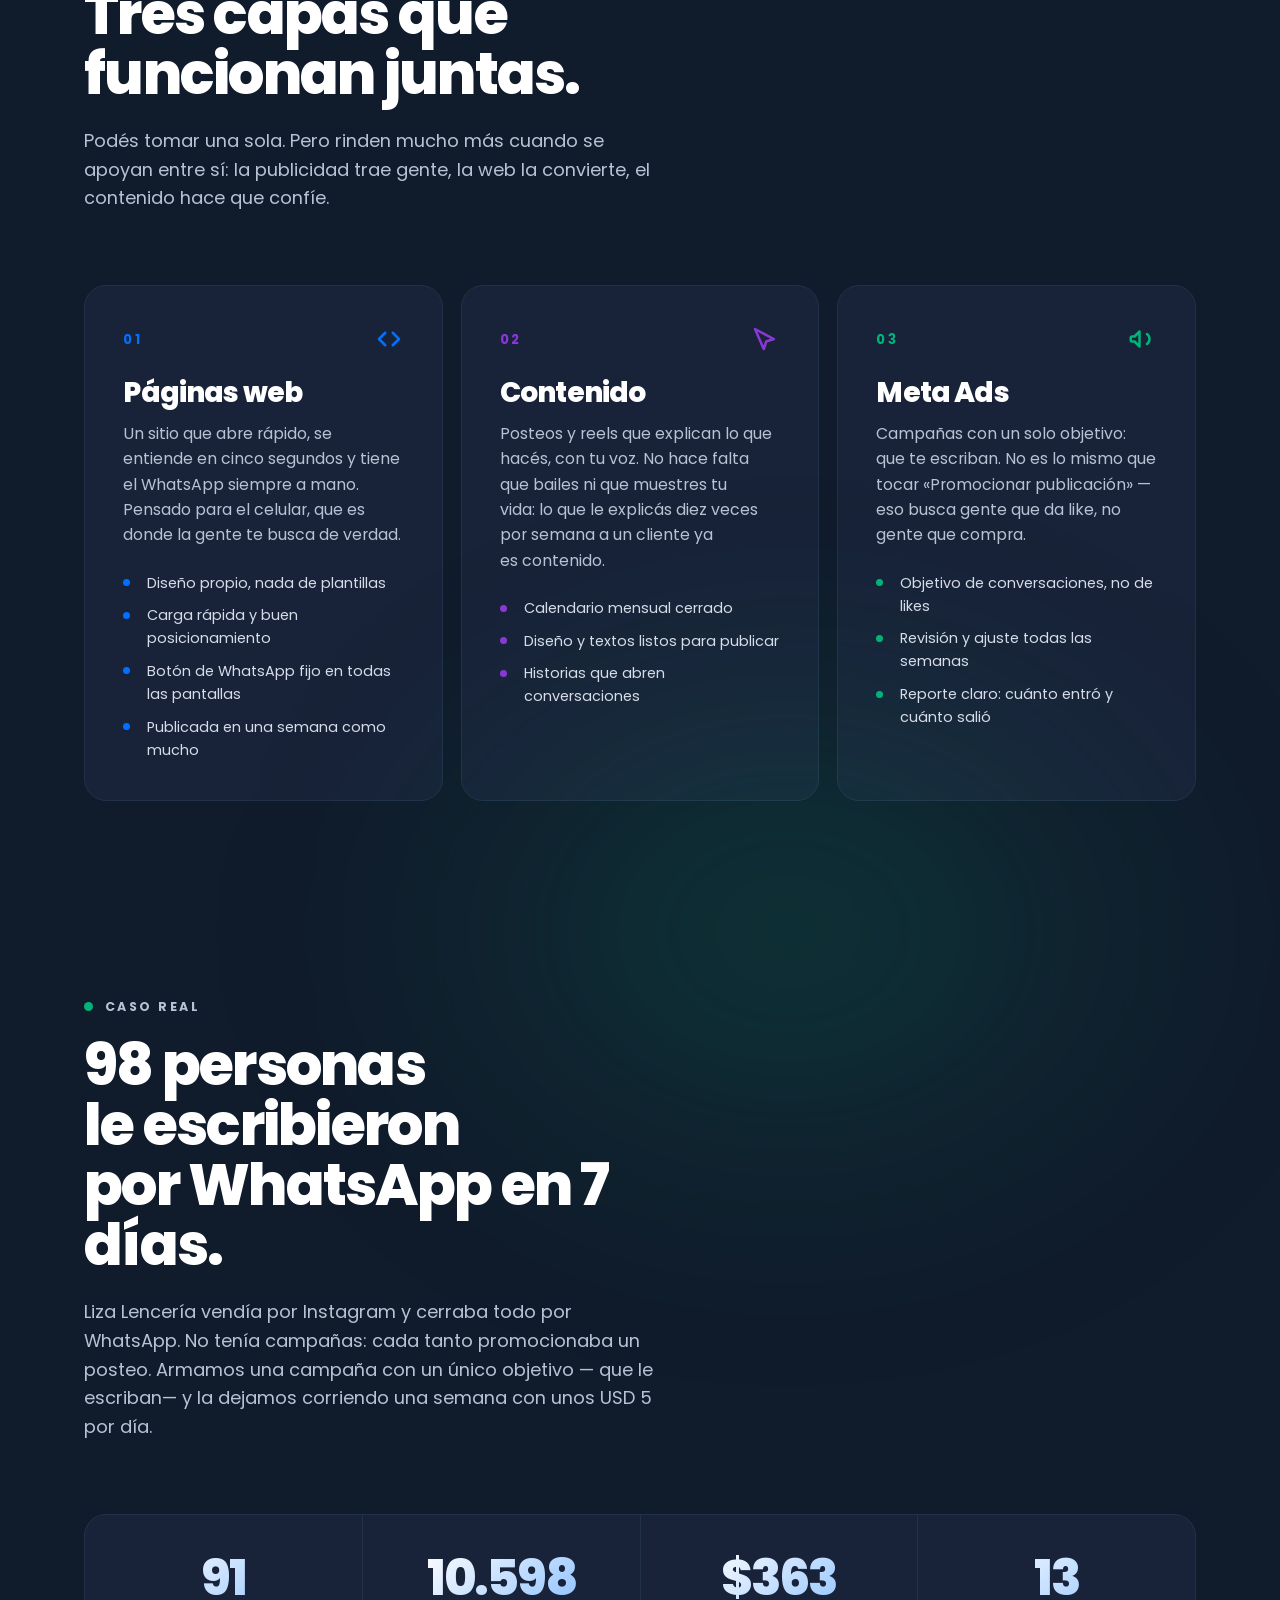
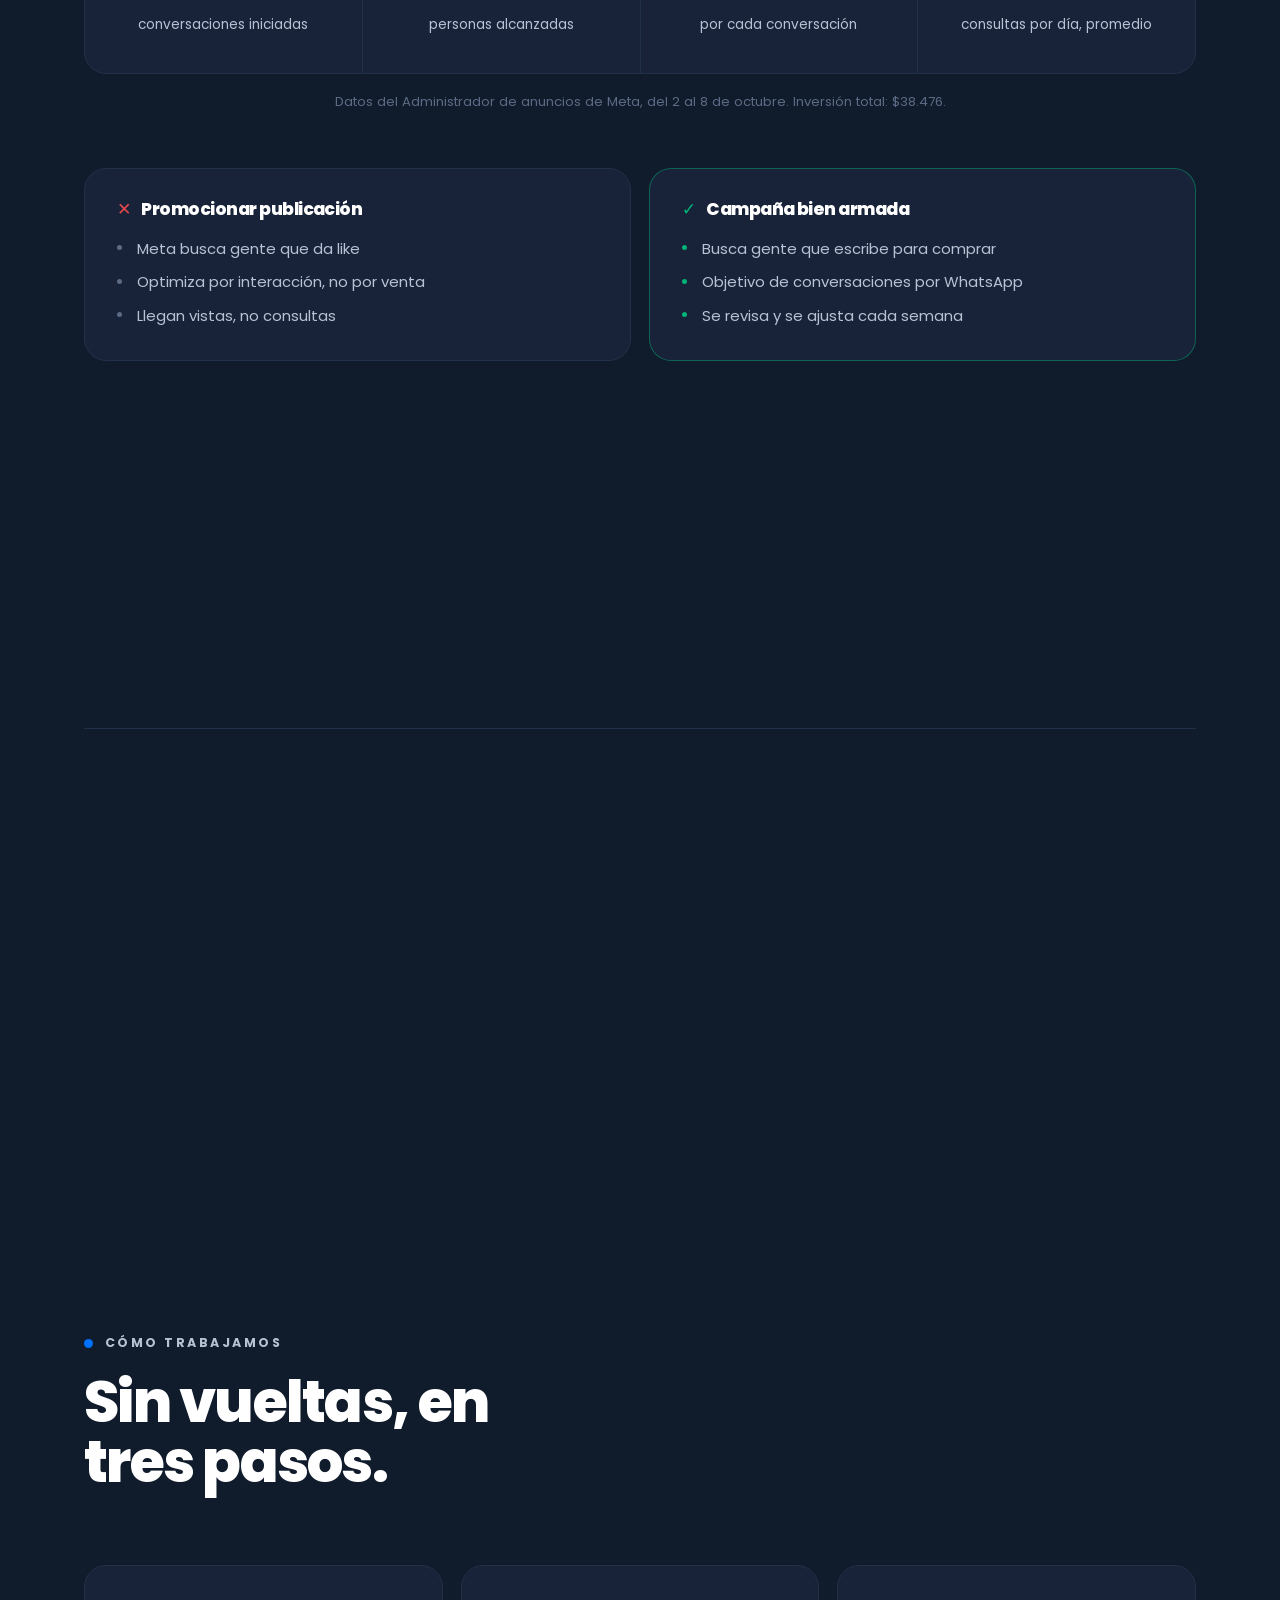
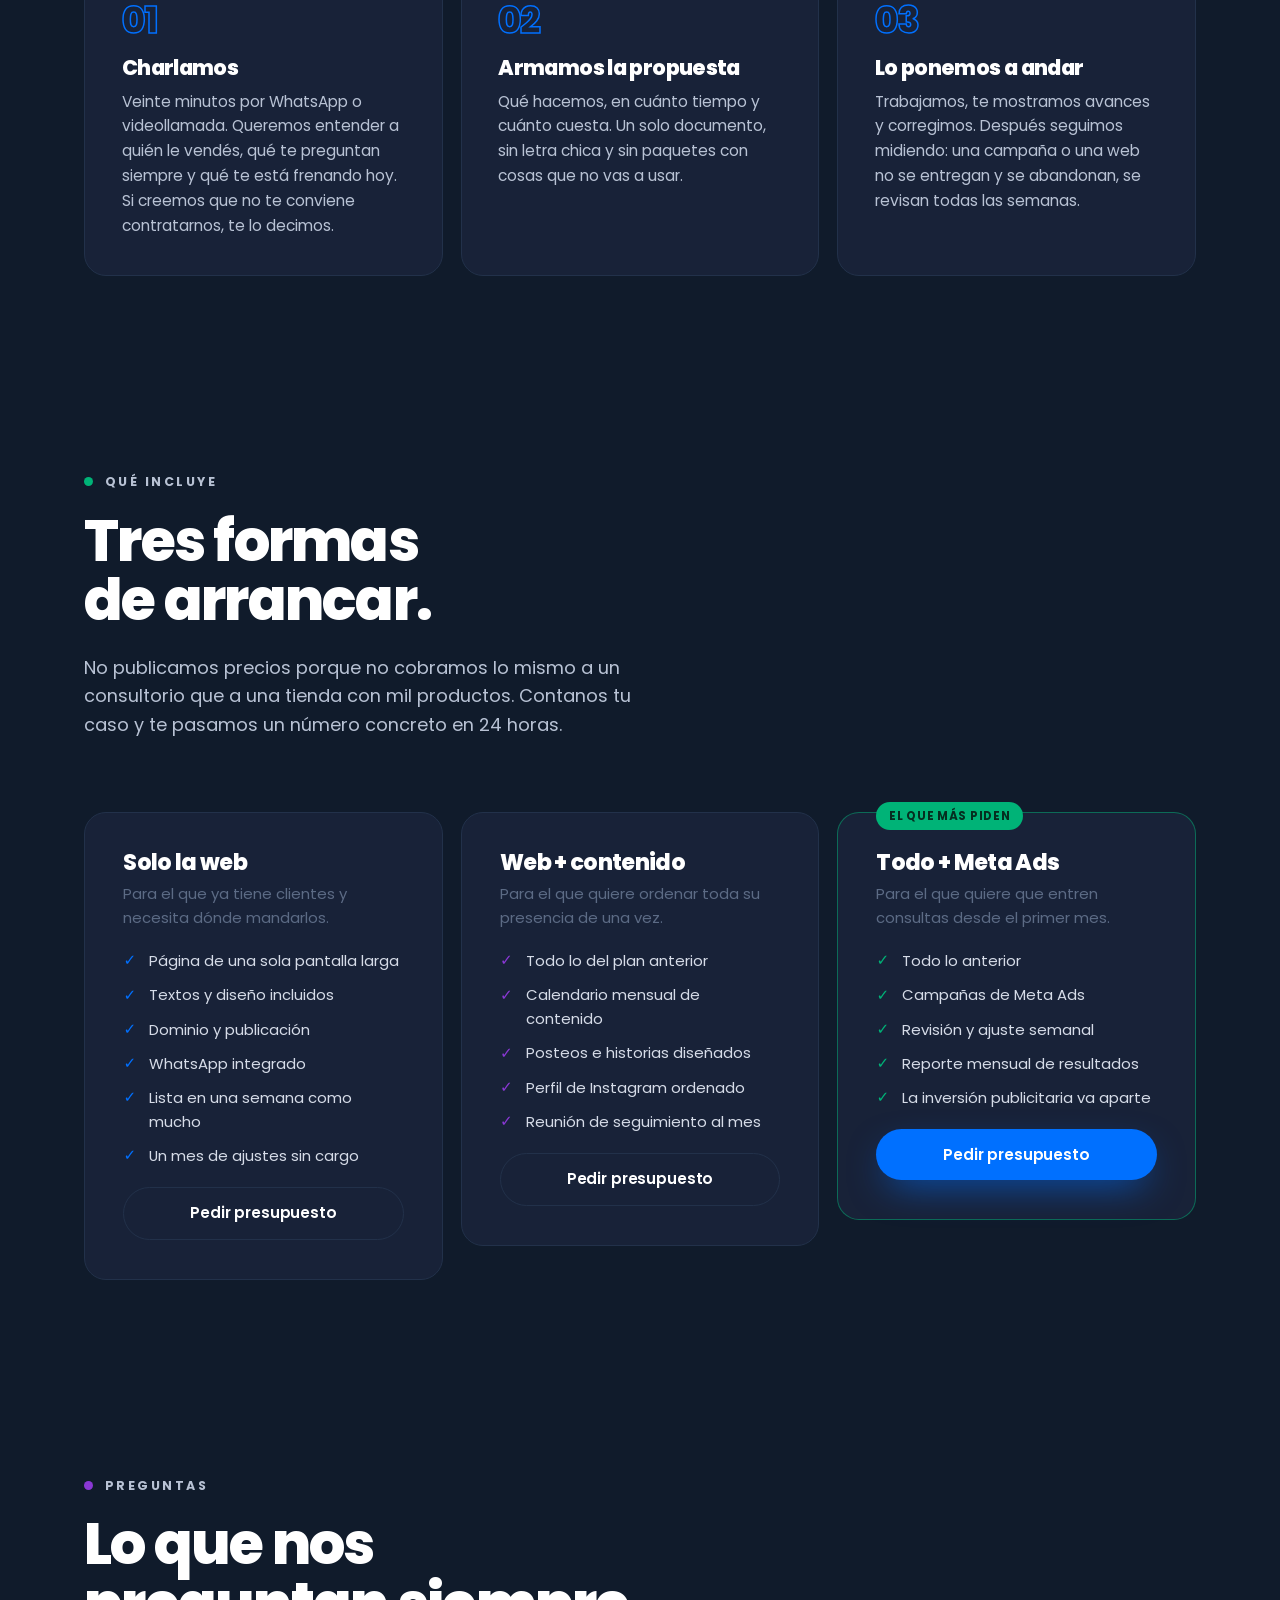
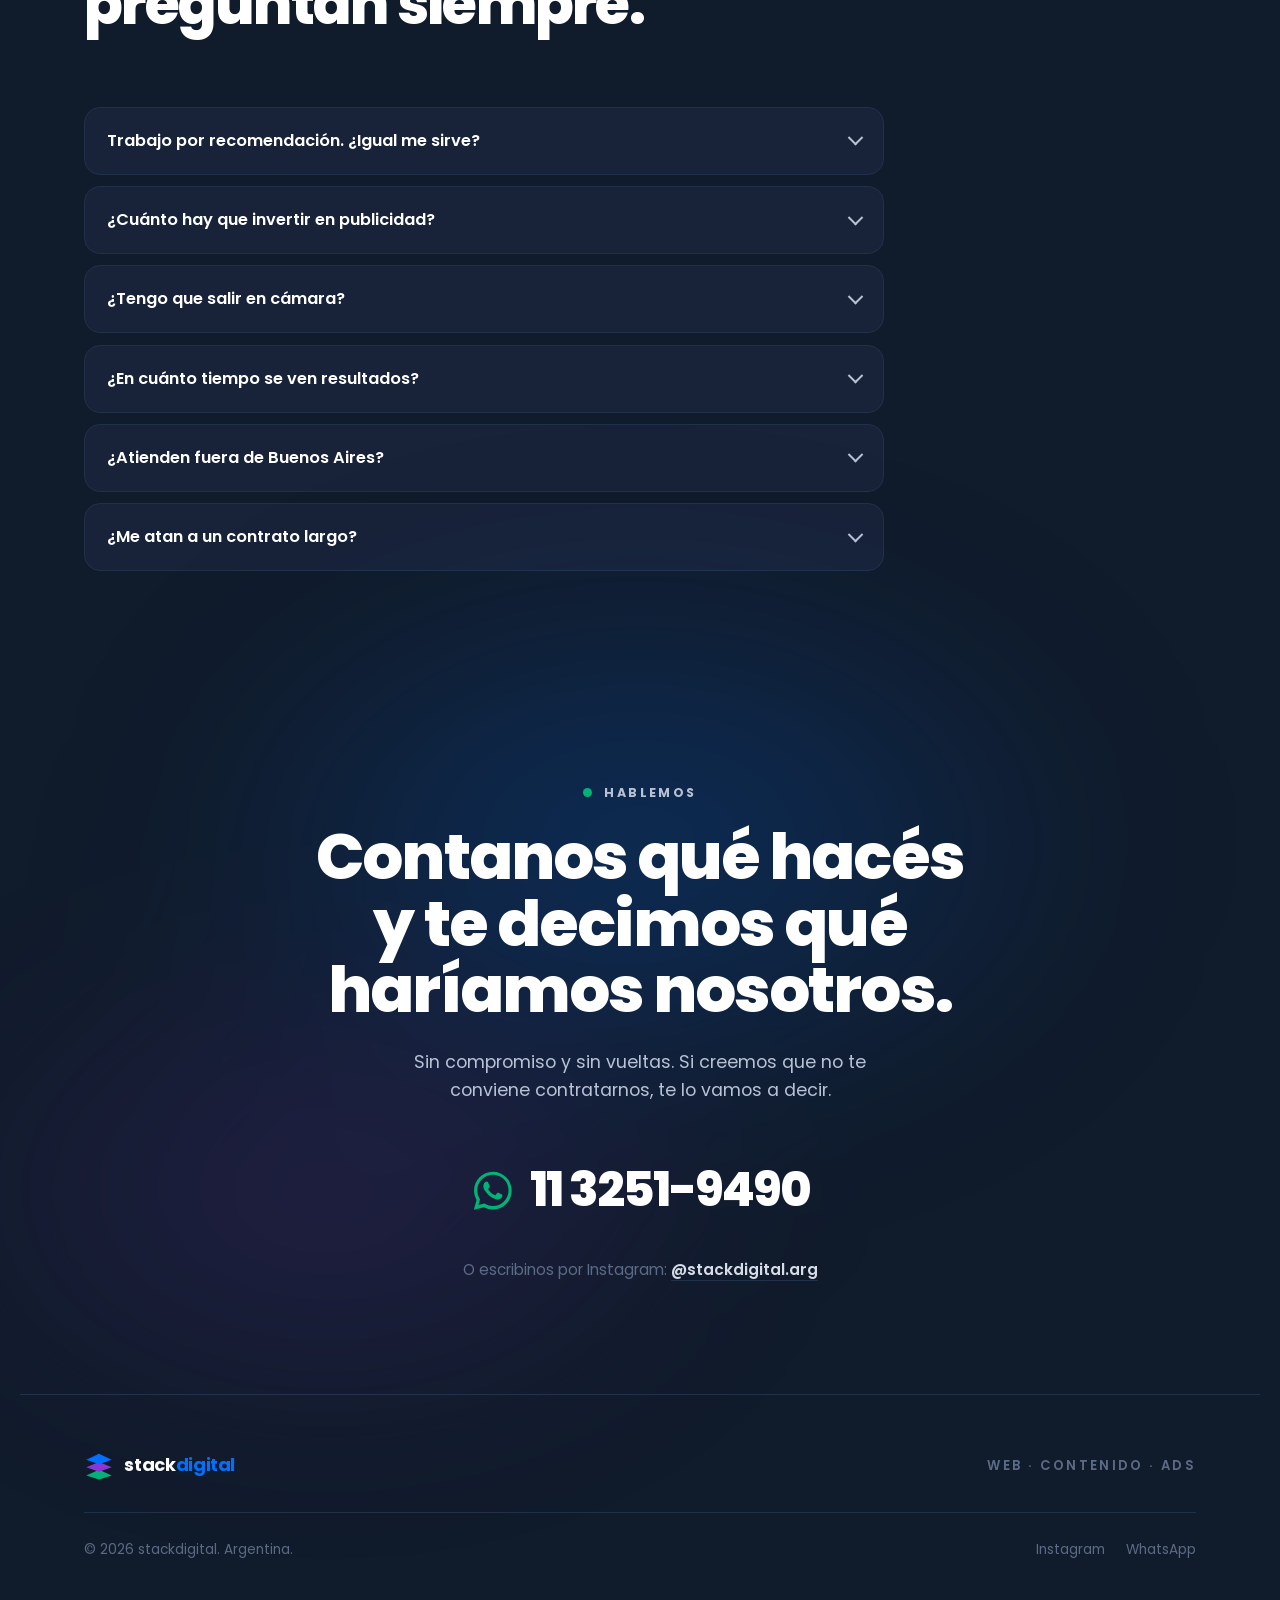
==== commit a66d3175: "Mejora el rendimiento del hero y aplica cuatro ajustes pedidos El fondo del hero volvía a pintar cua" ====
--- a/web/index.html
+++ b/web/index.html
@@ -72,7 +72,11 @@
 
 <!-- ============================ HERO ============================ -->
 <section class="hero">
-  <div class="hero-mesh" data-mouse-gradient aria-hidden="true"></div>
+  <div class="hero-mesh" data-mouse-gradient aria-hidden="true">
+    <span class="blob blob-a"></span>
+    <span class="blob blob-b"></span>
+    <span class="blob blob-c"></span>
+  </div>
   <div class="hero-grid-lines" aria-hidden="true"></div>
 
   <div class="hero-inner">
@@ -276,7 +280,7 @@
       <span class="proyecto-rubro">Nutrición, deporte y estética</span>
       <span class="proyecto-tipo">Sitio web</span>
     </li>
-    <li class="proyecto reveal">
+    <li class="proyecto reveal" data-img="assets/img/caso-liza.webp">
       <span class="proyecto-anio">2026</span>
       <span class="proyecto-nombre">Liza Lencería</span>
       <span class="proyecto-rubro">Lencería</span>
@@ -353,8 +357,7 @@
       <a class="btn btn-ghost" href="https://wa.me/5491132519490?text=Hola%21%20Vi%20la%20web%20y%20quiero%20que%20veamos%20mi%20caso." target="_blank" rel="noopener">Pedir presupuesto</a>
     </article>
 
-    <article class="plan plan-destacado reveal" style="--c:#8A38D5">
-      <span class="plan-badge">El que más piden</span>
+    <article class="plan reveal" style="--c:#8A38D5">
       <h3>Web + contenido</h3>
       <p class="plan-para">Para el que quiere ordenar toda su presencia de una vez.</p>
       <ul>
@@ -364,10 +367,11 @@
         <li>Perfil de Instagram ordenado</li>
         <li>Reunión de seguimiento al mes</li>
       </ul>
-      <a class="btn" href="https://wa.me/5491132519490?text=Hola%21%20Vi%20la%20web%20y%20quiero%20que%20veamos%20mi%20caso." target="_blank" rel="noopener">Pedir presupuesto</a>
+      <a class="btn btn-ghost" href="https://wa.me/5491132519490?text=Hola%21%20Vi%20la%20web%20y%20quiero%20que%20veamos%20mi%20caso." target="_blank" rel="noopener">Pedir presupuesto</a>
     </article>
 
-    <article class="plan reveal" style="--c:#00B377">
+    <article class="plan plan-destacado reveal" style="--c:#00B377">
+      <span class="plan-badge">El que más piden</span>
       <h3>Todo + Meta Ads</h3>
       <p class="plan-para">Para el que quiere que entren consultas desde el primer mes.</p>
       <ul>
@@ -377,7 +381,7 @@
         <li>Reporte mensual de resultados</li>
         <li>La inversión publicitaria va aparte</li>
       </ul>
-      <a class="btn btn-ghost" href="https://wa.me/5491132519490?text=Hola%21%20Vi%20la%20web%20y%20quiero%20que%20veamos%20mi%20caso." target="_blank" rel="noopener">Pedir presupuesto</a>
+      <a class="btn" href="https://wa.me/5491132519490?text=Hola%21%20Vi%20la%20web%20y%20quiero%20que%20veamos%20mi%20caso." target="_blank" rel="noopener">Pedir presupuesto</a>
     </article>
   </div>
 </section>
--- a/web/styles.css
+++ b/web/styles.css
@@ -242,20 +242,23 @@
 }
 
 .hero-mesh {
-  position: absolute; inset: -20%; z-index: -2;
-  background:
-    radial-gradient(42% 38% at var(--mx, 62%) var(--my, 26%), rgba(0, 112, 255, .55), transparent 70%),
-    radial-gradient(38% 34% at calc(var(--mx, 62%) - 22%) calc(var(--my, 26%) + 26%), rgba(138, 56, 213, .42), transparent 72%),
-    radial-gradient(34% 30% at calc(var(--mx, 62%) + 16%) calc(var(--my, 26%) + 40%), rgba(0, 179, 119, .3), transparent 74%),
-    linear-gradient(168deg, var(--bg) 0%, var(--bg-2) 100%);
-  filter: blur(58px) saturate(135%);
-  transition: background-position .4s var(--ease-soft);
-  animation: meshDrift 22s var(--ease-soft) infinite alternate;
-}
-@keyframes meshDrift {
-  from { transform: scale(1) translate3d(0, 0, 0); }
-  to   { transform: scale(1.08) translate3d(-1.5%, 1.5%, 0); }
-}
+  position: absolute; inset: 0; z-index: -2; overflow: hidden;
+  background: linear-gradient(168deg, var(--bg) 0%, var(--bg-2) 100%);
+}
+
+/* Cada mancha es un degradado fijo que solo se desplaza: el navegador la
+   compone en la GPU en vez de volver a pintar toda la pantalla por frame. */
+.blob {
+  position: absolute; left: 50%; top: 50%;
+  width: min(118vw, 1250px); aspect-ratio: 1; border-radius: 50%;
+  transform: translate3d(calc(-50% + var(--bx, 0px)), calc(-50% + var(--by, 0px)), 0);
+  will-change: transform;
+}
+.blob-a { background: radial-gradient(circle closest-side, rgba(0, 112, 255, .44), transparent 70%); }
+.blob-b { background: radial-gradient(circle closest-side, rgba(138, 56, 213, .36), transparent 72%);
+          width: min(96vw, 1000px); }
+.blob-c { background: radial-gradient(circle closest-side, rgba(0, 179, 119, .26), transparent 74%);
+          width: min(84vw, 880px); }
 
 .hero-grid-lines {
   position: absolute; inset: 0; z-index: -1; pointer-events: none;
@@ -543,11 +546,11 @@
 }
 .plan .btn, .plan .btn-ghost { margin-top: auto; width: 100%; }
 
-.plan-destacado { border-color: rgba(138, 56, 213, .5); }
+.plan-destacado { border-color: rgba(0, 179, 119, .5); }
 .plan-badge {
   position: absolute; top: -11px; left: clamp(1.75rem, 3.4vw, 2.4rem);
   padding: .3rem .8rem; border-radius: 999px;
-  background: var(--violet); color: #fff;
+  background: var(--green); color: #052e20;
   font-size: .72rem; font-weight: 700; letter-spacing: .06em; text-transform: uppercase;
 }
 
@@ -653,10 +656,11 @@
   display: grid; place-content: center;
   background: #25D366; color: #06301A;
   box-shadow: 0 14px 34px -8px rgba(37, 211, 102, .6);
-  opacity: 0; transform: translateY(18px) scale(.9); pointer-events: none;
-  transition: opacity .45s var(--ease-out), transform .45s var(--ease-bounce);
-}
-.wa-float.is-on { opacity: 1; transform: none; pointer-events: auto; }
+  opacity: 0; transform: translateY(18px) scale(.9);
+  animation: waIn .5s var(--ease-bounce) .5s forwards;
+  transition: transform .35s var(--ease-out);
+}
+@keyframes waIn { to { opacity: 1; transform: none; } }
 .wa-float:hover { transform: scale(1.07); }
 .wa-float svg { width: 30px; height: 30px; }
 
@@ -683,7 +687,7 @@
 html.no-js .reveal,
 html.no-js .split-word,
 html.no-js .proyecto-peek { opacity: 1; transform: none; }
-html.no-js .wa-float { opacity: 1; transform: none; pointer-events: auto; }
+html.no-js .wa-float { opacity: 1; transform: none; animation: none; }
 html.no-js .proyecto-peek { display: none; }
 
 /* =============================================================
@@ -730,6 +734,5 @@
    ============================================================= */
 @media (prefers-reduced-motion: reduce) {
   html { scroll-behavior: auto; }
-  .hero-mesh { animation: none; }
   .mark-hero .layer { animation: none; }
 }
